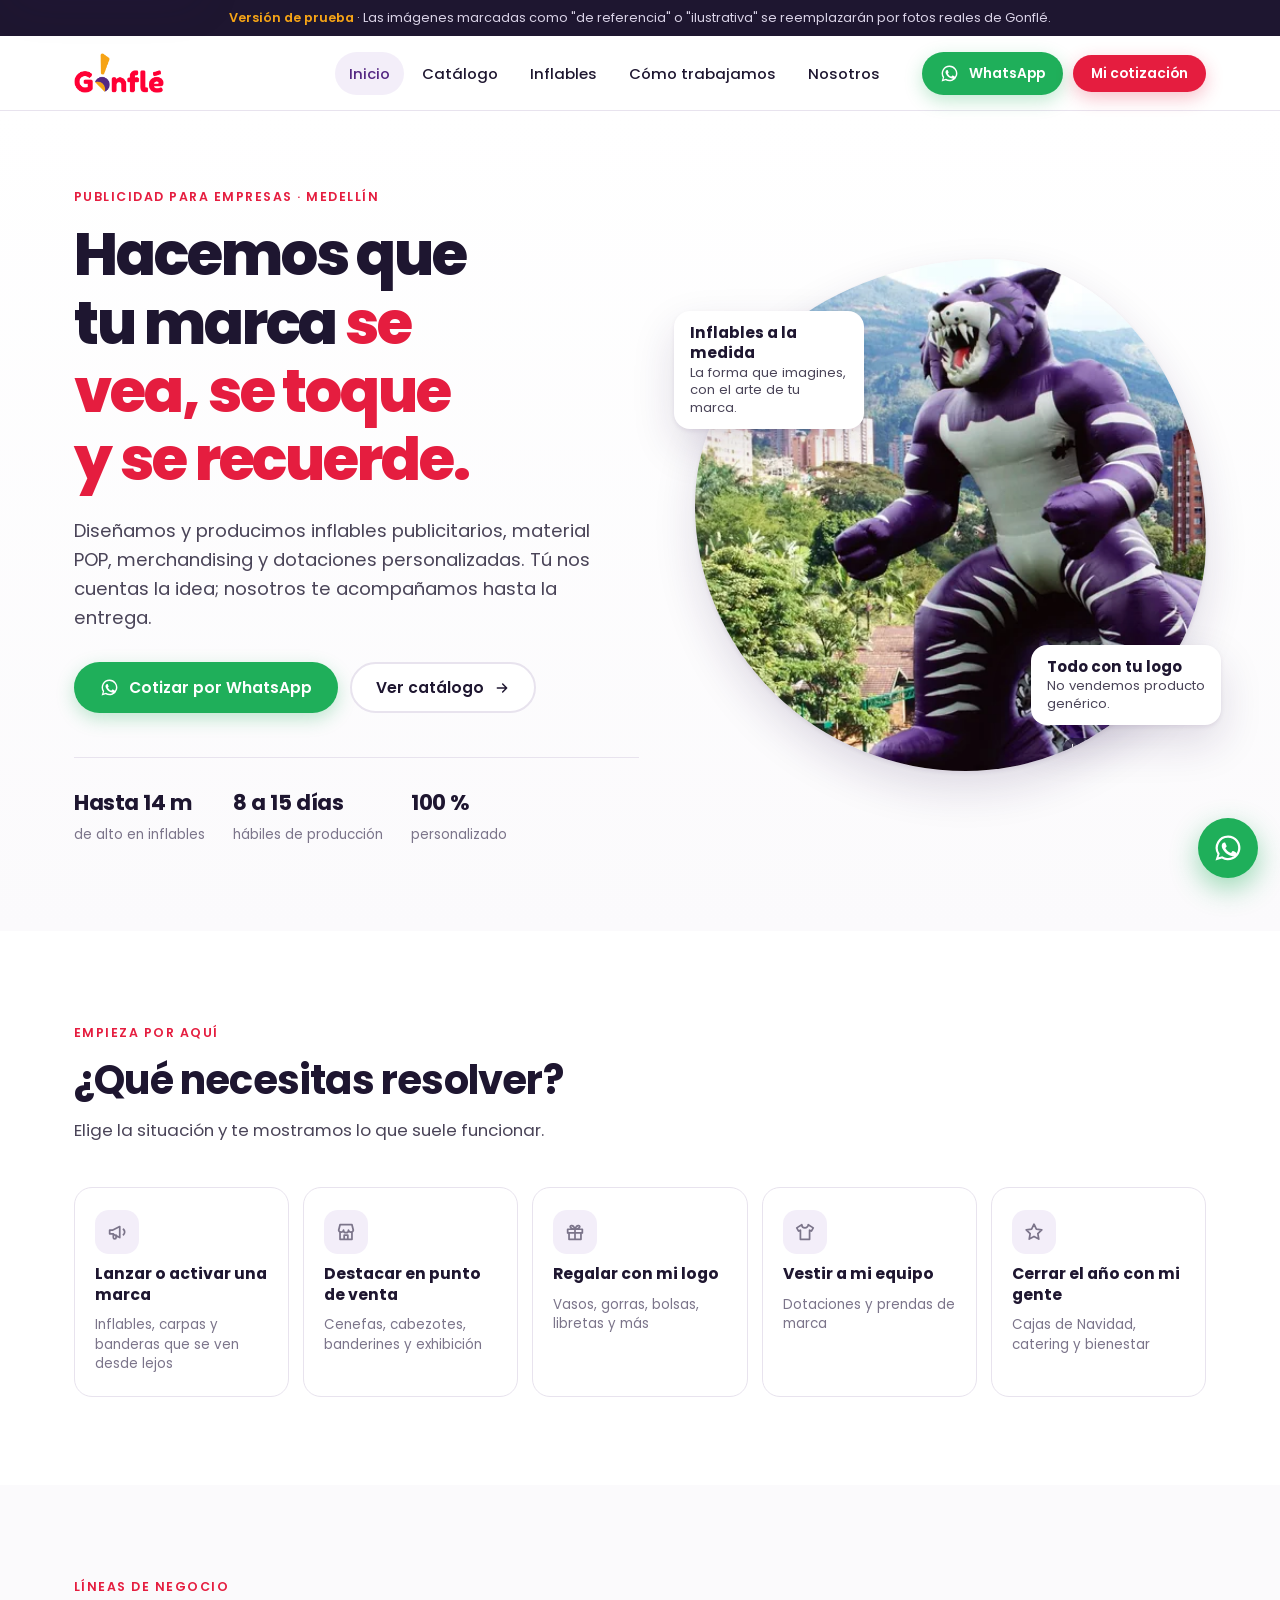
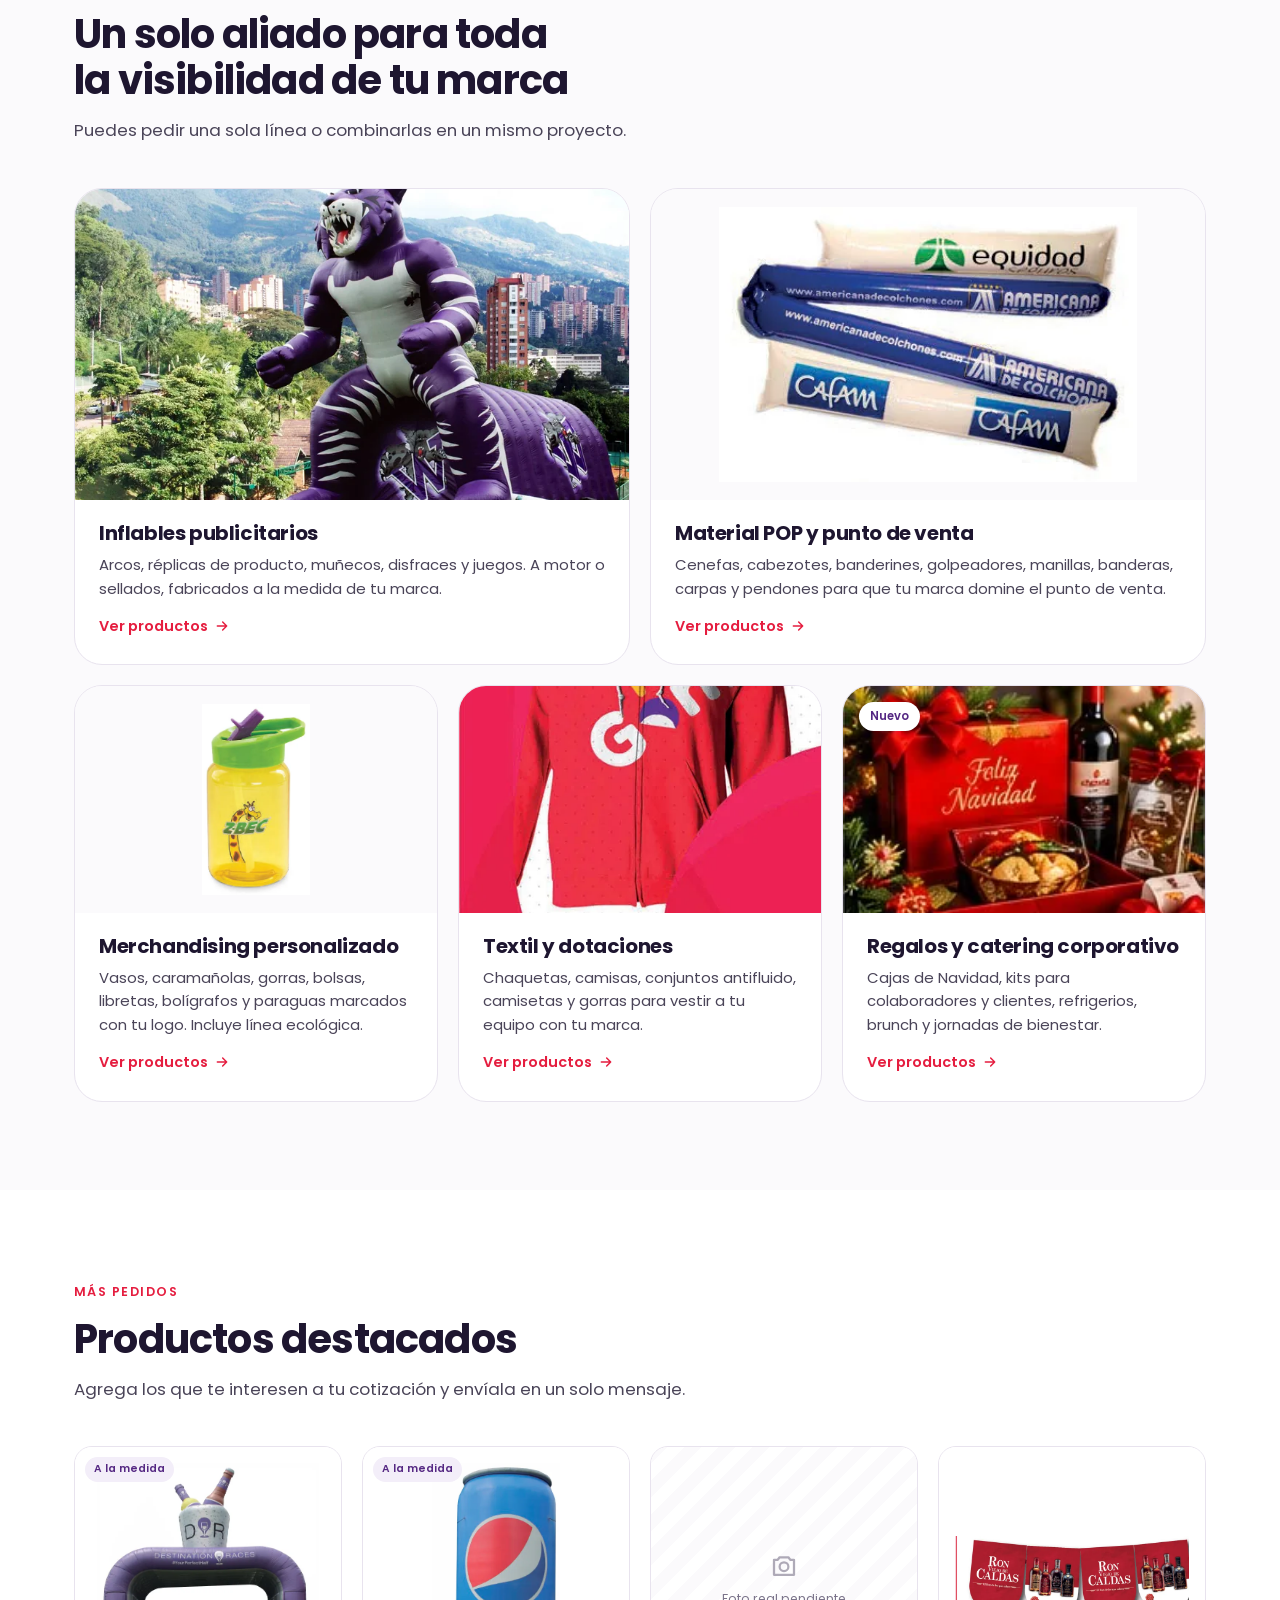
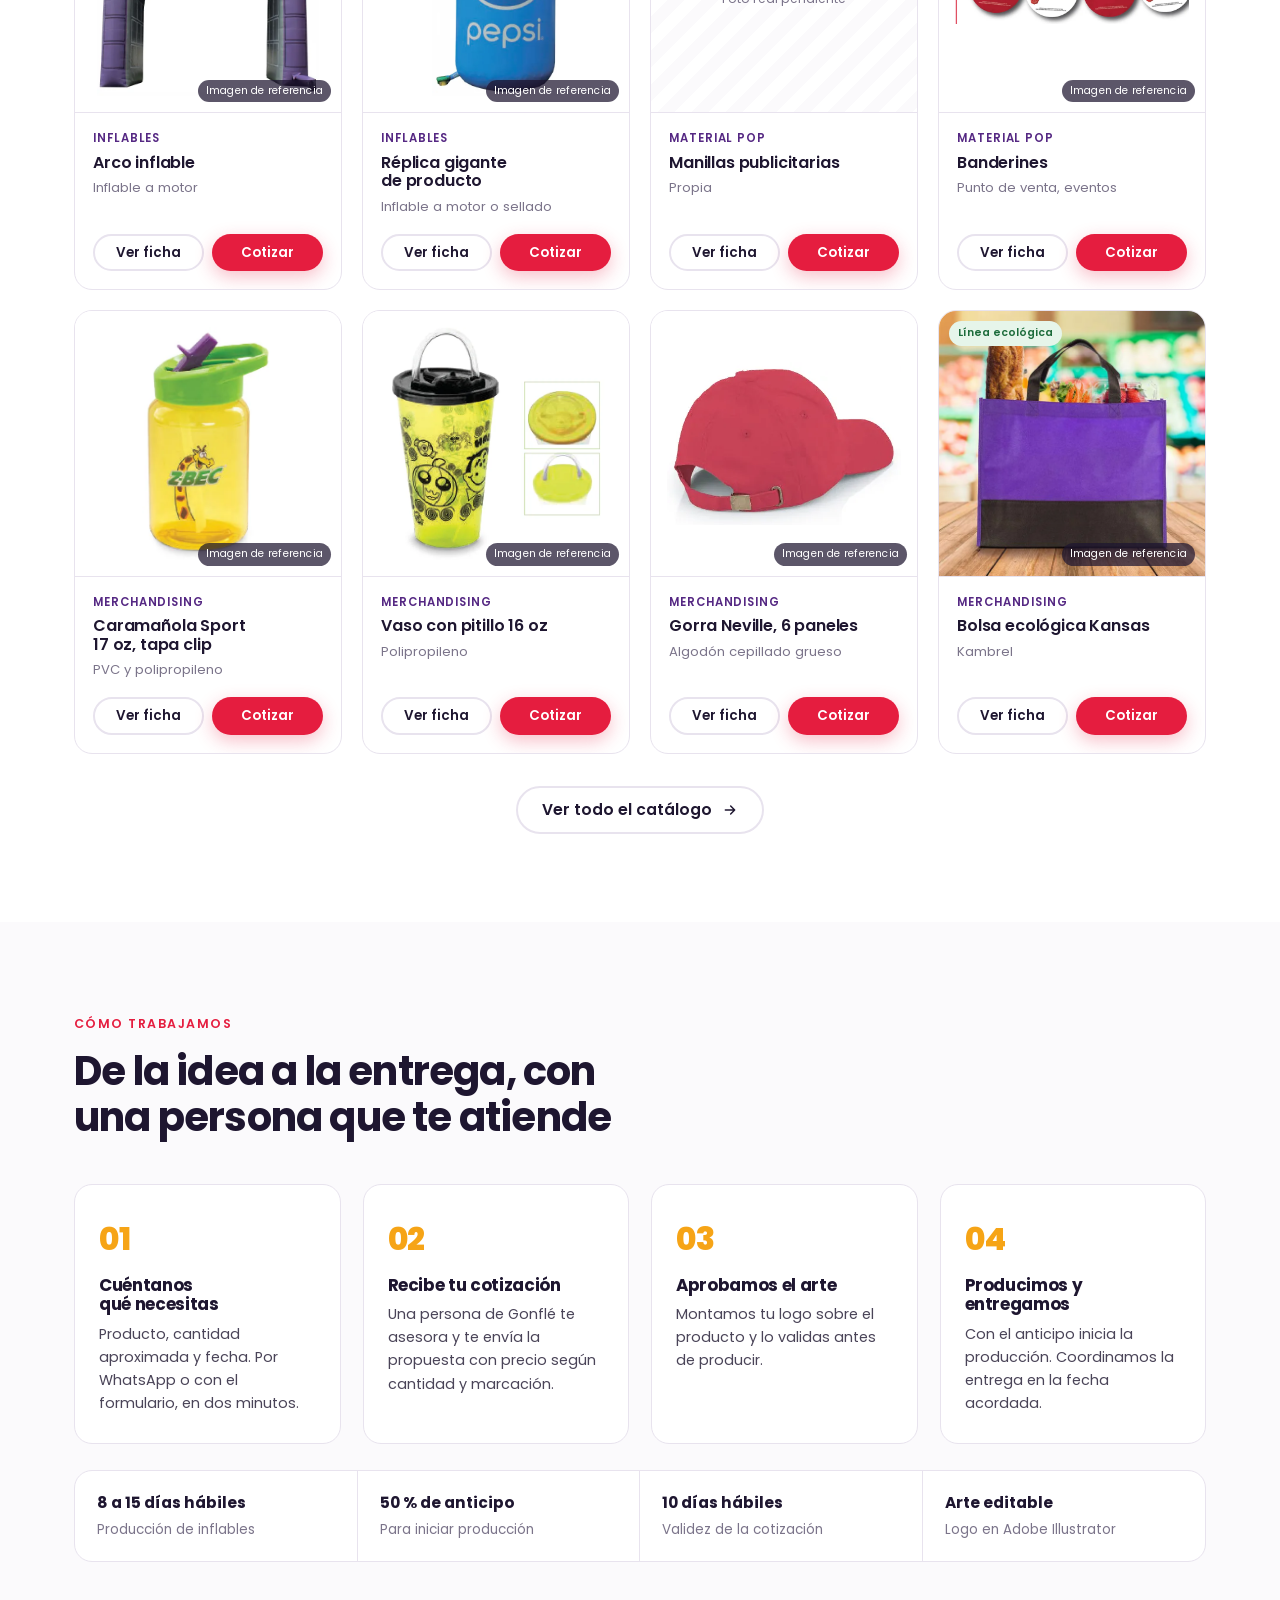
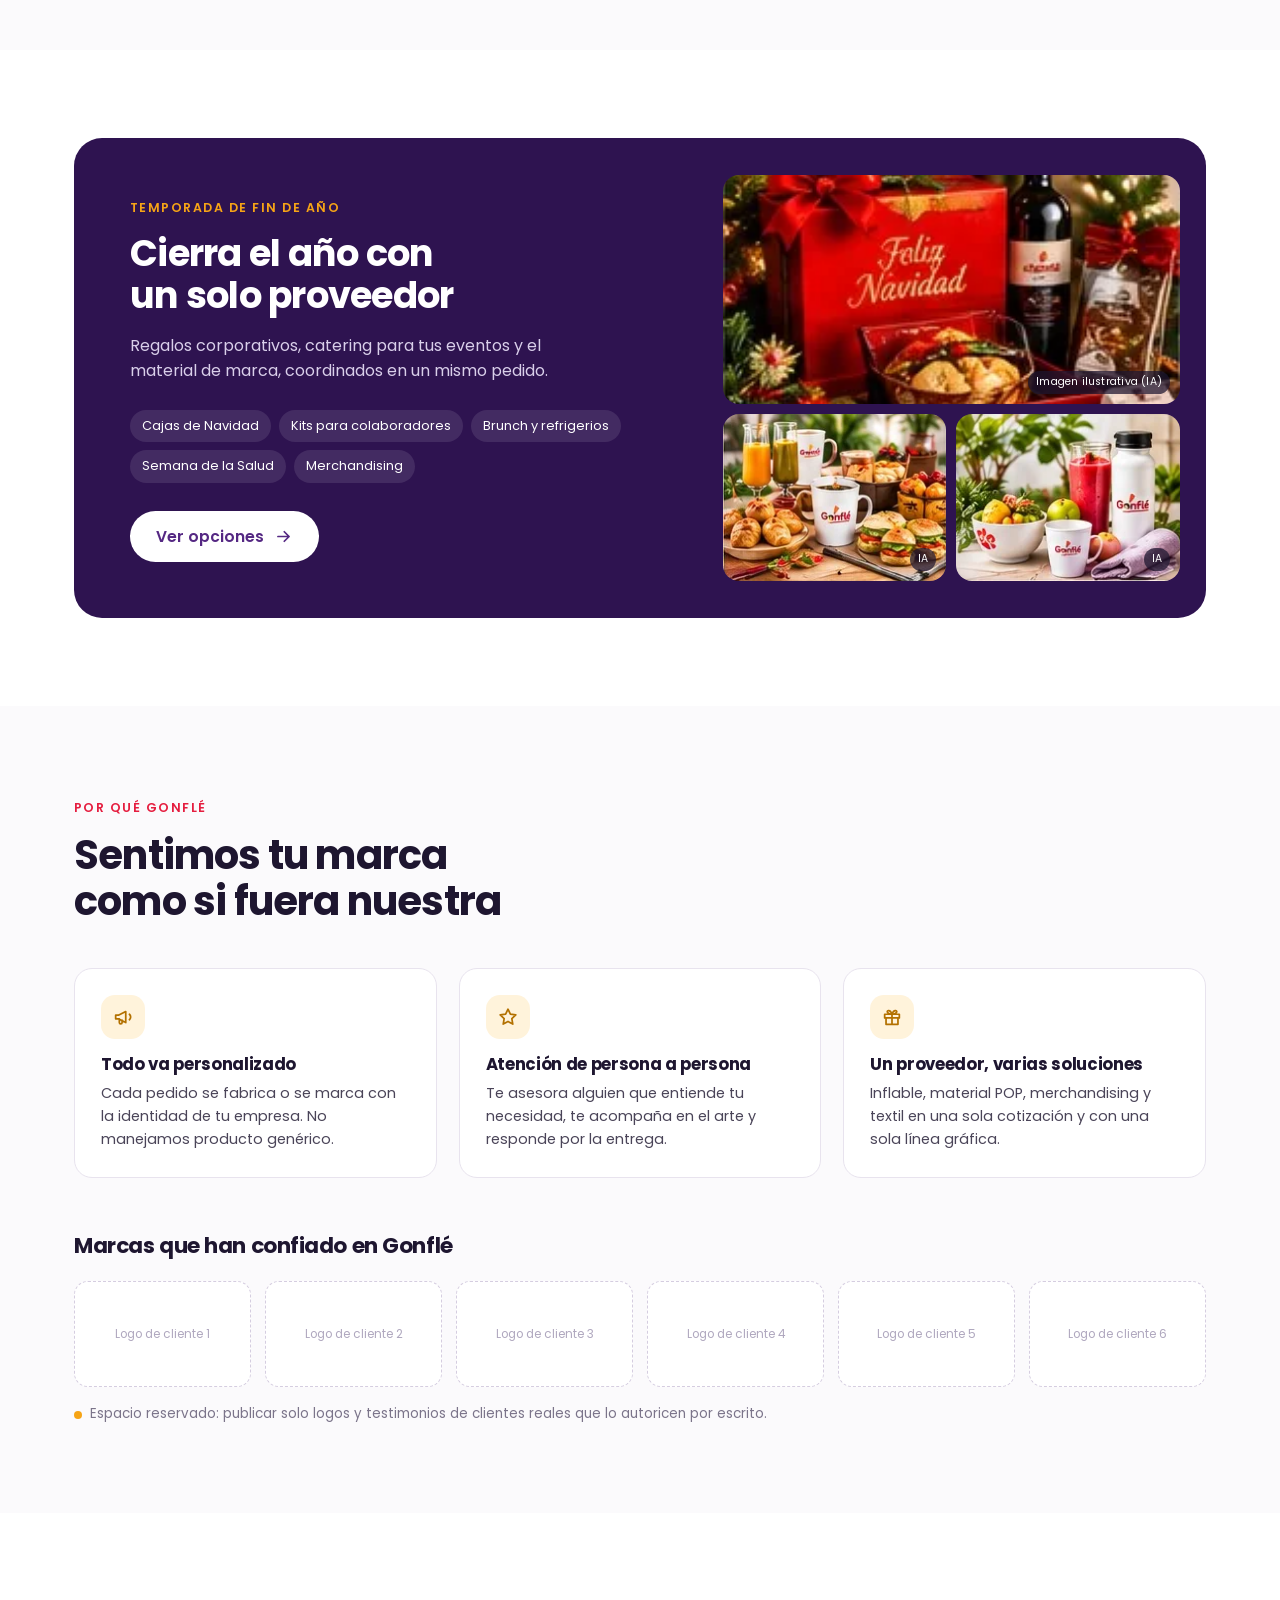
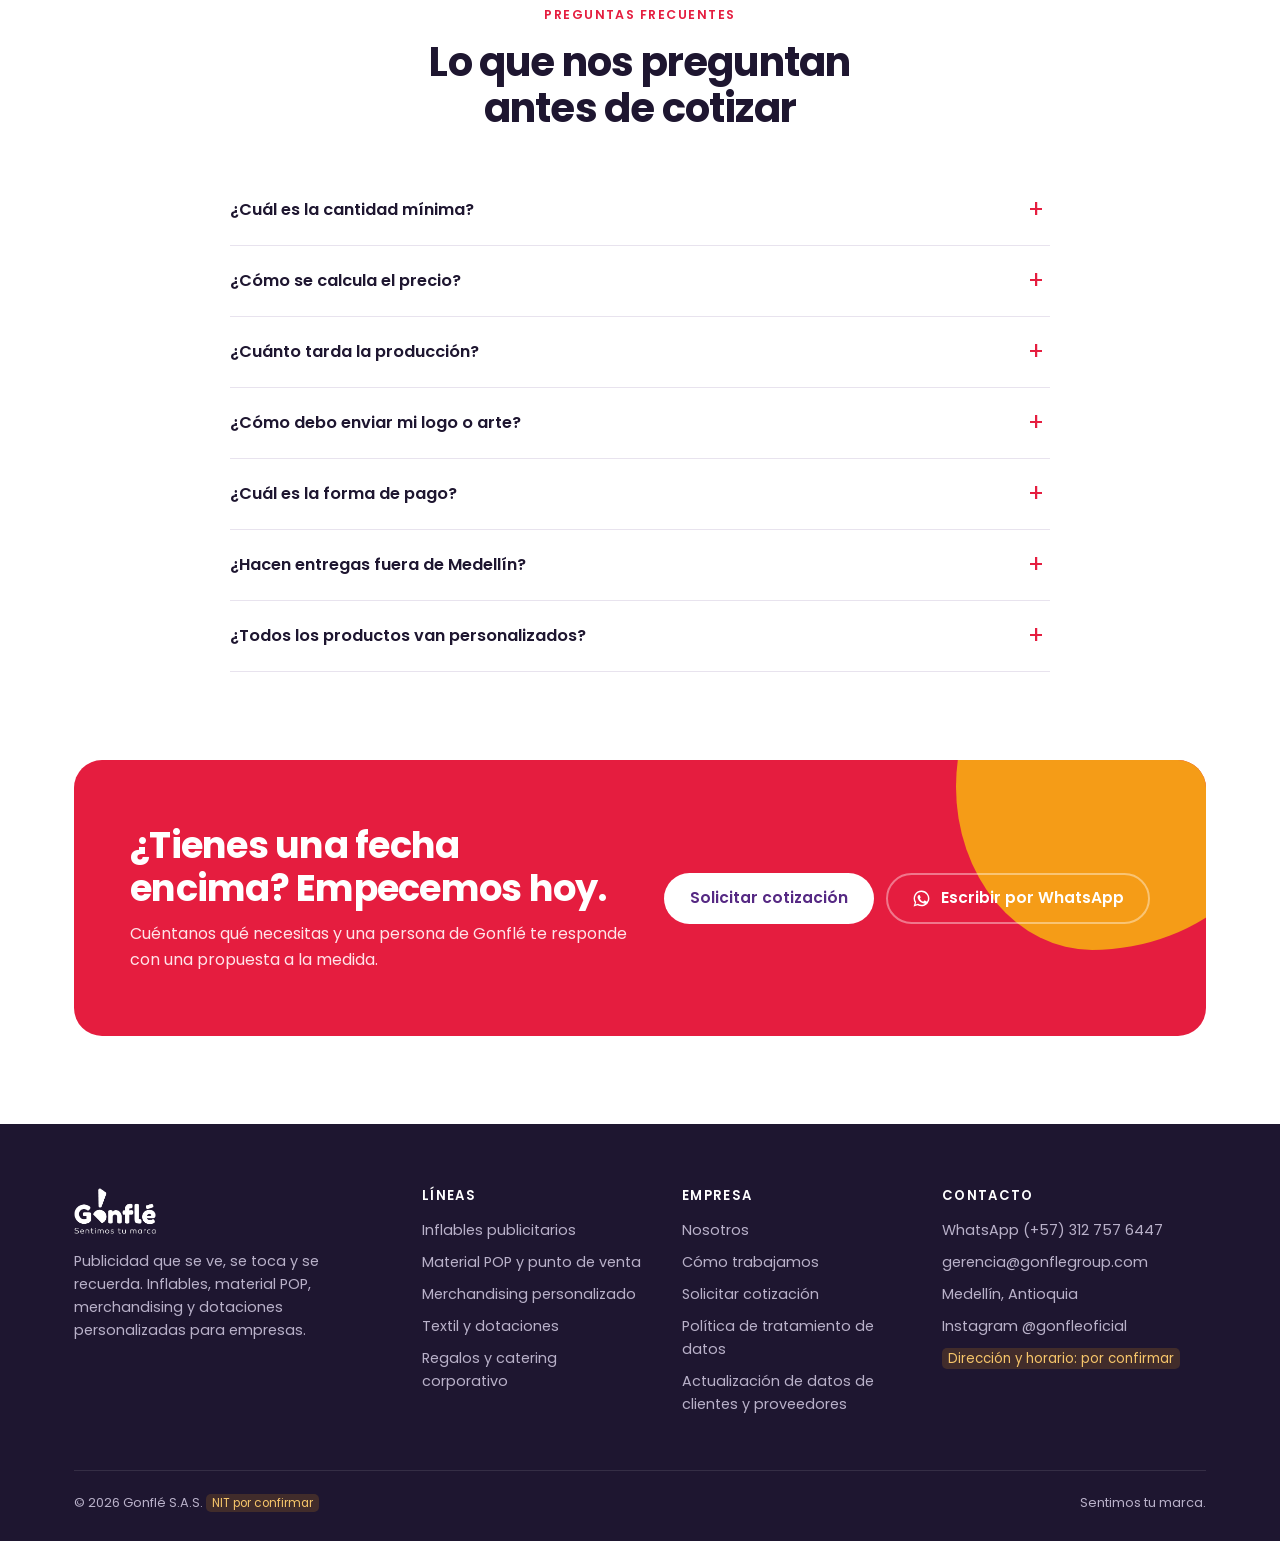
==== index.html @ 313b4466 "Versionar recursos para evitar caché antigua Co-Authored-By: Claude Opus 5.5 <noreply@anthropic.com>" ====
<!doctype html>
<html lang="es">
<head>
<meta charset="utf-8">
<meta name="viewport" content="width=device-width, initial-scale=1, viewport-fit=cover">
<title>Gonflé | Inflables publicitarios, material POP y merchandising en Medellín</title>
<meta name="description" content="Gonflé diseña y produce inflables publicitarios, material POP, merchandising y dotaciones personalizadas para empresas. Cotiza por WhatsApp desde Medellín.">
<meta name="robots" content="noindex">
<meta name="theme-color" content="#552883">
<meta property="og:type" content="website">
<meta property="og:locale" content="es_CO">
<meta property="og:site_name" content="Gonflé">
<meta property="og:title" content="Gonflé | Hacemos que tu marca se vea, se toque y se recuerde">
<meta property="og:description" content="Inflables publicitarios, material POP, merchandising y dotaciones personalizadas para empresas. Cotiza por WhatsApp.">
<meta property="og:image" content="https://davidmonacorrales1202-svg.github.io/gonfle/assets/img/hero-pantera.webp">
<meta name="twitter:card" content="summary_large_image">
<script type="application/ld+json">{"@context":"https://schema.org","@type":"Organization","name":"Gonflé","slogan":"Sentimos tu marca","telephone":"+573127576447","email":"gerencia@gonflegroup.com","address":{"@type":"PostalAddress","addressLocality":"Medellín","addressRegion":"Antioquia","addressCountry":"CO"},"sameAs":["https://www.instagram.com/gonfleoficial/"]}</script>
<link rel="icon" href="assets/img/logo-gonfle-sin-slogan.png">
<link rel="preconnect" href="https://fonts.googleapis.com">
<link rel="preconnect" href="https://fonts.gstatic.com" crossorigin>
<link href="https://fonts.googleapis.com/css2?family=Poppins:wght@400;500;600;700;800&display=swap" rel="stylesheet">
<link rel="preload" as="image" href="assets/img/hero-pantera.webp">
<link rel="stylesheet" href="styles.css?v=4">
</head>
<body>

<a class="saltar" href="#app">Saltar al contenido</a>
<div class="aviso"><b>Versión de prueba</b><span class="aviso-largo"> · Las imágenes marcadas como "de referencia" o "ilustrativa" se reemplazarán por fotos reales de Gonflé.</span><span class="aviso-corto"> · Imágenes de referencia</span></div>

<header class="header">
  <div class="wrap">
    <a class="logo" href="#/" aria-label="Gonflé, inicio"><img src="assets/img/logo-gonfle-sin-slogan.png" alt="Gonflé"></a>
    <nav class="nav" id="nav" aria-label="Principal">
      <a href="#/" data-nav="inicio">Inicio</a>
      <a href="#/catalogo" data-nav="catalogo">Catálogo</a>
      <a href="#/catalogo/inflables" data-nav="inflables">Inflables</a>
      <a href="#/como-trabajamos" data-nav="como">Cómo trabajamos</a>
      <a href="#/nosotros" data-nav="nosotros">Nosotros</a>
    </nav>
    <div class="header-acc">
      <a class="btn btn-wa btn-s" data-wa="general" href="#" target="_blank" rel="noopener"><svg><use href="#i-wa"/></svg>WhatsApp</a>
      <a class="btn btn-rojo btn-s cot-btn" href="#/cotizar">Mi cotización <span class="cot-n" id="cotN" data-n="0">0</span></a>
    </div>
    <button class="burger" id="burger" aria-label="Abrir menú" aria-expanded="false" aria-controls="nav"><span></span></button>
  </div>
</header>

<div class="velo" id="velo" aria-hidden="true"></div>
<main id="app" tabindex="-1"></main>

<footer class="footer">
  <div class="wrap">
    <div class="footer-grid">
      <div>
        <img src="assets/img/logo-gonfle-blanco.png" alt="Gonflé. Sentimos tu marca">
        <p>Publicidad que se ve, se toca y se recuerda. Inflables, material POP, merchandising y dotaciones personalizadas para empresas.</p>
      </div>
      <div>
        <h4>Líneas</h4>
        <ul id="footLineas"></ul>
      </div>
      <div>
        <h4>Empresa</h4>
        <ul>
          <li><a href="#/nosotros">Nosotros</a></li>
          <li><a href="#/como-trabajamos">Cómo trabajamos</a></li>
          <li><a href="#/cotizar">Solicitar cotización</a></li>
          <li><a href="#/legal">Política de tratamiento de datos</a></li>
          <li><a href="#/legal">Actualización de datos de clientes y proveedores</a></li>
        </ul>
      </div>
      <div>
        <h4>Contacto</h4>
        <ul>
          <li><a data-wa="general" href="#" target="_blank" rel="noopener">WhatsApp (+57) 312 757 6447</a></li>
          <li><a id="footMail" href="#"></a></li>
          <li>Medellín, Antioquia</li>
          <li><a href="https://www.instagram.com/gonfleoficial/" target="_blank" rel="noopener">Instagram @gonfleoficial</a></li>
          <li><span class="ph">Dirección y horario: por confirmar</span></li>
        </ul>
      </div>
    </div>
    <div class="footer-base">
      <span>© 2026 Gonflé S.A.S. <span class="ph">NIT por confirmar</span></span>
      <span>Sentimos tu marca.</span>
    </div>
  </div>
</footer>

<a class="wa-flot" data-wa="general" href="#" target="_blank" rel="noopener" aria-label="Escribir por WhatsApp"><svg><use href="#i-wa"/></svg></a>
<div class="barra-movil">
  <a class="btn btn-wa" data-wa="general" href="#" target="_blank" rel="noopener"><svg><use href="#i-wa"/></svg>WhatsApp</a>
  <a class="btn btn-rojo" href="#/cotizar">Mi cotización <span class="cot-n" id="cotN2" data-n="0">0</span></a>
</div>
<div class="toast" id="toast" role="status" aria-live="polite"></div>

<svg width="0" height="0" style="position:absolute" aria-hidden="true">
  <symbol id="i-wa" viewBox="0 0 24 24"><path fill="currentColor" d="M12.04 2a9.9 9.9 0 0 0-8.46 15.06L2 22l5.08-1.53A9.9 9.9 0 1 0 12.04 2Zm0 1.8a8.1 8.1 0 1 1-4.3 14.98l-.3-.19-3 .9.92-2.92-.2-.31A8.1 8.1 0 0 1 12.04 3.8Zm-3.3 3.9c-.2 0-.5.07-.76.36-.26.28-1 1-1 2.4s1.03 2.78 1.17 2.97c.14.19 2 3.18 4.93 4.33 2.43.96 2.93.77 3.46.72.53-.05 1.7-.7 1.94-1.37.24-.67.24-1.25.17-1.37-.07-.12-.26-.19-.55-.33-.29-.15-1.7-.84-1.96-.94-.27-.1-.46-.14-.65.15-.2.28-.75.93-.92 1.12-.17.2-.34.22-.63.08-.29-.15-1.22-.45-2.32-1.44a8.7 8.7 0 0 1-1.6-2c-.17-.3-.02-.45.13-.6.13-.13.29-.34.43-.5.15-.18.2-.3.29-.5.1-.19.05-.36-.02-.5-.07-.15-.64-1.58-.9-2.16-.22-.52-.46-.52-.65-.53h-.56Z"/></symbol>
  <symbol id="i-check" viewBox="0 0 24 24"><path fill="none" stroke="currentColor" stroke-width="2.4" stroke-linecap="round" stroke-linejoin="round" d="m5 12.5 4.5 4.5L19 7.5"/></symbol>
  <symbol id="i-flecha" viewBox="0 0 24 24"><path fill="none" stroke="currentColor" stroke-width="2.2" stroke-linecap="round" stroke-linejoin="round" d="M5 12h14m-6-6 6 6-6 6"/></symbol>
  <symbol id="i-lupa" viewBox="0 0 24 24"><circle cx="11" cy="11" r="7" fill="none" stroke="currentColor" stroke-width="2.2"/><path d="m20 20-3.6-3.6" stroke="currentColor" stroke-width="2.2" stroke-linecap="round"/></symbol>
  <symbol id="i-foto" viewBox="0 0 24 24"><path fill="none" stroke="currentColor" stroke-width="1.8" stroke-linecap="round" stroke-linejoin="round" d="M4 7h3l1.5-2h7L17 7h3v12H4zm8 9a3.5 3.5 0 1 0 0-7 3.5 3.5 0 0 0 0 7Z"/></symbol>
  <symbol id="i-megafono" viewBox="0 0 24 24"><path fill="none" stroke="currentColor" stroke-width="1.9" stroke-linecap="round" stroke-linejoin="round" d="M4 10v4h3l8 4V6l-8 4zm15-1a4 4 0 0 1 0 6M8 14v4a1.5 1.5 0 0 0 3 0v-2.5"/></symbol>
  <symbol id="i-tienda" viewBox="0 0 24 24"><path fill="none" stroke="currentColor" stroke-width="1.9" stroke-linecap="round" stroke-linejoin="round" d="M4 10 5.5 4h13L20 10M4 10a2.7 2.7 0 0 0 5.3 0 2.7 2.7 0 0 0 5.4 0A2.7 2.7 0 0 0 20 10M5.5 12.5V20h13v-7.5M10 20v-4.5h4V20"/></symbol>
  <symbol id="i-regalo" viewBox="0 0 24 24"><path fill="none" stroke="currentColor" stroke-width="1.9" stroke-linecap="round" stroke-linejoin="round" d="M4 9h16v4H4zm1.5 4V20h13v-7M12 9v11M12 9S10.5 4.5 8 5s-1 4 4 4Zm0 0s1.500-4.500 4-4 1 4-4 4Z"/></symbol>
  <symbol id="i-camisa" viewBox="0 0 24 24"><path fill="none" stroke="currentColor" stroke-width="1.9" stroke-linecap="round" stroke-linejoin="round" d="M8.500 4 3 7.500l2 3.500 2-1v10h10V10l2 1 2-3.500L15.500 4a3.500 3.500 0 0 1-7 0Z"/></symbol>
  <symbol id="i-estrella" viewBox="0 0 24 24"><path fill="none" stroke="currentColor" stroke-width="1.9" stroke-linecap="round" stroke-linejoin="round" d="m12 3.500 2.600 5.400 5.900.800-4.300 4.100 1 5.900L12 16.900l-5.200 2.800 1-5.900-4.300-4.100 5.900-.800z"/></symbol>
</svg>

<script src="data.js?v=4"></script>
<script src="app.js?v=4"></script>
</body>
</html>
---- styles.css ----
/* Gonflé — prototipo web. Colores y tipografía según Manual de marca (E51D3F / F6A416 / 552883, Poppins). */
:root{
  --rojo:#E51D3F; --rojo-osc:#C0142F;
  --amarillo:#F6A416; --amarillo-claro:#FFF3DB;
  --morado:#552883; --morado-osc:#2E1350; --morado-claro:#F3EEF9;
  --tinta:#1E1630; --texto:#4A4458; --suave:#7B748A;
  --linea:#E8E3EE; --fondo:#FBFAFC; --blanco:#fff;
  --wa:#1FAF5A; --wa-osc:#168A46;
  --r-s:10px; --r-m:18px; --r-l:28px;
  --sombra:0 1px 2px rgba(46,19,80,.06),0 8px 24px rgba(46,19,80,.07);
  --sombra-alta:0 2px 4px rgba(46,19,80,.08),0 18px 44px rgba(46,19,80,.14);
  --ancho:1180px;
}
*{box-sizing:border-box}
html{scroll-behavior:smooth;-webkit-text-size-adjust:100%}
body{margin:0;font-family:"Poppins",system-ui,-apple-system,"Segoe UI",Roboto,sans-serif;color:var(--texto);background:var(--blanco);font-size:16px;line-height:1.6;-webkit-font-smoothing:antialiased}
img{max-width:100%;display:block}
a{color:inherit;text-decoration:none}
button{font:inherit;cursor:pointer}
h1,h2,h3,h4{color:var(--tinta);line-height:1.15;margin:0;font-weight:700;letter-spacing:-.02em;text-wrap:balance}
p{margin:0}
.wrap{max-width:var(--ancho);margin:0 auto;padding:0 24px}
.sec{padding:88px 0}
.sec-gris{background:var(--fondo)}
.eyebrow{display:inline-block;font-size:.78rem;font-weight:600;letter-spacing:.12em;text-transform:uppercase;color:var(--rojo);margin-bottom:14px}
.sec-head{max-width:680px;margin-bottom:44px}
.sec-head h2{font-size:clamp(1.7rem,3.2vw,2.5rem)}
.sec-head p{margin-top:14px;font-size:1.05rem}
.sec-head.centro{margin-left:auto;margin-right:auto;text-align:center}
:focus-visible{outline:3px solid var(--amarillo);outline-offset:3px;border-radius:6px}

/* Botones */
.btn{display:inline-flex;align-items:center;justify-content:center;gap:10px;padding:14px 24px;border-radius:999px;border:2px solid transparent;font-weight:600;font-size:.97rem;line-height:1;transition:transform .15s,background .15s,box-shadow .15s,border-color .15s;white-space:nowrap}
.btn:hover{transform:translateY(-1px)}
.btn:active{transform:translateY(0)}
.btn svg{width:19px;height:19px;flex:none}
.btn-rojo{background:var(--rojo);color:#fff;box-shadow:0 6px 18px rgba(229,29,63,.28)}
.btn-rojo:hover{background:var(--rojo-osc)}
.btn-wa{background:var(--wa);color:#fff;box-shadow:0 6px 18px rgba(31,175,90,.28)}
.btn-wa:hover{background:var(--wa-osc)}
.btn-linea{border-color:var(--linea);color:var(--tinta);background:#fff}
.btn-linea:hover{border-color:var(--morado);color:var(--morado)}
.btn-claro{background:#fff;color:var(--morado)}
.btn-fantasma{border-color:rgba(255,255,255,.4);color:#fff}
.btn-fantasma:hover{background:rgba(255,255,255,.1)}
.btn-s{padding:10px 16px;font-size:.86rem}
.btn-bloque{width:100%}

/* Aviso de prototipo */
.aviso{background:var(--tinta);color:#D9D2E6;font-size:.8rem;text-align:center;padding:8px 16px}
.aviso b{color:var(--amarillo);font-weight:600}
.aviso a{text-decoration:underline}

/* Header */
.header{position:sticky;top:0;z-index:50;background:rgba(255,255,255,.94);backdrop-filter:saturate(1.4) blur(10px);border-bottom:1px solid var(--linea)}
.header .wrap{display:flex;align-items:center;gap:28px;height:74px}
.logo img{height:40px;width:auto}
.nav{display:flex;gap:4px;margin-left:auto}
.nav a{padding:10px 14px;border-radius:999px;font-weight:500;font-size:.93rem;color:var(--tinta)}
.nav a:hover,.nav a.activo{background:var(--morado-claro);color:var(--morado)}
.header-acc{display:flex;align-items:center;gap:10px}
.cot-btn{position:relative}
.cot-n{display:inline-grid;place-items:center;min-width:22px;height:22px;padding:0 6px;border-radius:999px;background:#fff;color:var(--rojo);font-size:.76rem;font-weight:700}
.cot-n[data-n="0"]{display:none}
.burger{display:none;width:44px;height:44px;border:1px solid var(--linea);border-radius:12px;background:#fff;align-items:center;justify-content:center}
.burger span,.burger span::before,.burger span::after{display:block;width:18px;height:2px;background:var(--tinta);border-radius:2px;position:relative;content:""}
.burger span::before{position:absolute;top:-6px}.burger span::after{position:absolute;top:6px}

/* Hero */
.hero{position:relative;overflow:hidden;background:linear-gradient(180deg,#fff 0%,var(--fondo) 100%)}
.hero .wrap{display:grid;grid-template-columns:1.05fr .95fr;gap:56px;align-items:center;padding-top:72px;padding-bottom:84px}
.hero h1{font-size:clamp(2.2rem,4.8vw,3.7rem);font-weight:800;letter-spacing:-.035em}
.hero h1 em{font-style:normal;color:var(--rojo)}
.hero .lead{font-size:1.14rem;margin:22px 0 30px;max-width:540px}
.hero-ctas{display:flex;flex-wrap:wrap;gap:12px}
.hero-datos{display:grid;grid-template-columns:repeat(3,auto);gap:28px;margin-top:44px;padding-top:28px;border-top:1px solid var(--linea);justify-content:start}
.hero-datos b{display:block;color:var(--tinta);font-size:1.35rem;font-weight:700;letter-spacing:-.02em}
.hero-datos span{font-size:.84rem;color:var(--suave)}
.hero-arte{position:relative;aspect-ratio:1/1;max-width:540px;justify-self:end;width:100%}
.hero-blob{position:absolute;inset:0;border-radius:58% 42% 47% 53%/48% 55% 45% 52%;overflow:hidden;box-shadow:var(--sombra-alta)}
.hero-blob img{width:100%;height:100%;object-fit:cover;object-position:42% 50%}
.hero-arte::before{content:"";position:absolute;width:44%;aspect-ratio:1;right:-9%;top:-6%;background:var(--amarillo);border-radius:46% 54% 60% 40%/52% 44% 56% 48%;z-index:-1}
.hero-arte::after{content:"";position:absolute;width:30%;aspect-ratio:1;left:-8%;bottom:2%;background:var(--morado);border-radius:54% 46% 40% 60%/46% 58% 42% 54%;z-index:-1}
.hero-tag{position:absolute;left:-4%;top:10%;background:#fff;border-radius:16px;padding:12px 16px;box-shadow:var(--sombra-alta);font-size:.82rem;line-height:1.35;max-width:190px}
.hero-tag b{display:block;color:var(--tinta);font-size:.95rem}
.hero-tag2{left:auto;right:-3%;top:auto;bottom:9%}
.ref{position:absolute;right:10px;bottom:10px;background:rgba(30,22,48,.72);color:#fff;font-size:.66rem;padding:3px 8px;border-radius:999px;letter-spacing:.02em;pointer-events:none}

/* Entradas por necesidad */
.necesidades{display:grid;grid-template-columns:repeat(5,1fr);gap:14px}
.nec{display:flex;flex-direction:column;gap:10px;padding:22px 20px;border:1px solid var(--linea);border-radius:var(--r-m);background:#fff;text-align:left;transition:border-color .15s,box-shadow .15s,transform .15s}
.nec:hover{border-color:var(--morado);box-shadow:var(--sombra);transform:translateY(-2px)}
.nec-ico{width:44px;height:44px;border-radius:14px;display:grid;place-items:center;background:var(--morado-claro);color:var(--morado)}
.nec-ico svg{width:22px;height:22px}
.nec b{color:var(--tinta);font-size:.98rem;line-height:1.3}
.nec span{font-size:.84rem;color:var(--suave);line-height:1.45}

/* Líneas */
.lineas{display:grid;grid-template-columns:repeat(6,1fr);gap:20px}
.linea{grid-column:span 2;position:relative;display:flex;flex-direction:column;border-radius:var(--r-l);overflow:hidden;background:#fff;border:1px solid var(--linea);transition:box-shadow .2s,transform .2s}
.linea:hover{box-shadow:var(--sombra-alta);transform:translateY(-3px)}
.linea.grande{grid-column:span 3}
.linea-img{position:relative;aspect-ratio:16/10;background:var(--fondo);display:grid;place-items:center;overflow:hidden}
.linea.grande .linea-img{aspect-ratio:16/9}
.linea-img img{width:100%;height:100%;object-fit:contain;padding:18px;transition:transform .4s}
.linea-img img.cubre{object-fit:cover;padding:0}
.linea:hover .linea-img img{transform:scale(1.04)}
.linea-txt{padding:22px 24px 26px}
.linea-txt h3{font-size:1.25rem}
.linea-txt p{font-size:.93rem;margin-top:8px}
.linea-txt .mas{display:inline-flex;gap:6px;align-items:center;margin-top:14px;color:var(--rojo);font-weight:600;font-size:.9rem}
.chip-l{position:absolute;left:16px;top:16px;background:#fff;color:var(--morado);font-size:.72rem;font-weight:600;padding:5px 11px;border-radius:999px;box-shadow:var(--sombra)}

/* Tarjetas de producto */
.grid-prod{display:grid;grid-template-columns:repeat(4,1fr);gap:20px}
.prod{display:flex;flex-direction:column;border:1px solid var(--linea);border-radius:var(--r-m);background:#fff;overflow:hidden;transition:box-shadow .2s,transform .2s,border-color .2s}
.prod:hover{box-shadow:var(--sombra-alta);transform:translateY(-3px);border-color:transparent}
.prod-img{position:relative;aspect-ratio:1/1;background:#fff;display:grid;place-items:center;border-bottom:1px solid var(--linea);overflow:hidden}
.prod-img img{width:100%;height:100%;object-fit:contain;padding:16px}
.prod-img img.cubre{object-fit:cover;padding:0}
.prod-pend{display:flex;flex-direction:column;align-items:center;justify-content:center;gap:8px;width:100%;height:100%;background:repeating-linear-gradient(135deg,var(--fondo) 0 12px,#fff 12px 24px);color:var(--suave);font-size:.78rem;text-align:center;padding:16px}
.prod-pend svg{width:30px;height:30px;opacity:.6}
.prod-cuerpo{padding:16px 18px 18px;display:flex;flex-direction:column;gap:6px;flex:1}
.prod-linea{font-size:.72rem;font-weight:600;letter-spacing:.08em;text-transform:uppercase;color:var(--morado)}
.prod h3{font-size:1rem;font-weight:600;letter-spacing:-.01em}
.prod-meta{font-size:.82rem;color:var(--suave);line-height:1.45}
.prod-acc{display:flex;gap:8px;margin-top:auto;padding-top:12px}
.prod-acc .btn{flex:1;padding:10px 12px;font-size:.84rem}
.badge{position:absolute;left:10px;top:10px;font-size:.66rem;font-weight:600;padding:4px 9px;border-radius:999px;background:var(--amarillo-claro);color:#8A5A00}
.badge.eco{background:#E6F5EA;color:#1B6B3A}
.badge.pro{background:var(--morado-claro);color:var(--morado)}

/* Cómo trabajamos */
.pasos{display:grid;grid-template-columns:repeat(4,1fr);gap:22px;counter-reset:p}
.paso{position:relative;padding:28px 24px;border-radius:var(--r-m);background:#fff;border:1px solid var(--linea)}
.paso::before{counter-increment:p;content:"0" counter(p);display:block;font-size:2rem;font-weight:800;color:var(--amarillo);letter-spacing:-.04em;margin-bottom:12px}
.paso h3{font-size:1.06rem}
.paso p{font-size:.9rem;margin-top:8px}
.condiciones{margin-top:26px;display:grid;grid-template-columns:repeat(4,1fr);gap:0;border:1px solid var(--linea);border-radius:var(--r-m);background:#fff;overflow:hidden}
.cond{padding:20px 22px;border-right:1px solid var(--linea)}
.cond:last-child{border-right:0}
.cond b{display:block;color:var(--tinta);font-size:.96rem}
.cond span{font-size:.84rem;color:var(--suave)}

/* Banda temporada */
.temporada{background:var(--morado-osc);color:#D9CFEA;border-radius:var(--r-l);overflow:hidden;display:grid;grid-template-columns:1.1fr .9fr;position:relative}
.temporada-txt{padding:56px}
.temporada h2{color:#fff;font-size:clamp(1.6rem,3vw,2.3rem)}
.temporada .eyebrow{color:var(--amarillo)}
.temporada p{margin:16px 0 26px;max-width:460px}
.temporada-lista{display:flex;flex-wrap:wrap;gap:8px;margin-bottom:28px}
.temporada-lista span{font-size:.8rem;padding:6px 12px;border-radius:999px;background:rgba(255,255,255,.1);color:#fff}
.temporada-img{display:grid;grid-template-columns:1fr 1fr;gap:10px;padding:26px;align-content:center;position:relative}
.temporada-img figure{margin:0;position:relative;border-radius:16px;overflow:hidden;aspect-ratio:4/3}
.temporada-img figure:first-child{grid-column:span 2;aspect-ratio:16/8}
.temporada-img img{width:100%;height:100%;object-fit:cover}

/* Confianza */
.logos{display:grid;grid-template-columns:repeat(6,1fr);gap:14px}
.logo-ph{aspect-ratio:5/3;border:1.5px dashed #D5CDE0;border-radius:14px;display:grid;place-items:center;color:#B0A8BF;font-size:.74rem;text-align:center;padding:8px;background:#fff}
.nota-ph{margin-top:16px;font-size:.84rem;color:var(--suave);display:flex;gap:8px;align-items:flex-start}
.nota-ph::before{content:"";flex:none;width:8px;height:8px;border-radius:50%;background:var(--amarillo);margin-top:8px}
.razones{display:grid;grid-template-columns:repeat(3,1fr);gap:22px;margin-top:8px}
.razon{padding:26px;border-radius:var(--r-m);background:#fff;border:1px solid var(--linea)}
.razon h3{font-size:1.04rem;margin-bottom:8px}
.razon p{font-size:.9rem}
.razon .nec-ico{margin-bottom:16px;background:var(--amarillo-claro);color:#B37100}

/* FAQ */
.faq{max-width:820px;margin:0 auto}
.faq details{border-bottom:1px solid var(--linea)}
.faq summary{list-style:none;cursor:pointer;padding:22px 44px 22px 0;font-weight:600;color:var(--tinta);position:relative;font-size:1.02rem}
.faq summary::-webkit-details-marker{display:none}
.faq summary::after{content:"+";position:absolute;right:6px;top:50%;transform:translateY(-50%);font-size:1.5rem;font-weight:400;color:var(--rojo);transition:transform .2s}
.faq details[open] summary::after{transform:translateY(-50%) rotate(45deg)}
.faq details p{padding:0 44px 22px 0;font-size:.95rem}

/* CTA final */
.cta-final{background:var(--rojo);color:#FFE4E9;border-radius:var(--r-l);padding:64px 56px;display:grid;grid-template-columns:1.2fr auto;gap:32px;align-items:center;position:relative;overflow:hidden}
.cta-final::before{content:"";position:absolute;width:340px;aspect-ratio:1;right:-90px;top:-150px;background:var(--amarillo);border-radius:46% 54% 60% 40%/52% 44% 56% 48%;opacity:.95}
.cta-final h2{color:#fff;font-size:clamp(1.6rem,3vw,2.3rem);position:relative}
.cta-final p{margin-top:12px;position:relative;max-width:520px}
.cta-final .hero-ctas{position:relative}

/* Footer */
.footer{background:var(--tinta);color:#B9B1C9;padding:64px 0 28px;font-size:.9rem;margin-top:88px}
.footer-grid{display:grid;grid-template-columns:1.4fr 1fr 1fr 1.2fr;gap:40px}
.footer img{height:46px;margin-bottom:16px}
.footer h4{color:#fff;font-size:.82rem;letter-spacing:.1em;text-transform:uppercase;margin-bottom:16px;font-weight:600}
.footer li{list-style:none;margin-bottom:9px}
.footer ul{margin:0;padding:0}
.footer a:hover{color:#fff}
.footer-base{margin-top:44px;padding-top:22px;border-top:1px solid rgba(255,255,255,.1);display:flex;justify-content:space-between;gap:16px;flex-wrap:wrap;font-size:.8rem}
.ph{background:rgba(246,164,22,.16);color:#F6C56A;border-radius:5px;padding:1px 6px;font-size:.92em}
.ph-claro{background:var(--amarillo-claro);color:#8A5A00;border-radius:5px;padding:1px 6px;font-size:.92em}

/* Flotantes */
.wa-flot{position:fixed;right:22px;bottom:22px;z-index:60;width:60px;height:60px;border-radius:50%;background:var(--wa);color:#fff;display:grid;place-items:center;box-shadow:0 10px 28px rgba(31,175,90,.45);transition:transform .15s}
.wa-flot:hover{transform:scale(1.06)}
.wa-flot svg{width:30px;height:30px}
.barra-movil{display:none}
.toast{position:fixed;left:50%;bottom:96px;transform:translate(-50%,20px);background:var(--tinta);color:#fff;padding:12px 20px;border-radius:999px;font-size:.88rem;opacity:0;pointer-events:none;transition:.25s;z-index:70;box-shadow:var(--sombra-alta);white-space:nowrap}
.toast.ver{opacity:1;transform:translate(-50%,0)}

/* Catálogo */
.pag-head{background:var(--fondo);border-bottom:1px solid var(--linea);padding:48px 0 36px}
.pag-head h1{font-size:clamp(1.8rem,3.6vw,2.6rem)}
.pag-head p{margin-top:10px;max-width:640px}
.migas{font-size:.82rem;color:var(--suave);margin-bottom:14px}
.migas a:hover{color:var(--rojo)}
.filtros{display:flex;gap:10px;flex-wrap:wrap;align-items:center;padding:22px 0;position:sticky;top:74px;background:rgba(255,255,255,.96);backdrop-filter:blur(8px);z-index:20;border-bottom:1px solid var(--linea);margin-bottom:28px}
.filtro{padding:9px 16px;border-radius:999px;border:1px solid var(--linea);background:#fff;font-size:.87rem;font-weight:500;color:var(--tinta);transition:.15s}
.filtro:hover{border-color:var(--morado)}
.filtro.activo{background:var(--morado);border-color:var(--morado);color:#fff}
.buscar{margin-left:auto;position:relative}
.buscar input{padding:10px 16px 10px 40px;border-radius:999px;border:1px solid var(--linea);font:inherit;font-size:.9rem;width:240px;background:#fff}
.buscar svg{position:absolute;left:14px;top:50%;transform:translateY(-50%);width:16px;height:16px;color:var(--suave)}
.vacio{grid-column:1/-1;text-align:center;padding:60px 20px;color:var(--suave)}
.linea-intro{grid-column:1/-1;display:flex;gap:18px;align-items:center;justify-content:space-between;flex-wrap:wrap;padding:20px 24px;border-radius:var(--r-m);background:var(--morado-claro);color:var(--morado-osc);font-size:.92rem}
.linea-intro b{color:var(--morado-osc)}

/* Ficha de producto */
.ficha{display:grid;grid-template-columns:1fr 1fr;gap:56px;padding:44px 0 20px;align-items:start}
.ficha-img{position:sticky;top:100px;border:1px solid var(--linea);border-radius:var(--r-l);aspect-ratio:1/1;display:grid;place-items:center;background:#fff;overflow:hidden}
.ficha-img img{width:100%;height:100%;object-fit:contain;padding:28px}
.ficha-img img.cubre{object-fit:cover;padding:0}
.ficha h1{font-size:clamp(1.6rem,3vw,2.2rem);margin:8px 0 12px}
.ficha .desc{font-size:1.02rem}
.specs{margin:26px 0;border:1px solid var(--linea);border-radius:var(--r-m);overflow:hidden}
.specs div{display:grid;grid-template-columns:170px 1fr;gap:16px;padding:13px 18px;border-bottom:1px solid var(--linea);font-size:.92rem}
.specs div:last-child{border-bottom:0}
.specs dt{color:var(--suave)}
.specs dd{margin:0;color:var(--tinta);font-weight:500}
.cant{display:flex;gap:12px;align-items:end;flex-wrap:wrap;margin-bottom:14px}
.campo{display:flex;flex-direction:column;gap:6px;font-size:.84rem;font-weight:500;color:var(--tinta)}
.campo input,.campo select,.campo textarea{font:inherit;font-size:.95rem;padding:12px 14px;border:1px solid #D9D2E3;border-radius:var(--r-s);background:#fff;color:var(--tinta);width:100%}
.campo input:focus,.campo select:focus,.campo textarea:focus{outline:none;border-color:var(--morado);box-shadow:0 0 0 3px rgba(85,40,131,.14)}
.campo small{font-weight:400;color:var(--suave)}
.ficha-acc{display:flex;gap:10px;flex-wrap:wrap}
.garantias{margin-top:24px;display:grid;gap:10px;font-size:.88rem}
.garantias li{list-style:none;display:flex;gap:10px;align-items:flex-start}
.garantias ul{margin:0;padding:0;display:grid;gap:10px}
.garantias svg{width:18px;height:18px;color:var(--wa);flex:none;margin-top:3px}
.aviso-ref{margin-top:18px;padding:12px 16px;border-radius:var(--r-s);background:var(--amarillo-claro);color:#7A4F00;font-size:.84rem}

/* Cotización */
.cot{display:grid;grid-template-columns:1.1fr .9fr;gap:40px;padding:44px 0;align-items:start}
.cot-lista{border:1px solid var(--linea);border-radius:var(--r-m);overflow:hidden;background:#fff}
.cot-item{display:grid;grid-template-columns:64px 1fr auto auto;gap:14px;align-items:center;padding:14px 16px;border-bottom:1px solid var(--linea)}
.cot-item:last-child{border-bottom:0}
.cot-item img,.cot-item .mini-ph{width:64px;height:64px;object-fit:contain;border:1px solid var(--linea);border-radius:10px;background:#fff}
.cot-item .mini-ph{background:var(--fondo)}
.cot-item b{color:var(--tinta);font-size:.94rem;font-weight:600;display:block;line-height:1.3}
.cot-item small{color:var(--suave)}
.cot-item input{width:96px;padding:9px 10px;border:1px solid #D9D2E3;border-radius:8px;font:inherit;font-size:.9rem}
.quitar{border:0;background:none;color:var(--suave);font-size:1.3rem;line-height:1;padding:6px;border-radius:8px}
.quitar:hover{color:var(--rojo);background:#FDECEF}
.cot-vacia{padding:36px 24px;text-align:center;color:var(--suave)}
.form{background:var(--fondo);border:1px solid var(--linea);border-radius:var(--r-l);padding:30px;display:grid;gap:16px}
.form h2{font-size:1.3rem}
.form-2{display:grid;grid-template-columns:1fr 1fr;gap:14px}
.check{display:flex;gap:10px;font-size:.83rem;align-items:flex-start;color:var(--texto)}
.check input{margin-top:4px;accent-color:var(--morado);width:16px;height:16px;flex:none}
.check a{text-decoration:underline}
.ayuda{font-size:.8rem;color:var(--suave);text-align:center}

/* Nosotros */
.nos{display:grid;grid-template-columns:1fr 1fr;gap:56px;align-items:center;padding:56px 0}
.nos h2{font-size:clamp(1.5rem,3vw,2.1rem);margin-bottom:16px}
.nos p+p{margin-top:14px}
.nos-img{border-radius:var(--r-l);overflow:hidden;position:relative;box-shadow:var(--sombra-alta)}
.cifras{display:grid;grid-template-columns:repeat(3,1fr);gap:20px}
.cifra{padding:28px;border-radius:var(--r-m);border:1px solid var(--linea);background:#fff}
.cifra b{display:block;font-size:2rem;color:var(--morado);font-weight:800;letter-spacing:-.03em;line-height:1.1}
.cifra span{font-size:.9rem}

/* Animación de entrada */
.rev{opacity:0;transform:translateY(18px);transition:opacity .6s ease,transform .6s ease}
.rev.in{opacity:1;transform:none}
@media (prefers-reduced-motion:reduce){.rev{opacity:1;transform:none;transition:none}html{scroll-behavior:auto}.btn,.prod,.linea,.nec{transition:none}}

/* Responsive */
@media (max-width:1080px){
  .grid-prod{grid-template-columns:repeat(3,1fr)}
  .necesidades{grid-template-columns:repeat(3,1fr)}
  .logos{grid-template-columns:repeat(3,1fr)}
  .footer-grid{grid-template-columns:1fr 1fr}
}
@media (max-width:900px){
  .nav{position:fixed;inset:74px 0 auto 0;background:#fff;flex-direction:column;padding:14px 20px 22px;border-bottom:1px solid var(--linea);box-shadow:var(--sombra-alta);display:none;margin:0}
  .nav.abierto{display:flex}
  .nav a{padding:14px 12px;font-size:1rem}
  .burger{display:flex;margin-left:auto}
  .header-acc .btn-wa{display:none}
  .header .wrap{gap:12px}
  .hero .wrap{grid-template-columns:1fr;gap:40px;padding-top:44px;padding-bottom:56px}
  .hero-arte{justify-self:center;max-width:420px;order:-1}
  .hero-tag{left:0}.hero-tag2{right:0}
  .lineas{grid-template-columns:1fr 1fr}
  .linea,.linea.grande{grid-column:span 1}
  .pasos,.condiciones{grid-template-columns:1fr 1fr}
  .cond:nth-child(2){border-right:0}.cond:nth-child(-n+2){border-bottom:1px solid var(--linea)}
  .temporada{grid-template-columns:1fr}
  .temporada-txt{padding:40px 28px 8px}
  .razones,.cifras{grid-template-columns:1fr}
  .cta-final{grid-template-columns:1fr;padding:44px 28px}
  .ficha,.cot,.nos{grid-template-columns:1fr;gap:28px}
  .ficha-img{position:static}
  .sec{padding:64px 0}
  .filtros{top:74px;overflow-x:auto;flex-wrap:nowrap;margin:0 -24px 22px;padding:14px 24px;scrollbar-width:none}
  .filtros::-webkit-scrollbar{display:none}
  .filtro{flex:none}
  .buscar{margin-left:0;flex:none}
}
@media (max-width:640px){
  .wrap{padding:0 18px}
  .grid-prod{grid-template-columns:1fr 1fr;gap:12px}
  .prod-cuerpo{padding:12px 12px 14px}
  .prod h3{font-size:.9rem}
  .prod-acc{flex-direction:column}
  .prod-meta{display:none}
  .necesidades{grid-template-columns:1fr 1fr;gap:10px}
  .nec:last-child{grid-column:span 2}
  .lineas{grid-template-columns:1fr}
  .pasos,.condiciones{grid-template-columns:1fr}
  .cond{border-right:0;border-bottom:1px solid var(--linea)}.cond:last-child{border-bottom:0}
  .hero-datos{grid-template-columns:1fr 1fr 1fr;gap:14px}
  .hero-datos b{font-size:1.1rem}
  .hero-tag{display:none}
  .logos{grid-template-columns:1fr 1fr}
  .footer-grid{grid-template-columns:1fr;gap:28px}
  .form-2{grid-template-columns:1fr}
  .specs div{grid-template-columns:1fr;gap:2px}
  .cot-item{grid-template-columns:52px 1fr auto;row-gap:8px}
  .cot-item img,.cot-item .mini-ph{width:52px;height:52px}
  .cot-item input{grid-column:2;width:120px}
  .cot-item .quitar{grid-row:1;grid-column:3}
  .wa-flot{display:none}
  .barra-movil{display:grid;grid-template-columns:1fr 1fr;gap:10px;position:fixed;left:0;right:0;bottom:0;z-index:60;background:#fff;padding:10px 14px calc(10px + env(safe-area-inset-bottom));border-top:1px solid var(--linea);box-shadow:0 -6px 20px rgba(46,19,80,.08)}
  .barra-movil .btn{padding:13px 10px;font-size:.88rem}
  body{padding-bottom:72px}
  .toast{bottom:86px}
  .buscar input{width:190px}
}

/* Ajustes */
.mas svg,.btn-linea svg{width:16px;height:16px;flex:none}
.nec-ico svg{width:22px;height:22px}
.garantias svg,.buscar svg{flex:none}
@media (max-width:640px){.filtros{margin:0 -18px 22px;padding:14px 18px}}
.ficha-img{position:sticky}
@media (max-width:900px){.ficha-img{position:relative}}
@media (max-width:640px){.header-acc .cot-btn{display:none}}
.ficha-img img{position:absolute;inset:0}
.prod-img img,.linea-img img{position:absolute;inset:0}
.saltar{position:absolute;left:12px;top:-60px;z-index:100;background:#fff;color:var(--morado);padding:10px 16px;border-radius:10px;font-weight:600;box-shadow:var(--sombra-alta);transition:top .15s}
.saltar:focus{top:12px}
#app:focus{outline:none}

/* Navegación móvil */
.aviso-corto{display:none}
.velo{display:none}
.burger span{transition:background .2s}
.burger span::before,.burger span::after{transition:transform .2s,top .2s}
.burger[aria-expanded="true"] span{background:transparent}
.burger[aria-expanded="true"] span::before{top:0;transform:rotate(45deg)}
.burger[aria-expanded="true"] span::after{top:0;transform:rotate(-45deg)}
@media (max-width:900px){
  .header{z-index:80}
  .velo{display:block;position:fixed;inset:0;z-index:70;background:rgba(30,22,48,.45);opacity:0;pointer-events:none;transition:opacity .2s}
  .velo.ver{opacity:1;pointer-events:auto}
  body.menu-abierto{overflow:hidden}
  .nav{top:100%;bottom:auto;inset-inline:0;position:absolute;max-height:calc(100vh - 80px);overflow-y:auto;gap:2px}
  .nav a{border-radius:12px;min-height:48px;display:flex;align-items:center}
  .nav a.activo{background:var(--morado-claro)}
  .footer li{margin-bottom:2px}
  .footer li a,.footer li span{display:inline-block;padding:9px 0}
  .migas a{display:inline-block;padding:8px 2px}
}
@media (max-width:640px){
  .aviso{padding:7px 14px}
  .aviso-largo{display:none}
  .aviso-corto{display:inline}
  .wa-flot{display:none}
  .header .wrap{height:64px}
  .logo img{height:34px}
  .filtros{top:64px}
}
@media (max-width:900px){
  .campo input,.campo select,.campo textarea,.cot-item input,.buscar input{font-size:16px}
  .filtros{-webkit-mask-image:linear-gradient(90deg,#000 85%,transparent);mask-image:linear-gradient(90deg,#000 85%,transparent)}
}
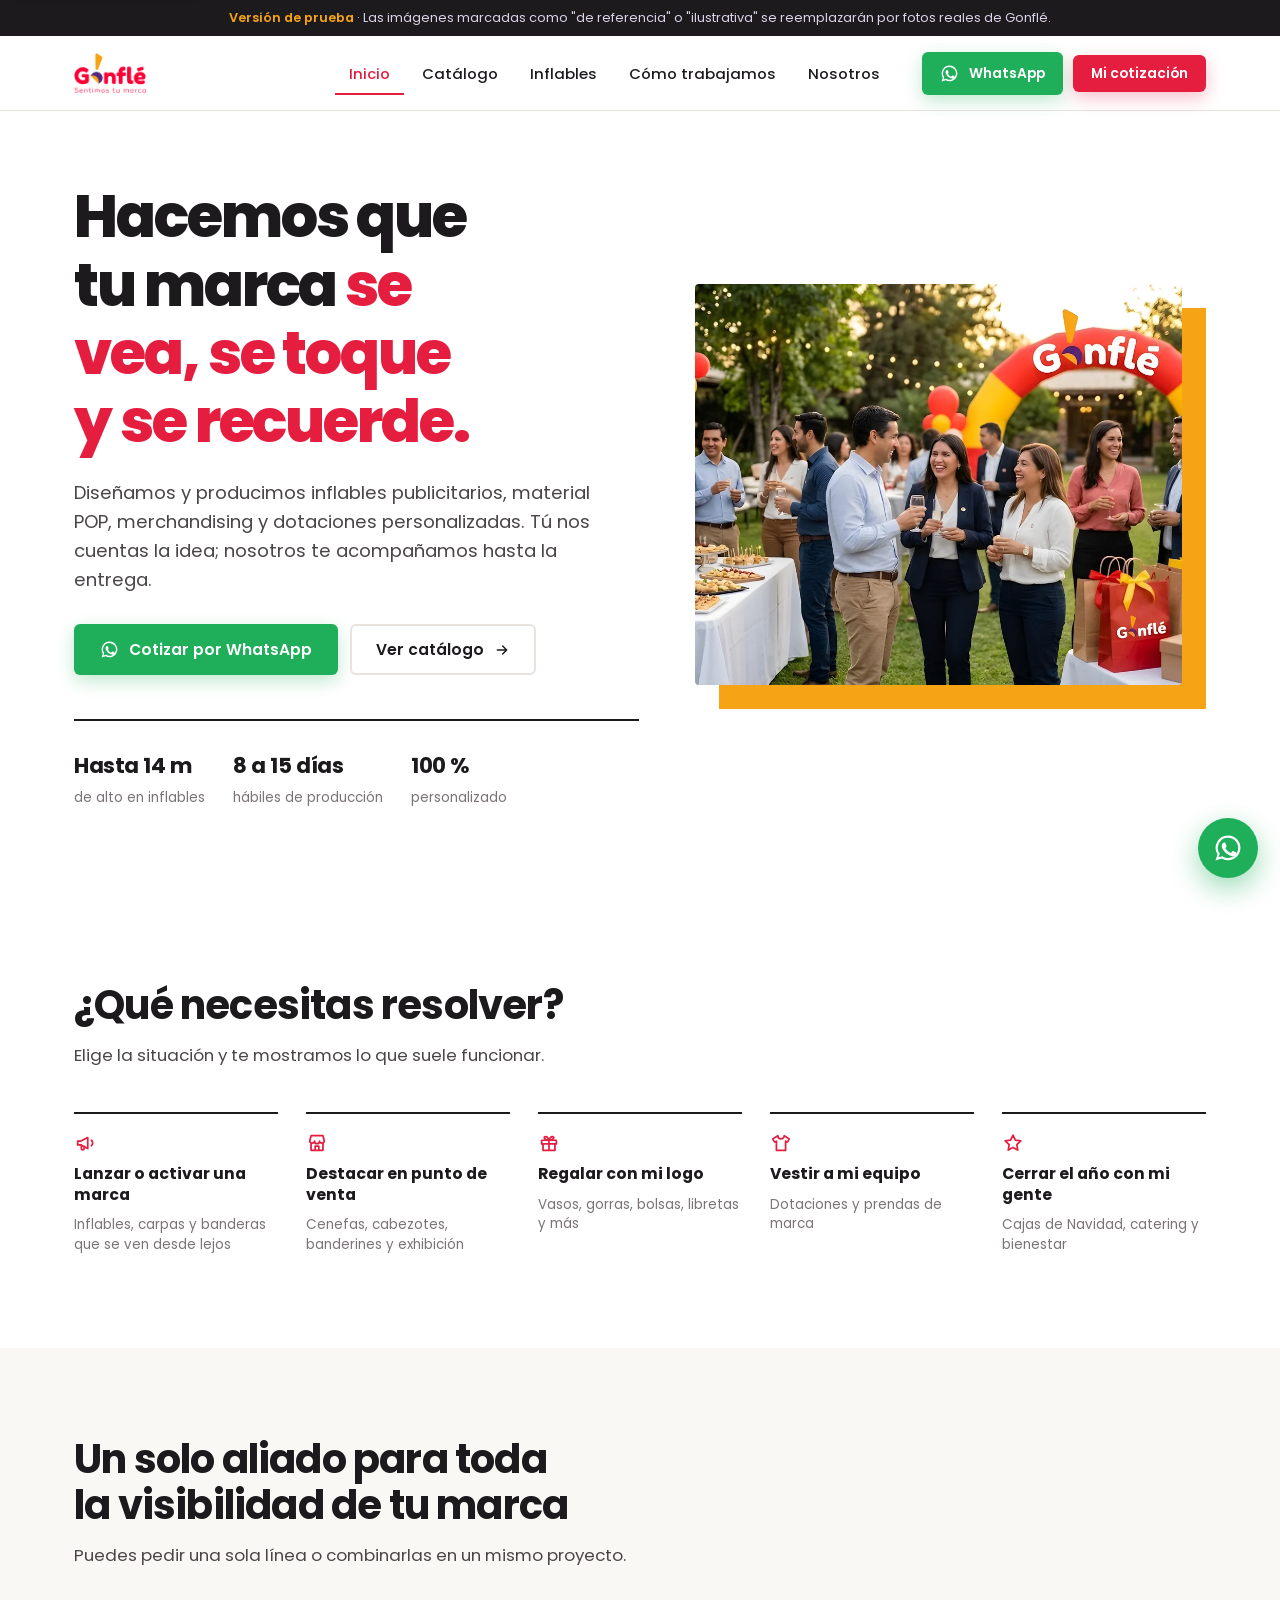
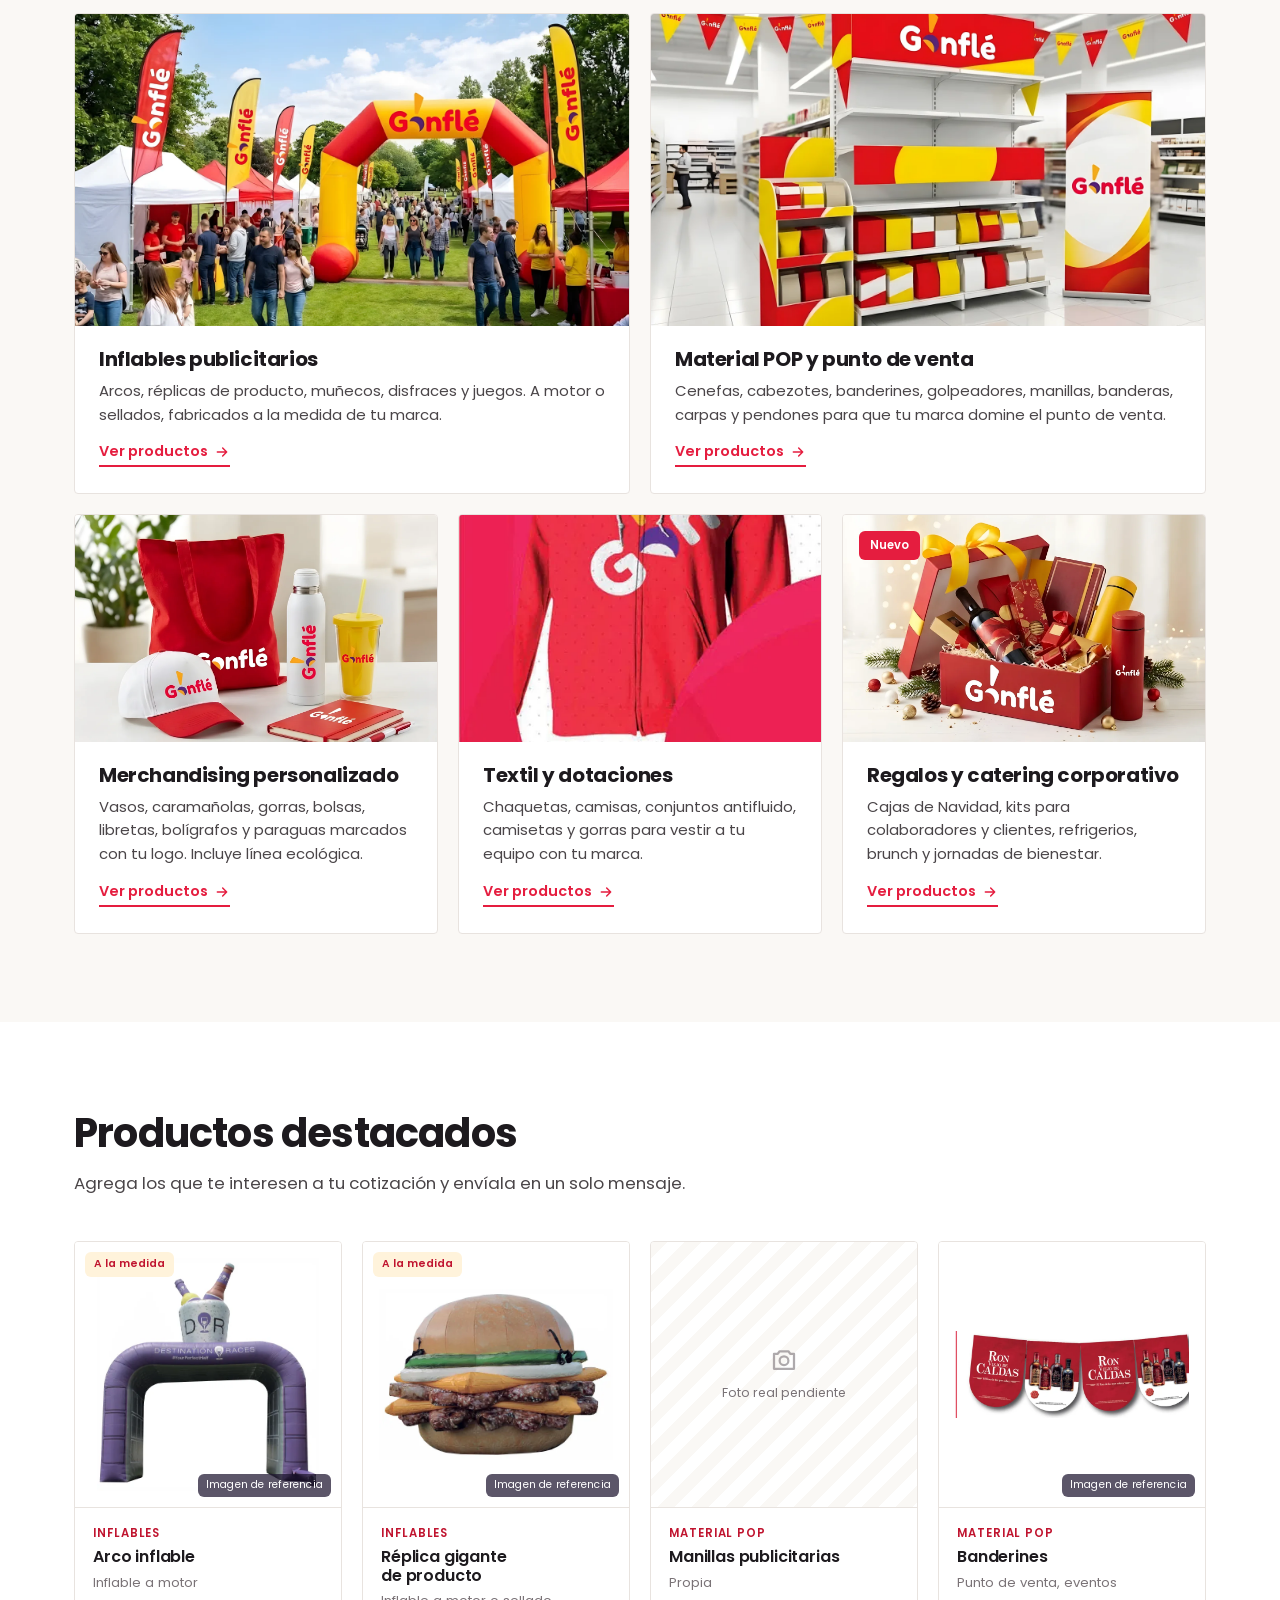
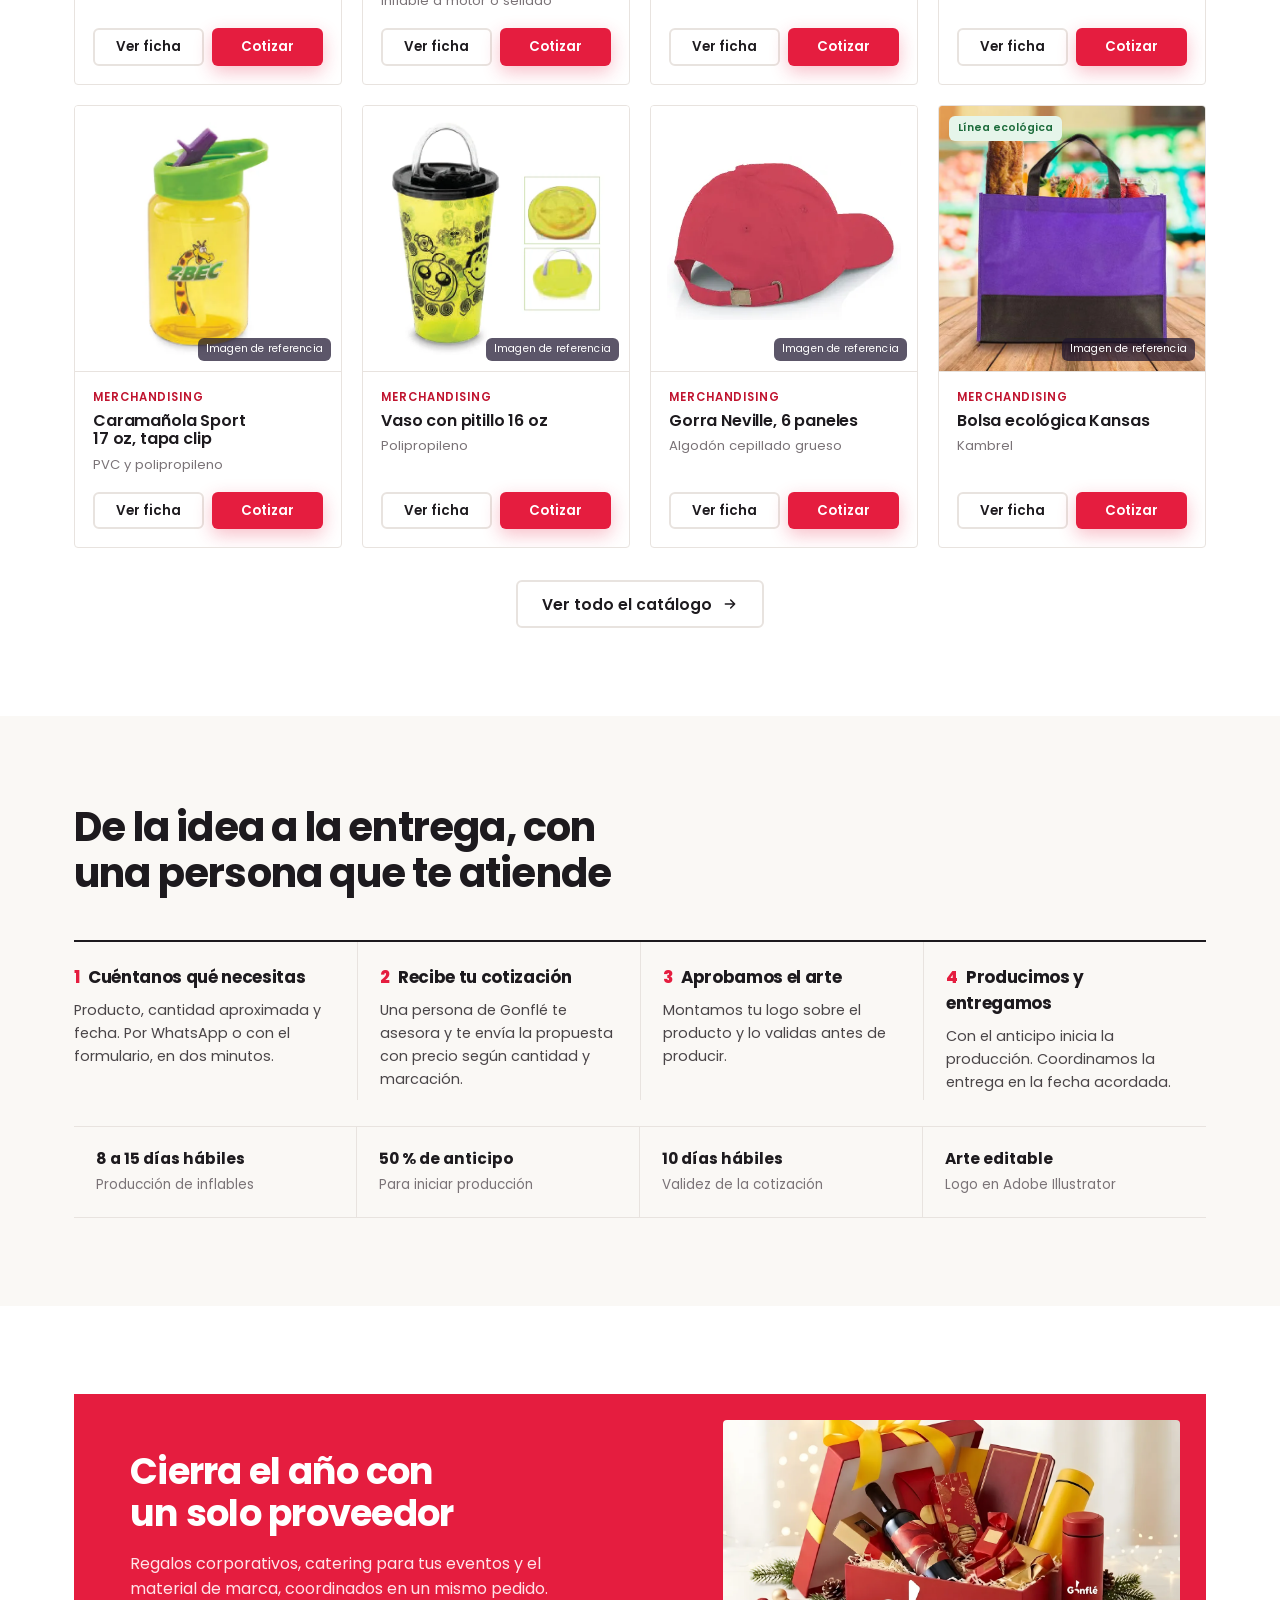
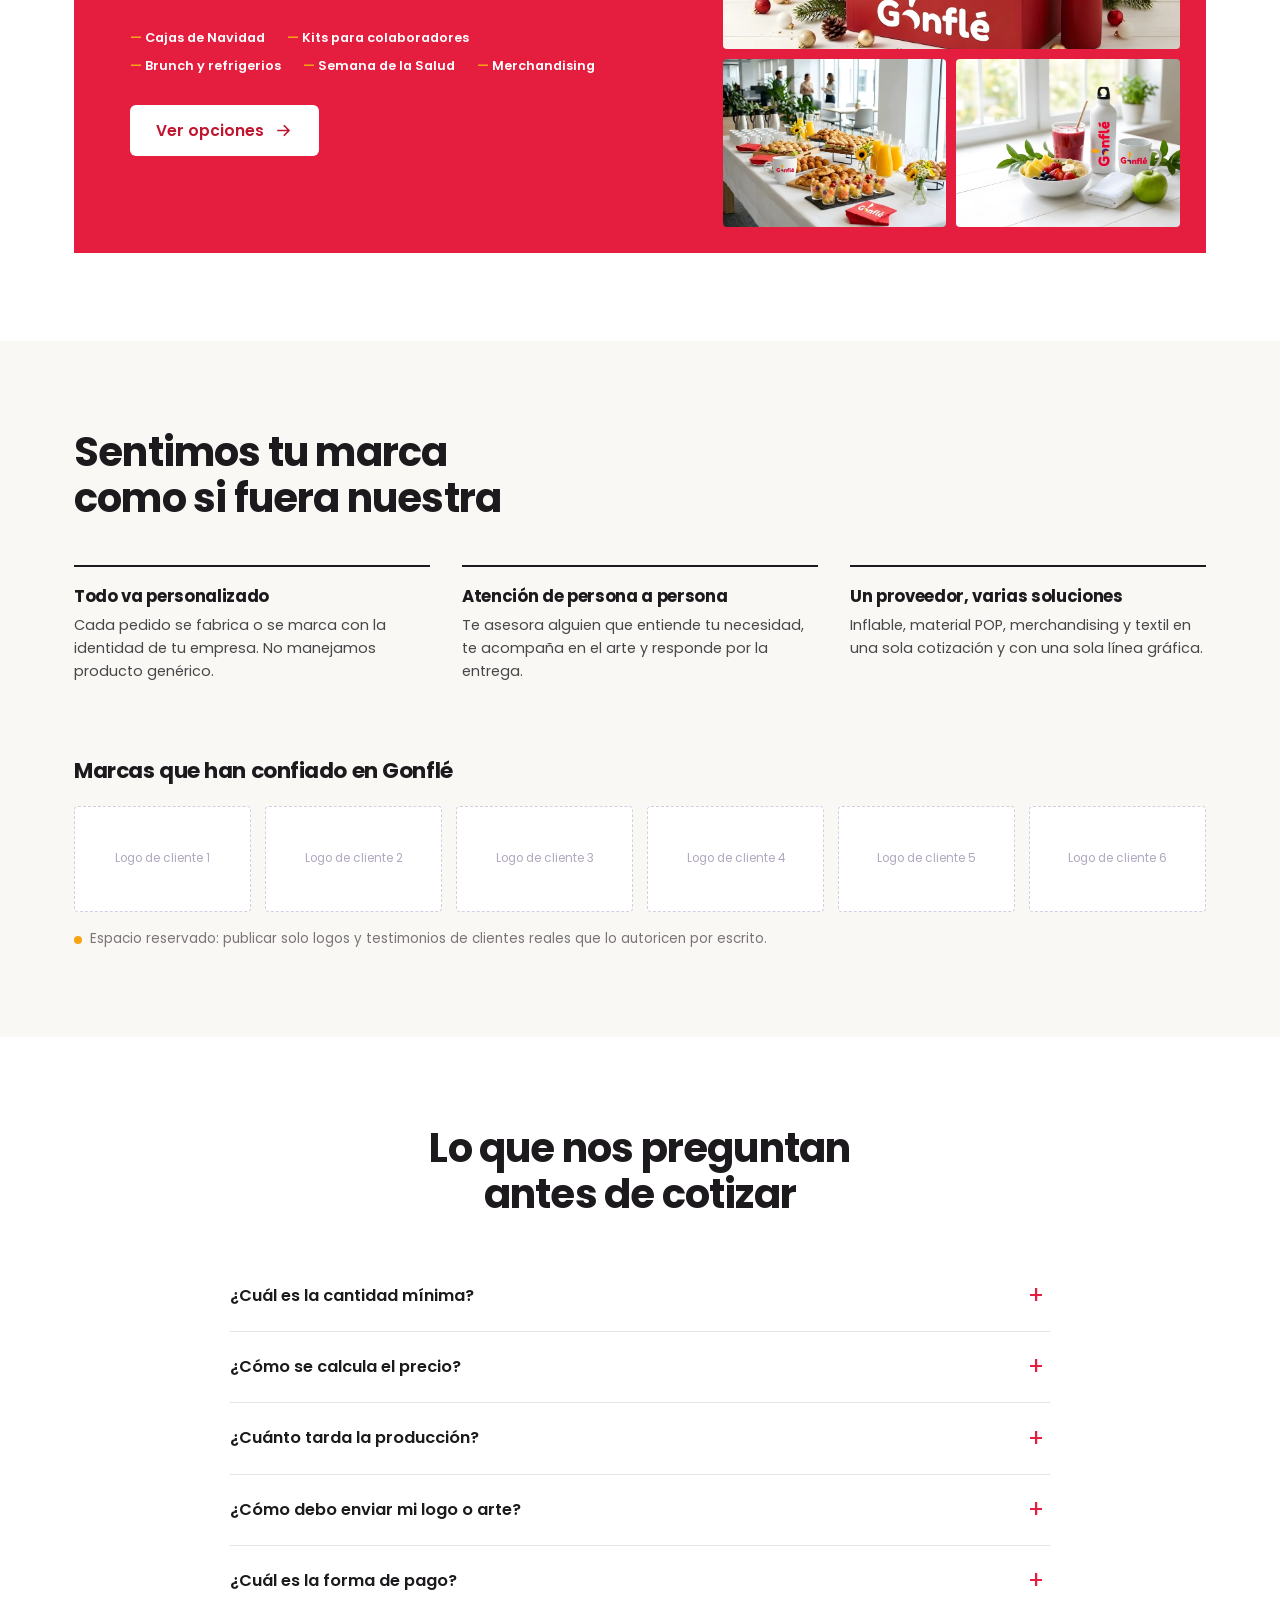
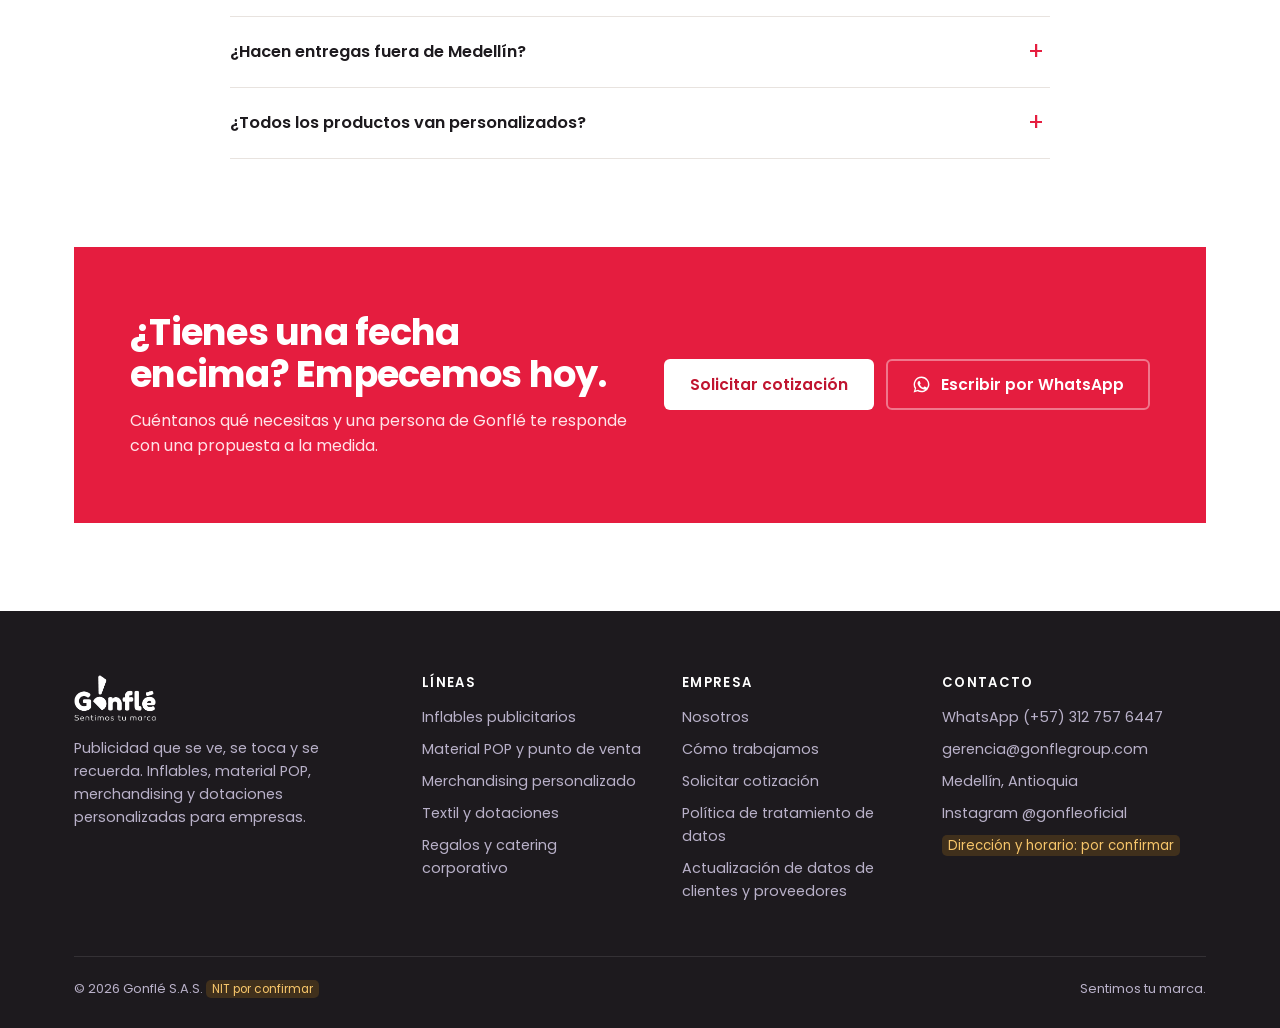
==== commit 1bf13a11: "Web: colores de marca, imágenes con logo y diseño sin patrones genéricos Co-Authored-By: Claude Opus" ====
--- a/index.html
+++ b/index.html
@@ -6,21 +6,21 @@
 <title>Gonflé | Inflables publicitarios, material POP y merchandising en Medellín</title>
 <meta name="description" content="Gonflé diseña y produce inflables publicitarios, material POP, merchandising y dotaciones personalizadas para empresas. Cotiza por WhatsApp desde Medellín.">
 <meta name="robots" content="noindex">
-<meta name="theme-color" content="#552883">
+<meta name="theme-color" content="#E51D3F">
 <meta property="og:type" content="website">
 <meta property="og:locale" content="es_CO">
 <meta property="og:site_name" content="Gonflé">
 <meta property="og:title" content="Gonflé | Hacemos que tu marca se vea, se toque y se recuerde">
 <meta property="og:description" content="Inflables publicitarios, material POP, merchandising y dotaciones personalizadas para empresas. Cotiza por WhatsApp.">
-<meta property="og:image" content="https://davidmonacorrales1202-svg.github.io/gonfle/assets/img/hero-pantera.webp">
+<meta property="og:image" content="https://davidmonacorrales1202-svg.github.io/gonfle/assets/img/foto-evento.webp">
 <meta name="twitter:card" content="summary_large_image">
 <script type="application/ld+json">{"@context":"https://schema.org","@type":"Organization","name":"Gonflé","slogan":"Sentimos tu marca","telephone":"+573127576447","email":"gerencia@gonflegroup.com","address":{"@type":"PostalAddress","addressLocality":"Medellín","addressRegion":"Antioquia","addressCountry":"CO"},"sameAs":["https://www.instagram.com/gonfleoficial/"]}</script>
 <link rel="icon" href="assets/img/logo-gonfle-sin-slogan.png">
 <link rel="preconnect" href="https://fonts.googleapis.com">
 <link rel="preconnect" href="https://fonts.gstatic.com" crossorigin>
 <link href="https://fonts.googleapis.com/css2?family=Poppins:wght@400;500;600;700;800&display=swap" rel="stylesheet">
-<link rel="preload" as="image" href="assets/img/hero-pantera.webp">
-<link rel="stylesheet" href="styles.css?v=4">
+<link rel="preload" as="image" href="assets/img/foto-evento.webp">
+<link rel="stylesheet" href="styles.css?v=6">
 </head>
 <body>
 
@@ -29,7 +29,7 @@
 
 <header class="header">
   <div class="wrap">
-    <a class="logo" href="#/" aria-label="Gonflé, inicio"><img src="assets/img/logo-gonfle-sin-slogan.png" alt="Gonflé"></a>
+    <a class="logo" href="#/" aria-label="Gonflé, inicio"><img src="assets/img/logo-gonfle.png" alt="Gonflé. Sentimos tu marca"></a>
     <nav class="nav" id="nav" aria-label="Principal">
       <a href="#/" data-nav="inicio">Inicio</a>
       <a href="#/catalogo" data-nav="catalogo">Catálogo</a>
@@ -107,7 +107,7 @@
   <symbol id="i-estrella" viewBox="0 0 24 24"><path fill="none" stroke="currentColor" stroke-width="1.9" stroke-linecap="round" stroke-linejoin="round" d="m12 3.500 2.600 5.400 5.900.800-4.300 4.100 1 5.900L12 16.900l-5.200 2.800 1-5.900-4.300-4.100 5.900-.800z"/></symbol>
 </svg>
 
-<script src="data.js?v=4"></script>
-<script src="app.js?v=4"></script>
+<script src="data.js?v=6"></script>
+<script src="app.js?v=6"></script>
 </body>
 </html>
--- a/styles.css
+++ b/styles.css
@@ -390,3 +390,69 @@
   .campo input,.campo select,.campo textarea,.cot-item input,.buscar input{font-size:16px}
   .filtros{-webkit-mask-image:linear-gradient(90deg,#000 85%,transparent);mask-image:linear-gradient(90deg,#000 85%,transparent)}
 }
+
+/* ───────── Ajuste de marca (oct 2026): blanco, rojo y amarillo; diseño editorial sin tarjetas genéricas ───────── */
+:root{
+  --morado:#C0142F; --morado-osc:#E51D3F; --morado-claro:#FFF3DB;
+  --tinta:#1D1A1E; --texto:#4A4548; --suave:#7A7377;
+  --linea:#E8E3DF; --fondo:#FAF8F5;
+  --r-s:6px; --r-m:6px; --r-l:6px;
+  --sombra:none; --sombra-alta:0 6px 18px rgba(0,0,0,.08);
+}
+.btn,.nav a,.filtro,.buscar input,.badge,.chip-l,.temporada-lista span,.ref,.toast{border-radius:6px}
+.btn:hover{transform:none}
+.nav a.activo,.nav a:hover{background:transparent;color:var(--rojo);box-shadow:inset 0 -2px 0 var(--rojo);border-radius:0}
+
+/* Hero */
+.hero{background:#fff}
+.hero h1 em{color:var(--rojo)}
+.hero-foto{position:relative;margin:0 24px 24px 0}
+.hero-foto::before{content:"";position:absolute;inset:24px -24px -24px 24px;background:var(--amarillo)}
+.hero-foto img{position:relative;width:100%;aspect-ratio:4/3.3;object-fit:cover;border-radius:4px}
+.hero-datos{border-top:2px solid var(--tinta)}
+
+/* Necesidades: lista sobria en vez de tarjetas con ícono */
+.necesidades{gap:0 28px}
+.nec{border:0;border-top:2px solid var(--tinta);border-radius:0;background:none;padding:18px 0 6px}
+.nec:hover{transform:none;box-shadow:none;border-color:var(--rojo)}
+.nec:hover b{color:var(--rojo)}
+.nec-ico{background:none!important;width:auto;height:auto;justify-content:start;color:var(--rojo)!important}
+
+/* Líneas y productos */
+.linea,.prod{border-radius:4px}
+.linea:hover,.prod:hover{transform:none;box-shadow:none;border-color:var(--tinta)}
+.linea:hover .linea-img img{transform:none}
+.chip-l{background:var(--rojo);color:#fff}
+.linea-txt .mas{border-bottom:2px solid currentColor;padding-bottom:2px}
+
+/* Cómo trabajamos: pasos en fila con líneas finas, sin tarjetas ni números grandes */
+.pasos{gap:0;border-top:2px solid var(--tinta)}
+.paso{border:0;border-radius:0;background:none;padding:22px 22px 6px 0}
+.paso+.paso{padding-left:22px;border-left:1px solid var(--linea)}
+.paso::before{content:counter(p);display:inline;font-size:1.05rem;font-weight:800;color:var(--rojo);margin:0 8px 0 0;letter-spacing:0}
+.paso h3{display:inline;font-size:1.06rem}
+.condiciones{border:0;border-top:1px solid var(--linea);border-bottom:1px solid var(--linea);border-radius:0;background:none}
+
+/* Temporada: bloque rojo sólido */
+.temporada{background:var(--rojo);color:#FFE4E9;border-radius:0}
+.temporada-lista span{background:none;padding:0;margin-right:14px;color:#fff;font-weight:600}
+.temporada-lista span::before{content:"— ";color:var(--amarillo)}
+.temporada-img figure{border-radius:4px}
+
+/* Por qué: lista con líneas finas, sin íconos */
+.razones{gap:0 32px}
+.razon{border:0;border-top:2px solid var(--tinta);border-radius:0;background:none;padding:20px 0}
+.razon .nec-ico{display:none}
+
+/* Cierre y pie */
+.cta-final{border-radius:0}
+.cta-final::before{display:none}
+.footer{background:#1D1A1E}
+.nos-img{border-radius:4px;box-shadow:none}
+.logo-ph{border-radius:4px}
+@media (max-width:900px){
+  .hero-foto{margin-right:24px}
+  .paso,.paso+.paso{padding:20px 0 6px;border-left:0}
+  .paso+.paso{border-top:1px solid var(--linea)}
+  .razones{gap:0}
+}
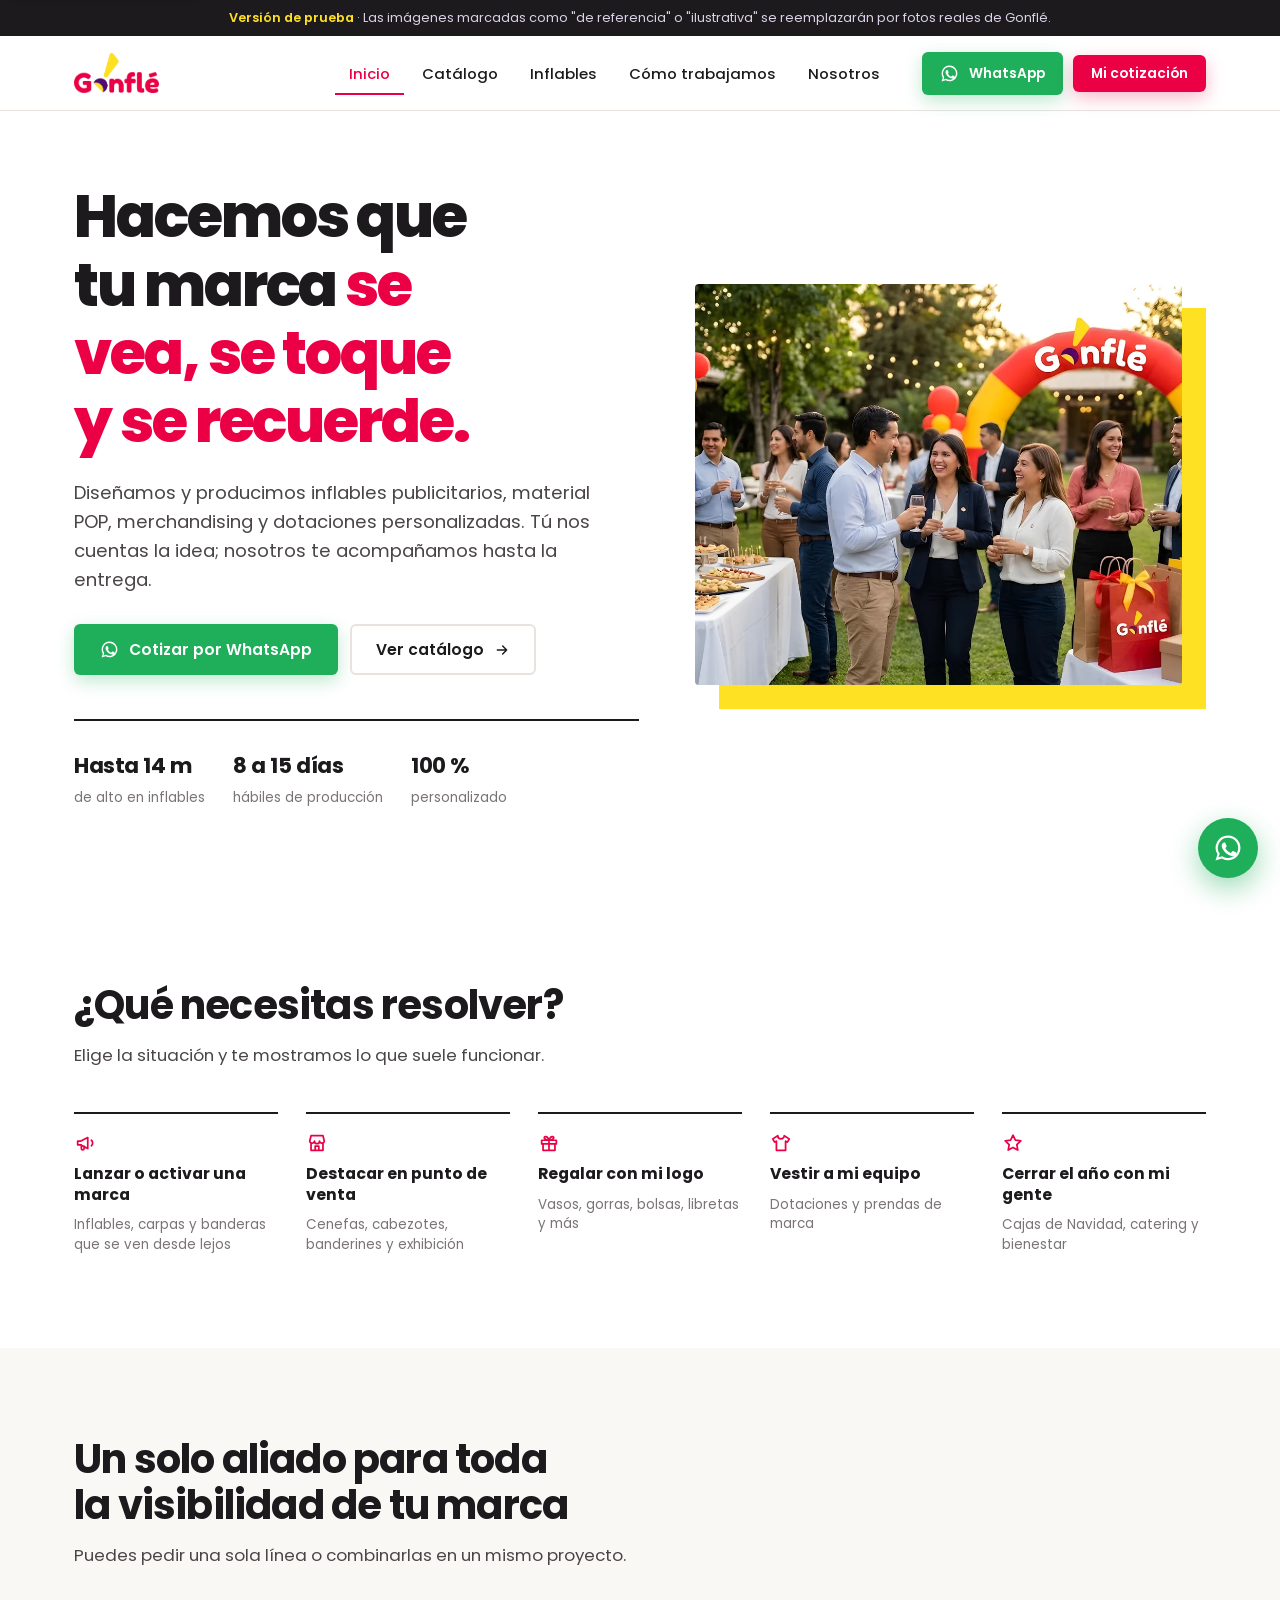
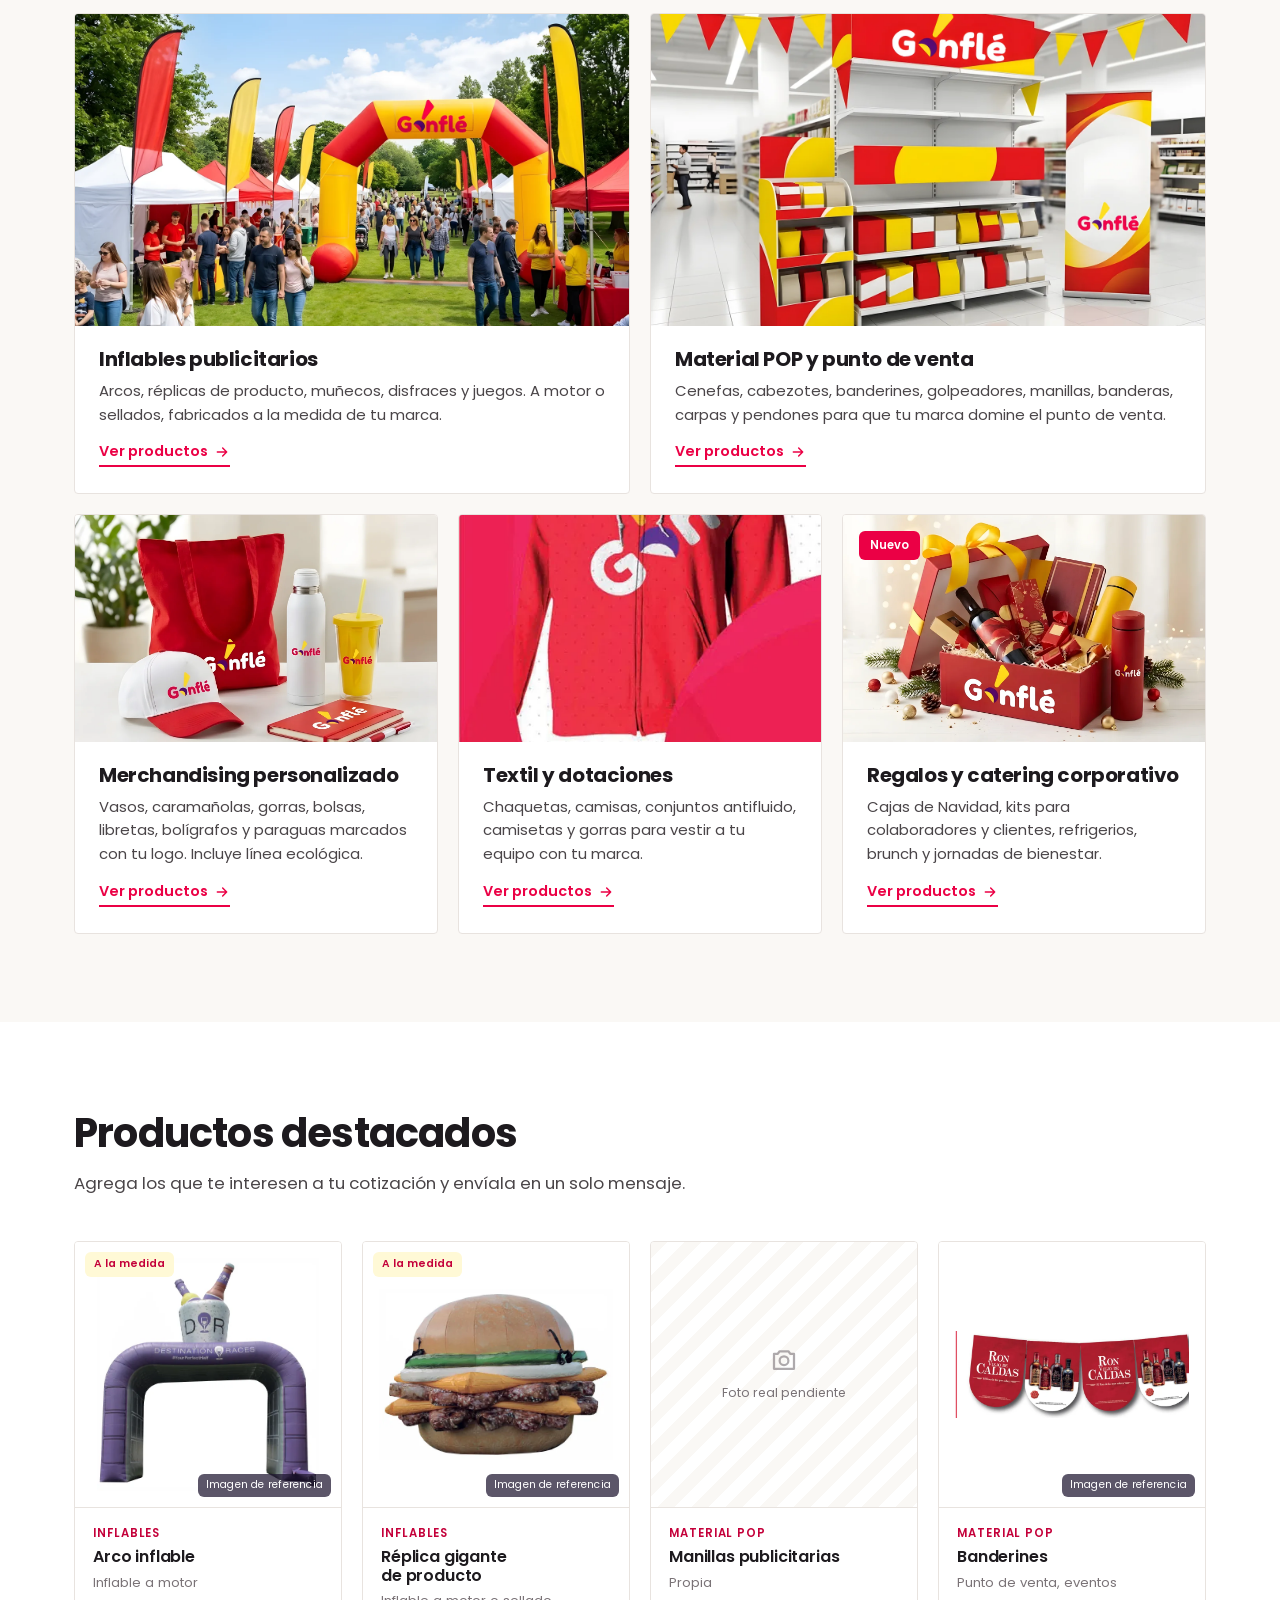
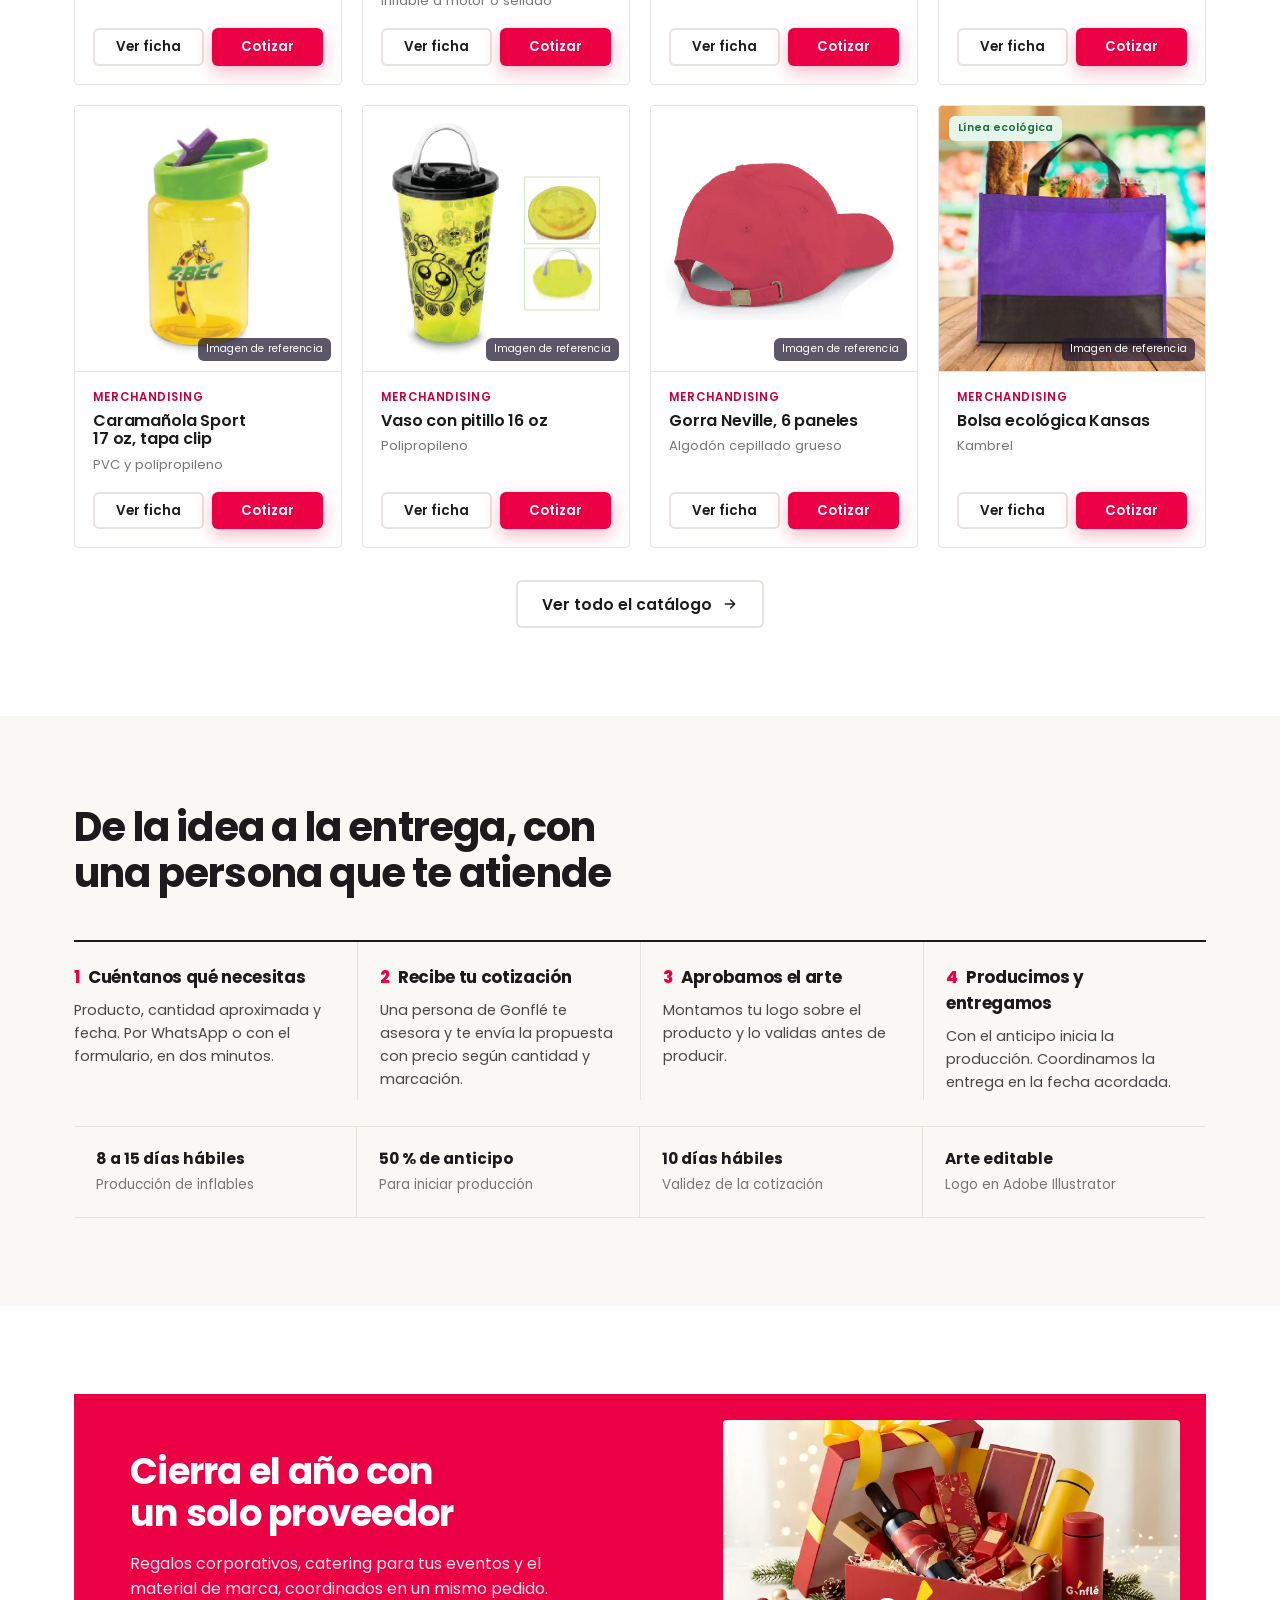
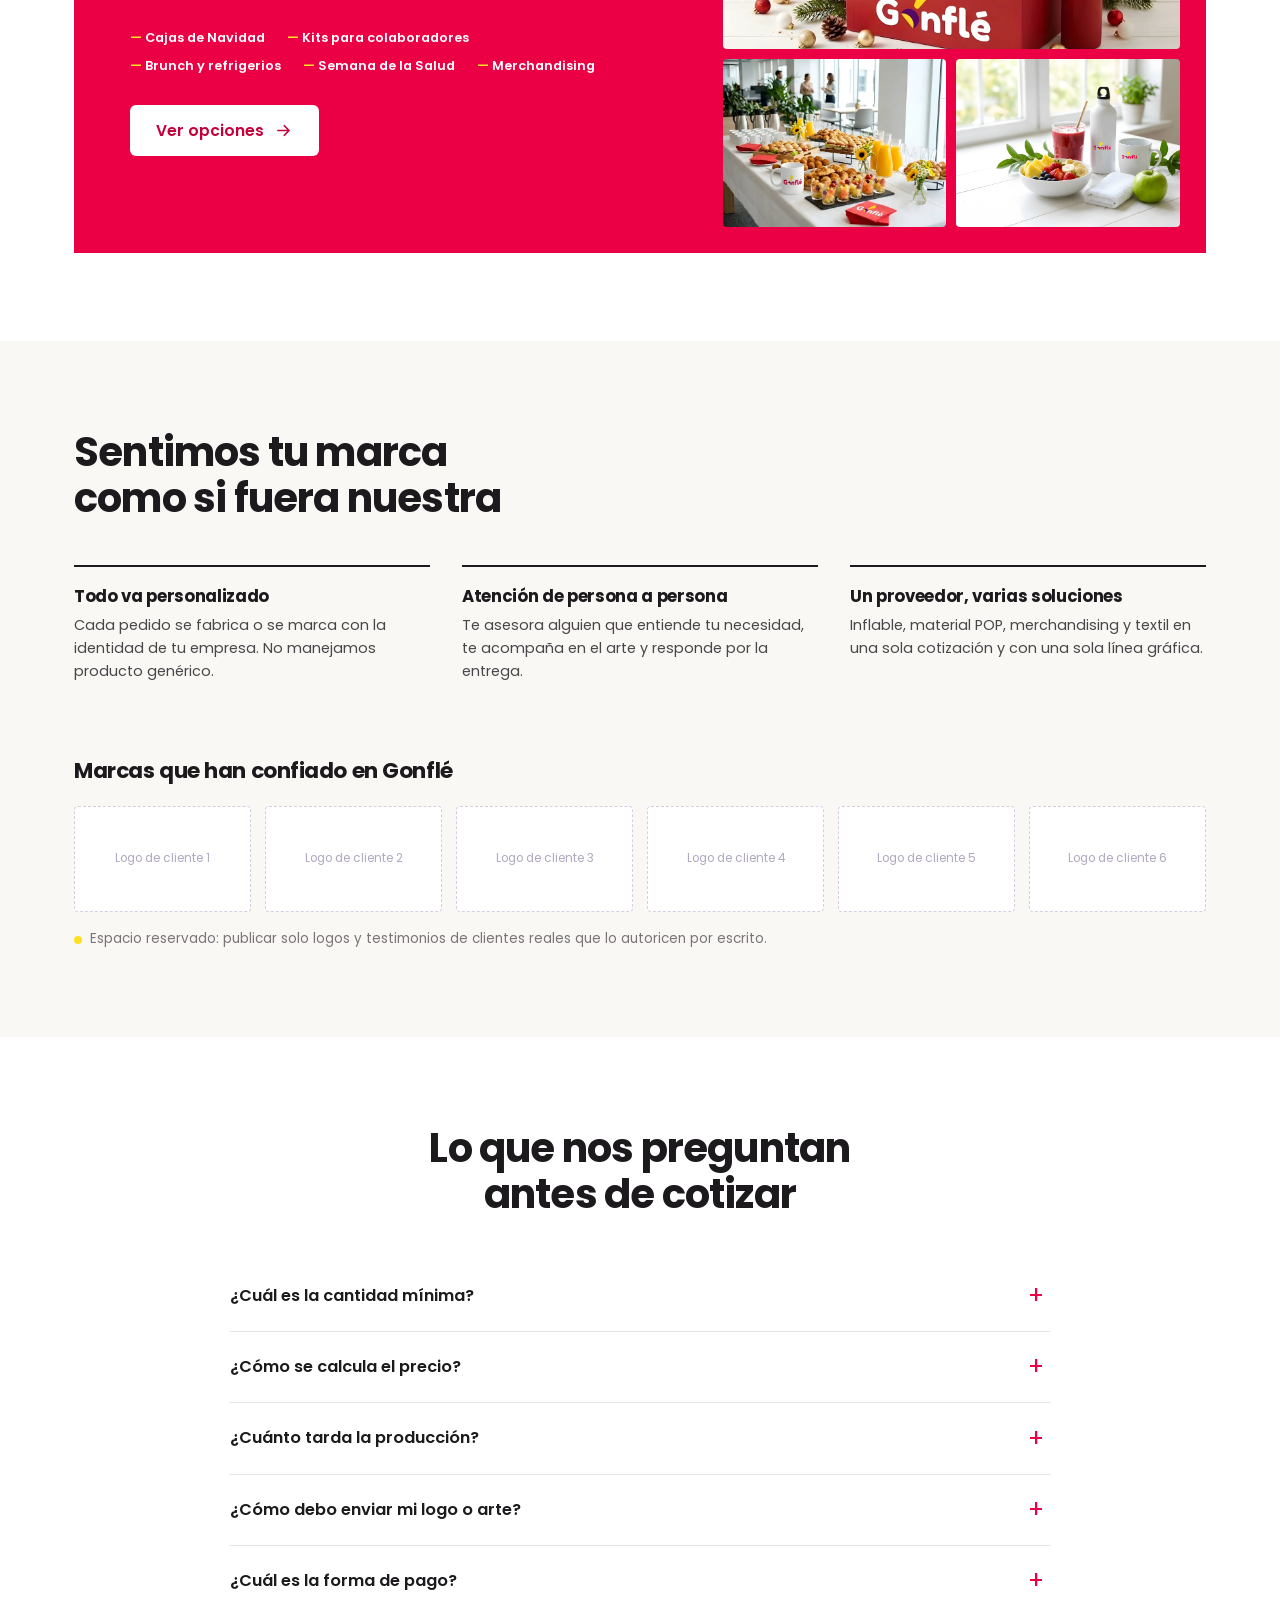
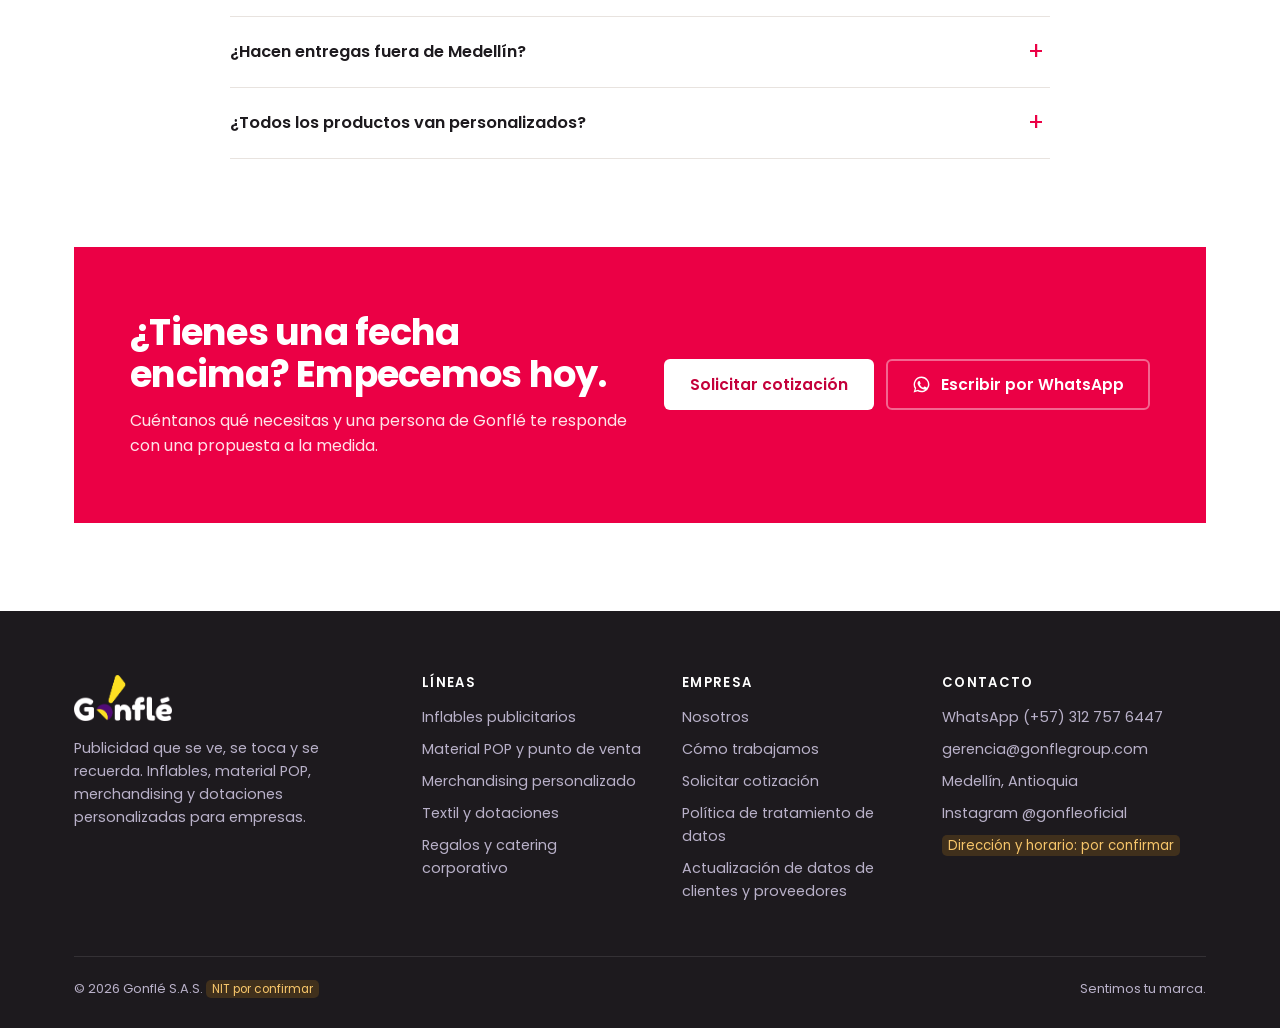
==== commit a5010269: "Logo y colores oficiales enviados por Gonflé Co-Authored-By: Claude Opus 5.5 <noreply@anthropic.com>" ====
--- a/index.html
+++ b/index.html
@@ -6,7 +6,7 @@
 <title>Gonflé | Inflables publicitarios, material POP y merchandising en Medellín</title>
 <meta name="description" content="Gonflé diseña y produce inflables publicitarios, material POP, merchandising y dotaciones personalizadas para empresas. Cotiza por WhatsApp desde Medellín.">
 <meta name="robots" content="noindex">
-<meta name="theme-color" content="#E51D3F">
+<meta name="theme-color" content="#EB0045">
 <meta property="og:type" content="website">
 <meta property="og:locale" content="es_CO">
 <meta property="og:site_name" content="Gonflé">
@@ -15,12 +15,12 @@
 <meta property="og:image" content="https://davidmonacorrales1202-svg.github.io/gonfle/assets/img/foto-evento.webp">
 <meta name="twitter:card" content="summary_large_image">
 <script type="application/ld+json">{"@context":"https://schema.org","@type":"Organization","name":"Gonflé","slogan":"Sentimos tu marca","telephone":"+573127576447","email":"gerencia@gonflegroup.com","address":{"@type":"PostalAddress","addressLocality":"Medellín","addressRegion":"Antioquia","addressCountry":"CO"},"sameAs":["https://www.instagram.com/gonfleoficial/"]}</script>
-<link rel="icon" href="assets/img/logo-gonfle-sin-slogan.png">
+<link rel="icon" href="assets/img/favicon.png">
 <link rel="preconnect" href="https://fonts.googleapis.com">
 <link rel="preconnect" href="https://fonts.gstatic.com" crossorigin>
 <link href="https://fonts.googleapis.com/css2?family=Poppins:wght@400;500;600;700;800&display=swap" rel="stylesheet">
 <link rel="preload" as="image" href="assets/img/foto-evento.webp">
-<link rel="stylesheet" href="styles.css?v=6">
+<link rel="stylesheet" href="styles.css?v=6o">
 </head>
 <body>
 
@@ -107,7 +107,7 @@
   <symbol id="i-estrella" viewBox="0 0 24 24"><path fill="none" stroke="currentColor" stroke-width="1.9" stroke-linecap="round" stroke-linejoin="round" d="m12 3.500 2.600 5.400 5.900.800-4.300 4.100 1 5.900L12 16.900l-5.200 2.800 1-5.900-4.300-4.100 5.900-.800z"/></symbol>
 </svg>
 
-<script src="data.js?v=6"></script>
-<script src="app.js?v=6"></script>
+<script src="data.js?v=6o"></script>
+<script src="app.js?v=6o"></script>
 </body>
 </html>
--- a/styles.css
+++ b/styles.css
@@ -1,7 +1,7 @@
-/* Gonflé — prototipo web. Colores y tipografía según Manual de marca (E51D3F / F6A416 / 552883, Poppins). */
+/* Gonflé — prototipo web. Colores del logo oficial (EB0045 / FEE123 / 510C76), Poppins. */
 :root{
-  --rojo:#E51D3F; --rojo-osc:#C0142F;
-  --amarillo:#F6A416; --amarillo-claro:#FFF3DB;
+  --rojo:#EB0045; --rojo-osc:#C4003A;
+  --amarillo:#FEE123; --amarillo-claro:#FFF9D6;
   --morado:#552883; --morado-osc:#2E1350; --morado-claro:#F3EEF9;
   --tinta:#1E1630; --texto:#4A4458; --suave:#7B748A;
   --linea:#E8E3EE; --fondo:#FBFAFC; --blanco:#fff;
@@ -34,7 +34,7 @@
 .btn:hover{transform:translateY(-1px)}
 .btn:active{transform:translateY(0)}
 .btn svg{width:19px;height:19px;flex:none}
-.btn-rojo{background:var(--rojo);color:#fff;box-shadow:0 6px 18px rgba(229,29,63,.28)}
+.btn-rojo{background:var(--rojo);color:#fff;box-shadow:0 6px 18px rgba(235,0,69,.28)}
 .btn-rojo:hover{background:var(--rojo-osc)}
 .btn-wa{background:var(--wa);color:#fff;box-shadow:0 6px 18px rgba(31,175,90,.28)}
 .btn-wa:hover{background:var(--wa-osc)}
@@ -393,7 +393,7 @@
 
 /* ───────── Ajuste de marca (oct 2026): blanco, rojo y amarillo; diseño editorial sin tarjetas genéricas ───────── */
 :root{
-  --morado:#C0142F; --morado-osc:#E51D3F; --morado-claro:#FFF3DB;
+  --morado:#C4003A; --morado-osc:#EB0045; --morado-claro:#FFF9D6;
   --tinta:#1D1A1E; --texto:#4A4548; --suave:#7A7377;
   --linea:#E8E3DF; --fondo:#FAF8F5;
   --r-s:6px; --r-m:6px; --r-l:6px;
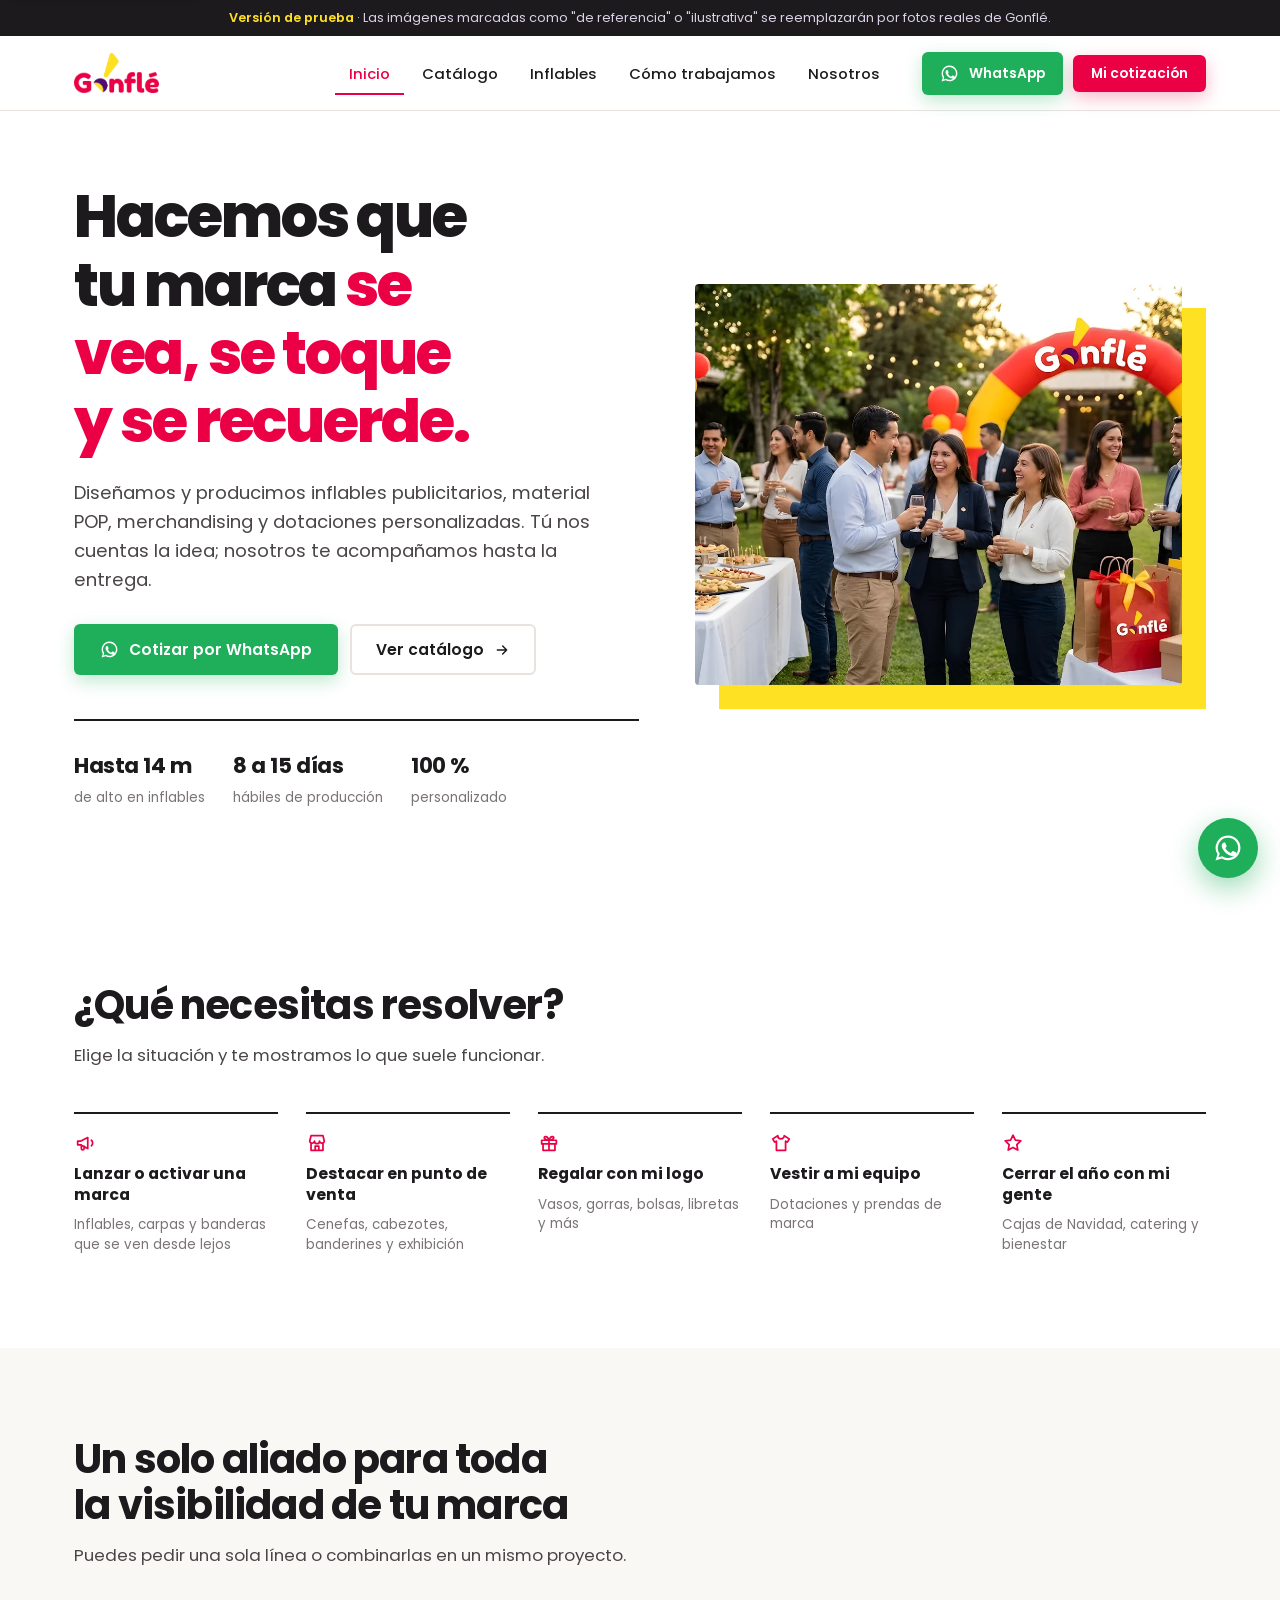
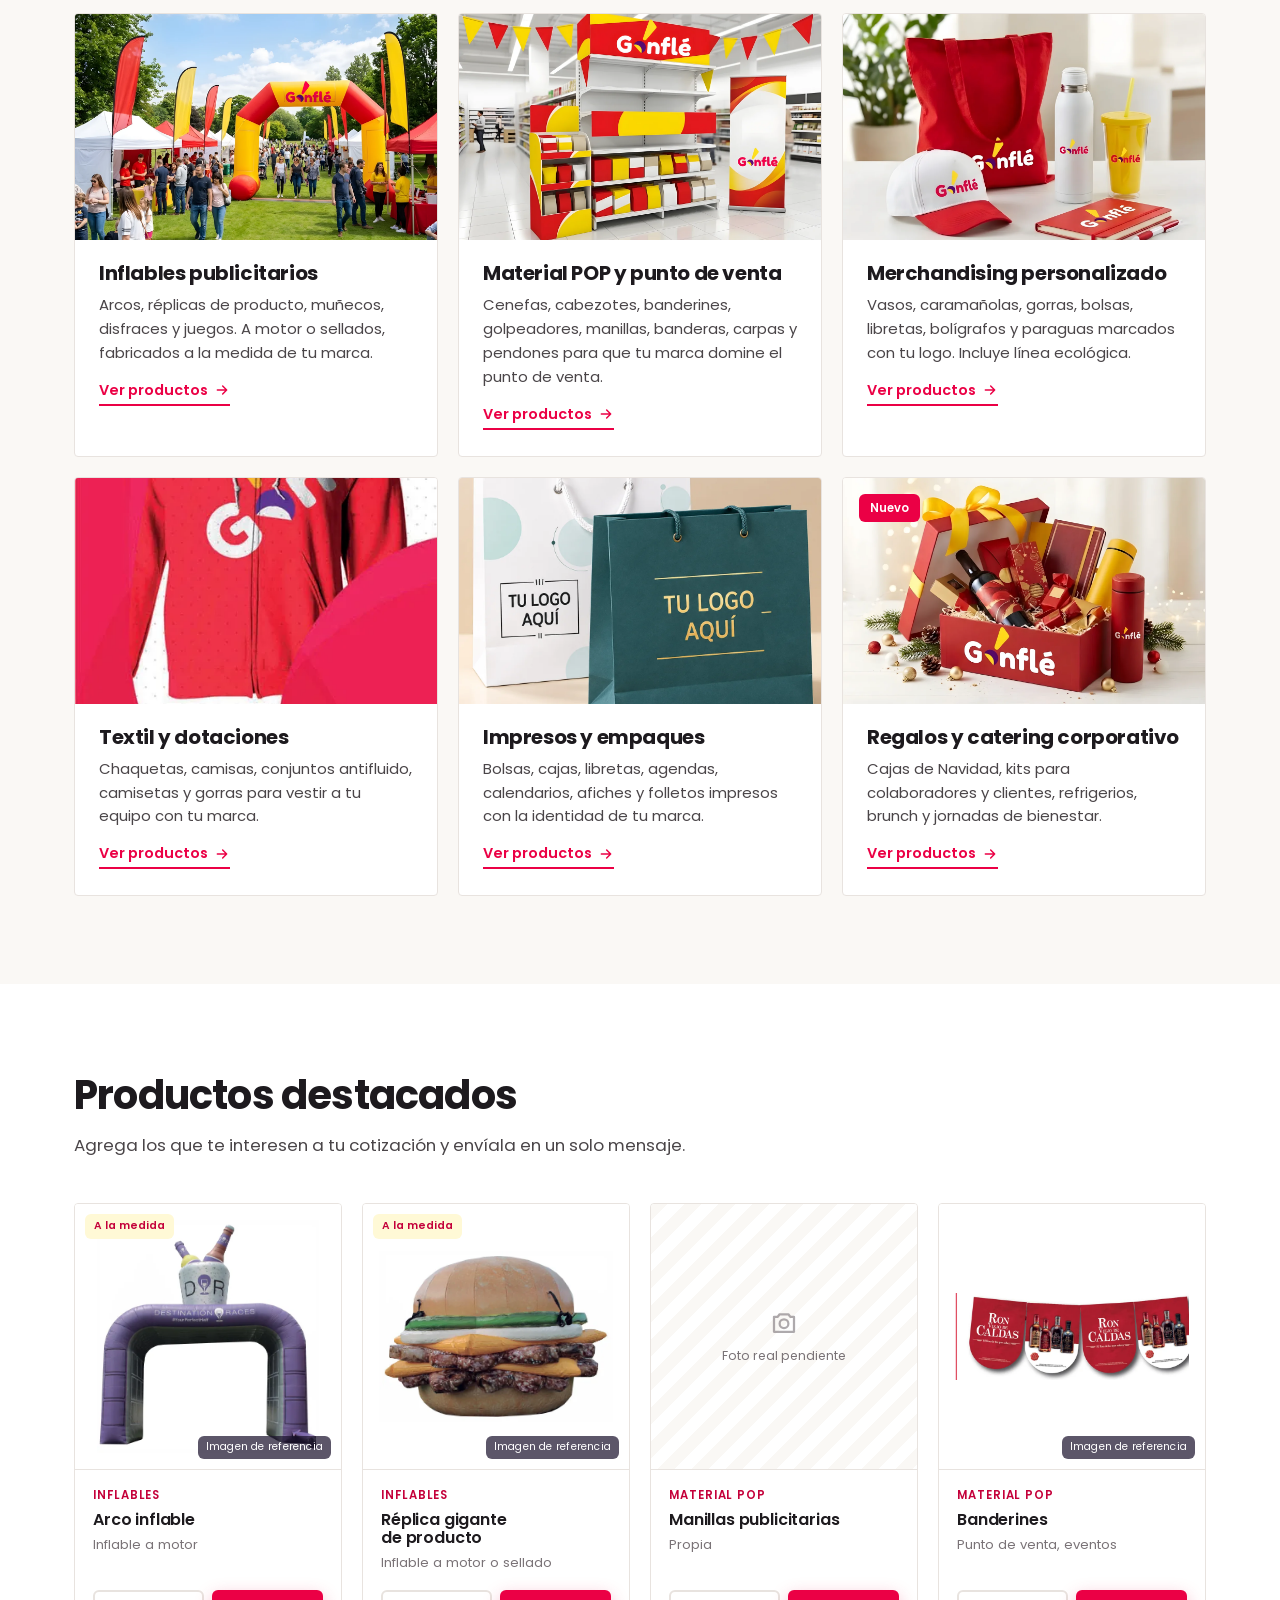
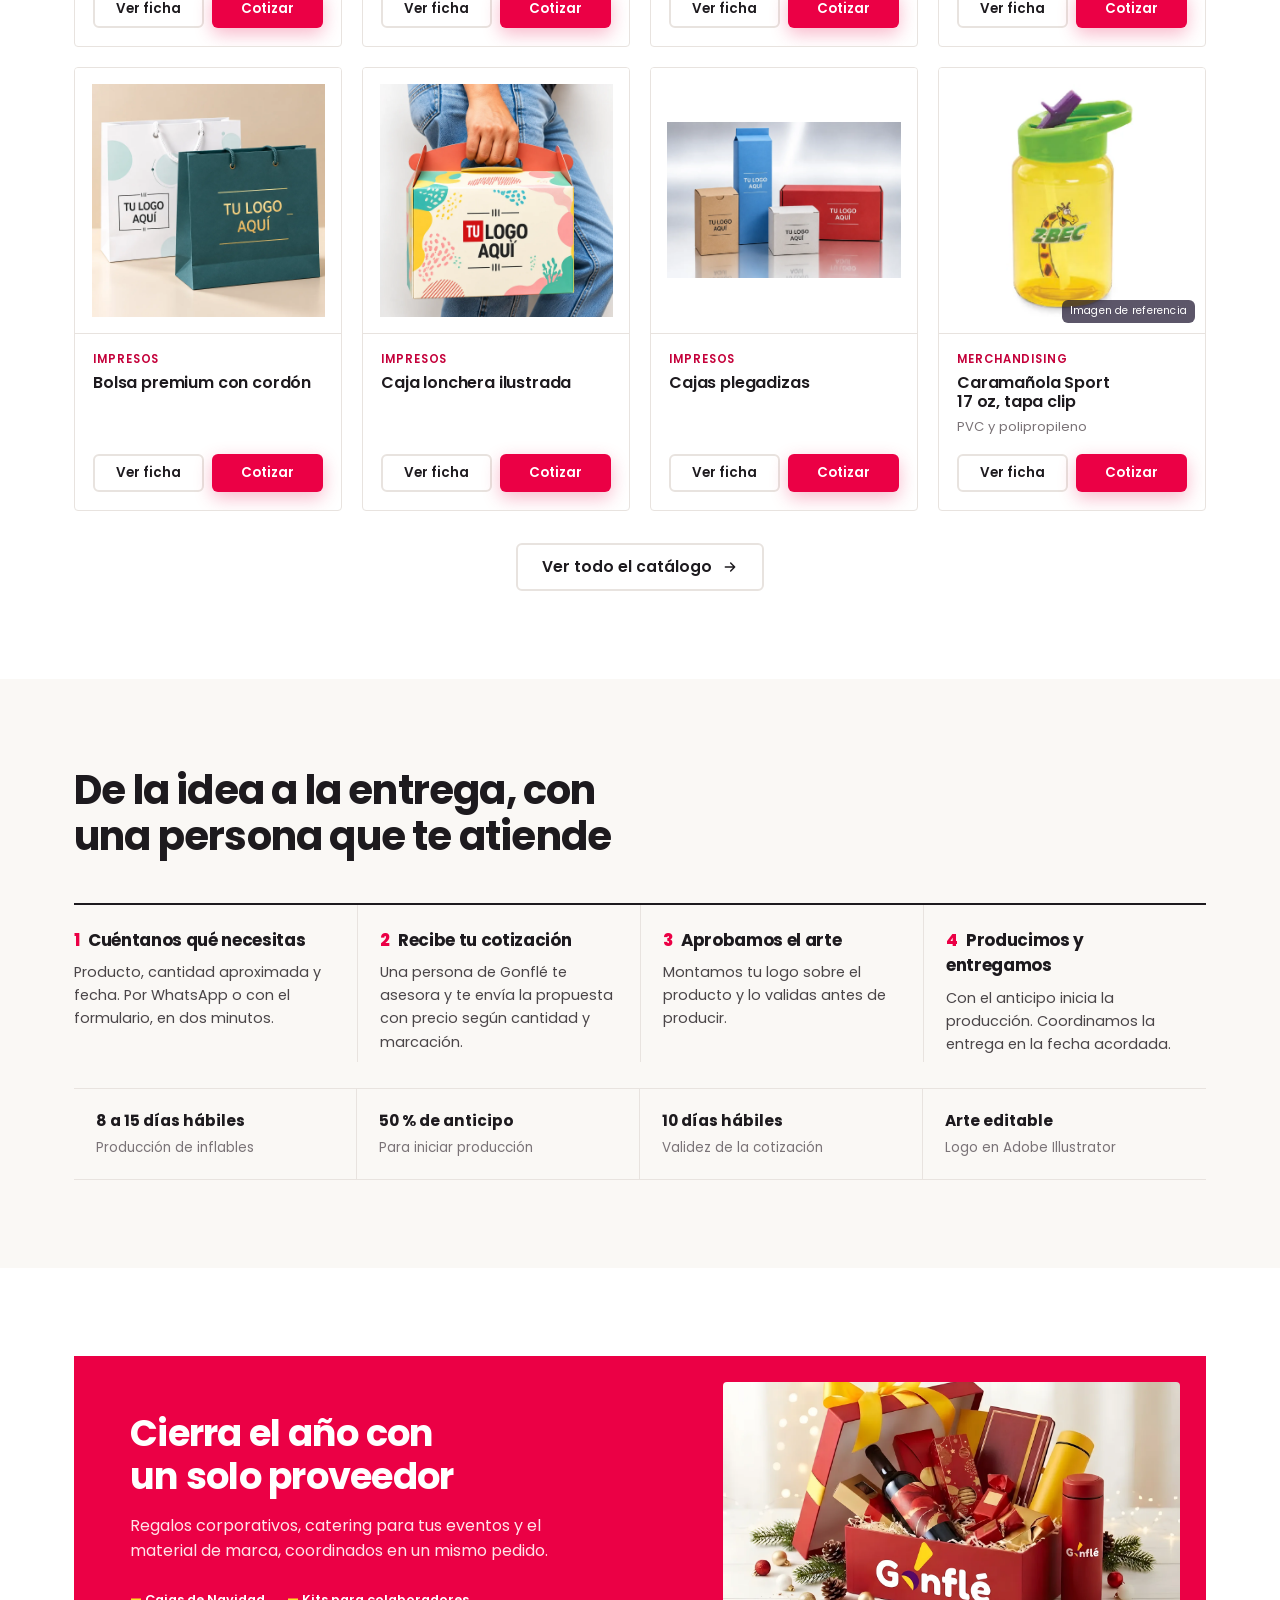
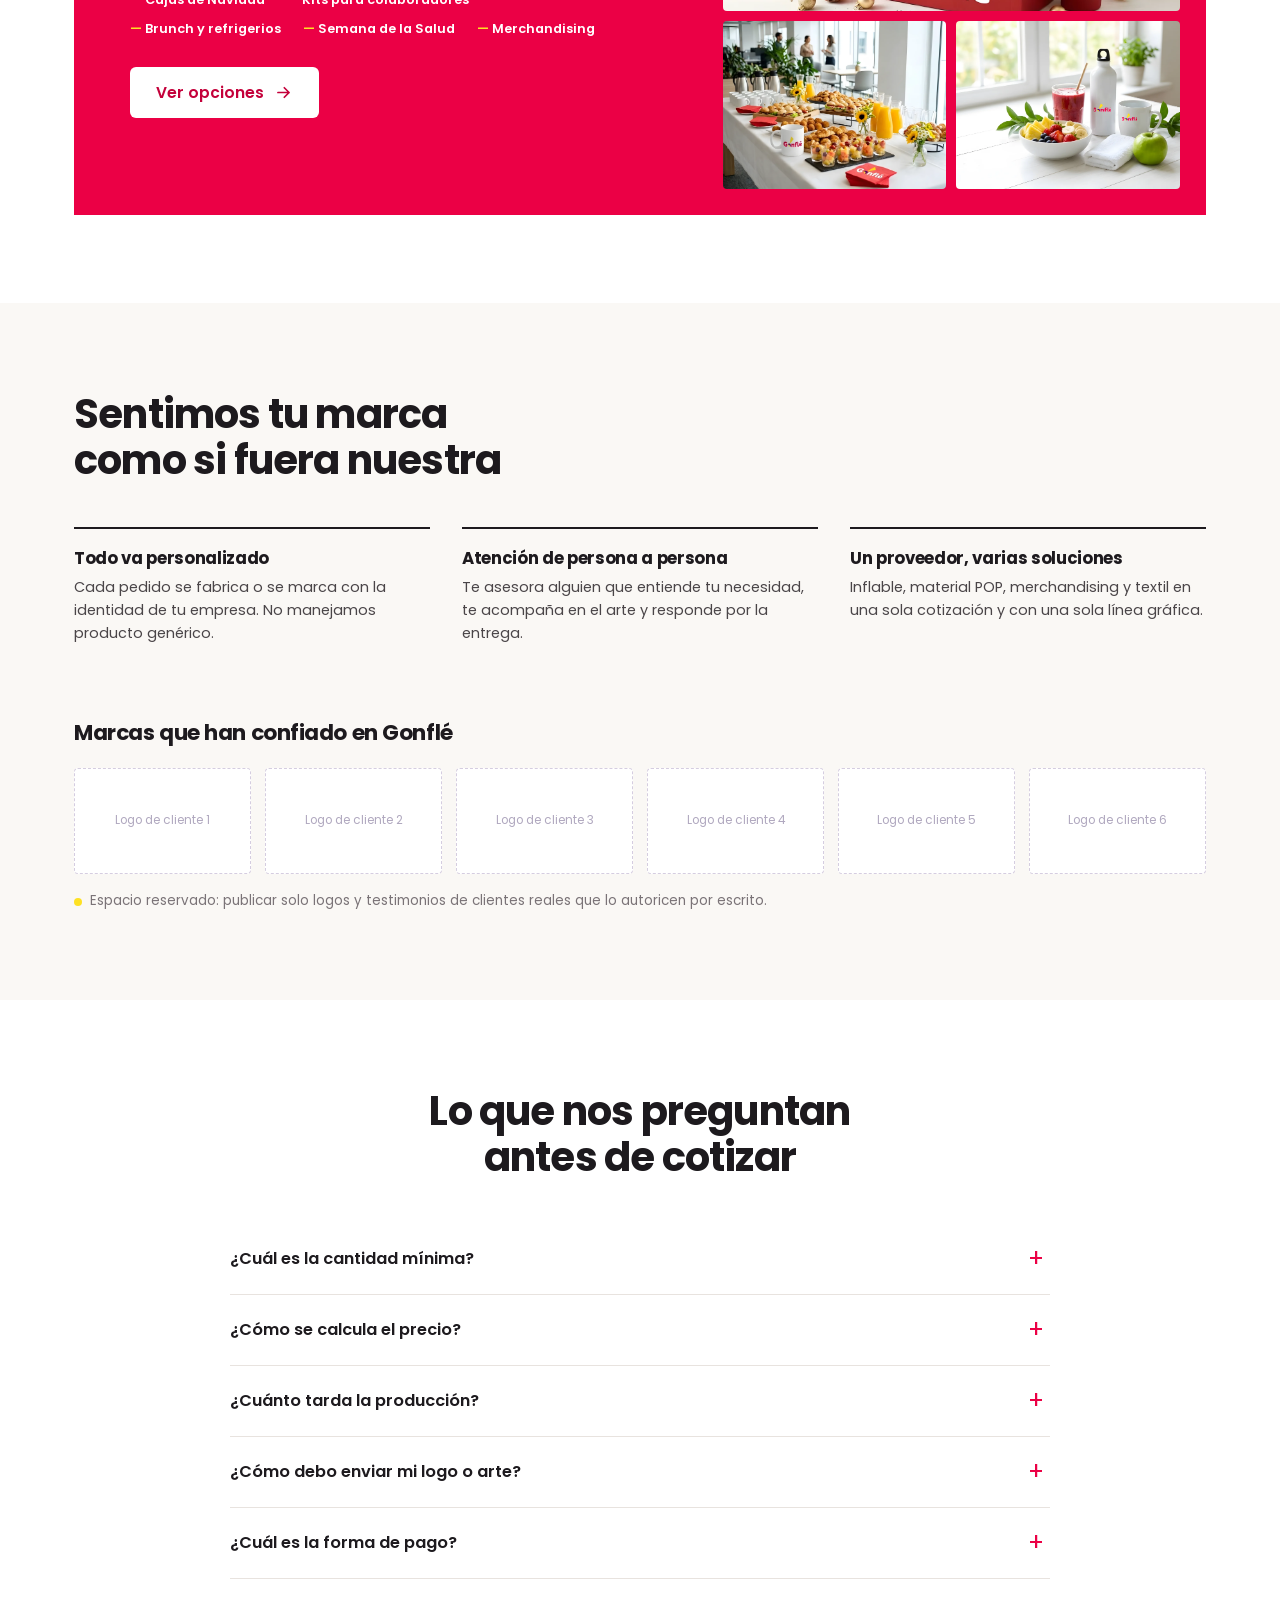
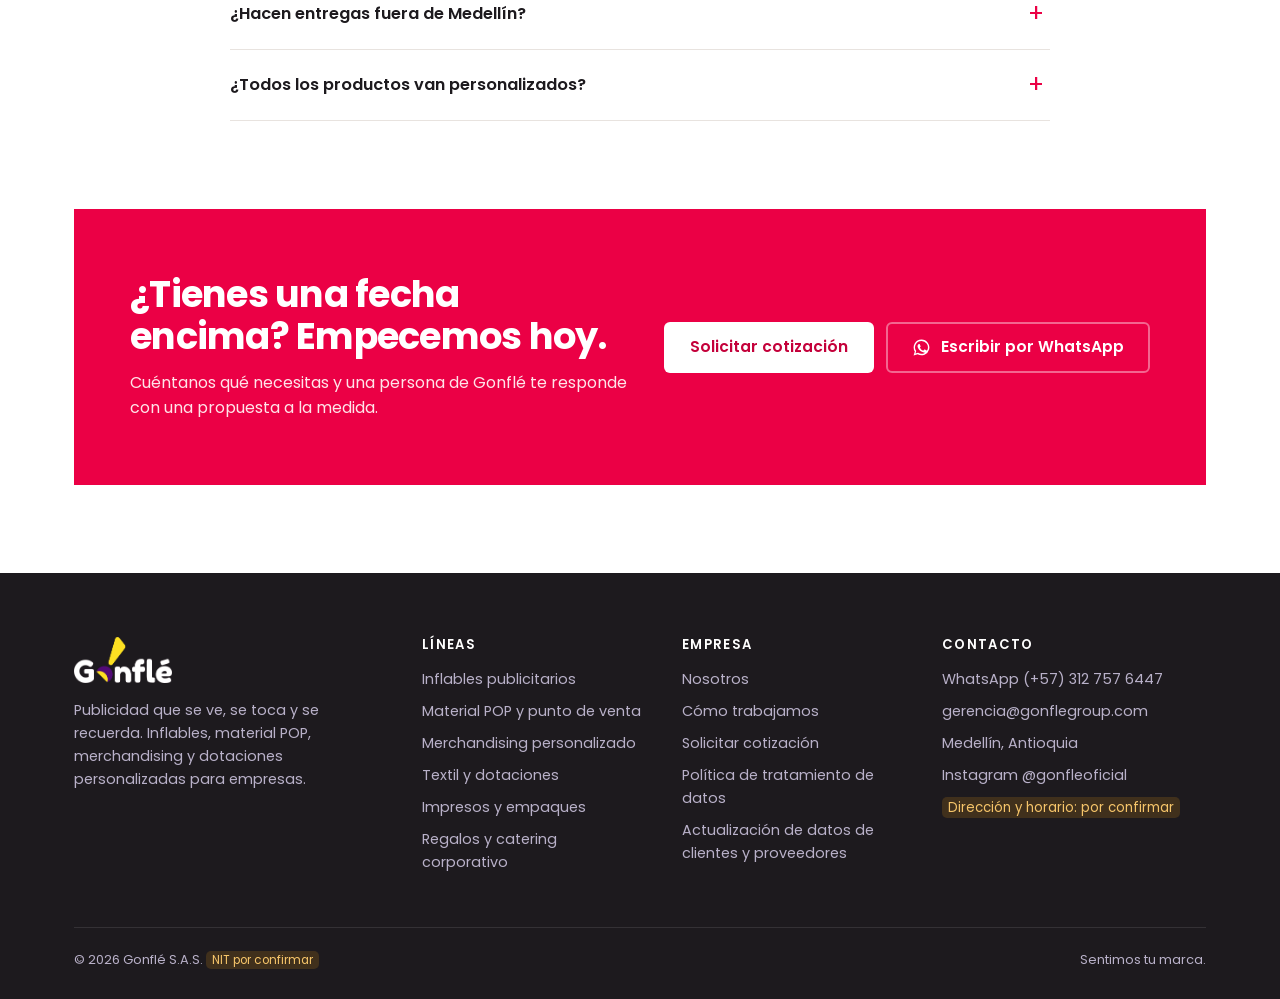
==== commit 186e2638: "Web: línea de impresos y exhibidores POP Co-Authored-By: Claude Opus 5.5 <noreply@anthropic.com>" ====
--- a/index.html
+++ b/index.html
@@ -20,7 +20,7 @@
 <link rel="preconnect" href="https://fonts.gstatic.com" crossorigin>
 <link href="https://fonts.googleapis.com/css2?family=Poppins:wght@400;500;600;700;800&display=swap" rel="stylesheet">
 <link rel="preload" as="image" href="assets/img/foto-evento.webp">
-<link rel="stylesheet" href="styles.css?v=6o">
+<link rel="stylesheet" href="styles.css?v=7">
 </head>
 <body>
 
@@ -107,7 +107,7 @@
   <symbol id="i-estrella" viewBox="0 0 24 24"><path fill="none" stroke="currentColor" stroke-width="1.9" stroke-linecap="round" stroke-linejoin="round" d="m12 3.500 2.600 5.400 5.900.800-4.300 4.100 1 5.900L12 16.900l-5.200 2.800 1-5.900-4.300-4.100 5.900-.800z"/></symbol>
 </svg>
 
-<script src="data.js?v=6o"></script>
-<script src="app.js?v=6o"></script>
+<script src="data.js?v=7"></script>
+<script src="app.js?v=7"></script>
 </body>
 </html>
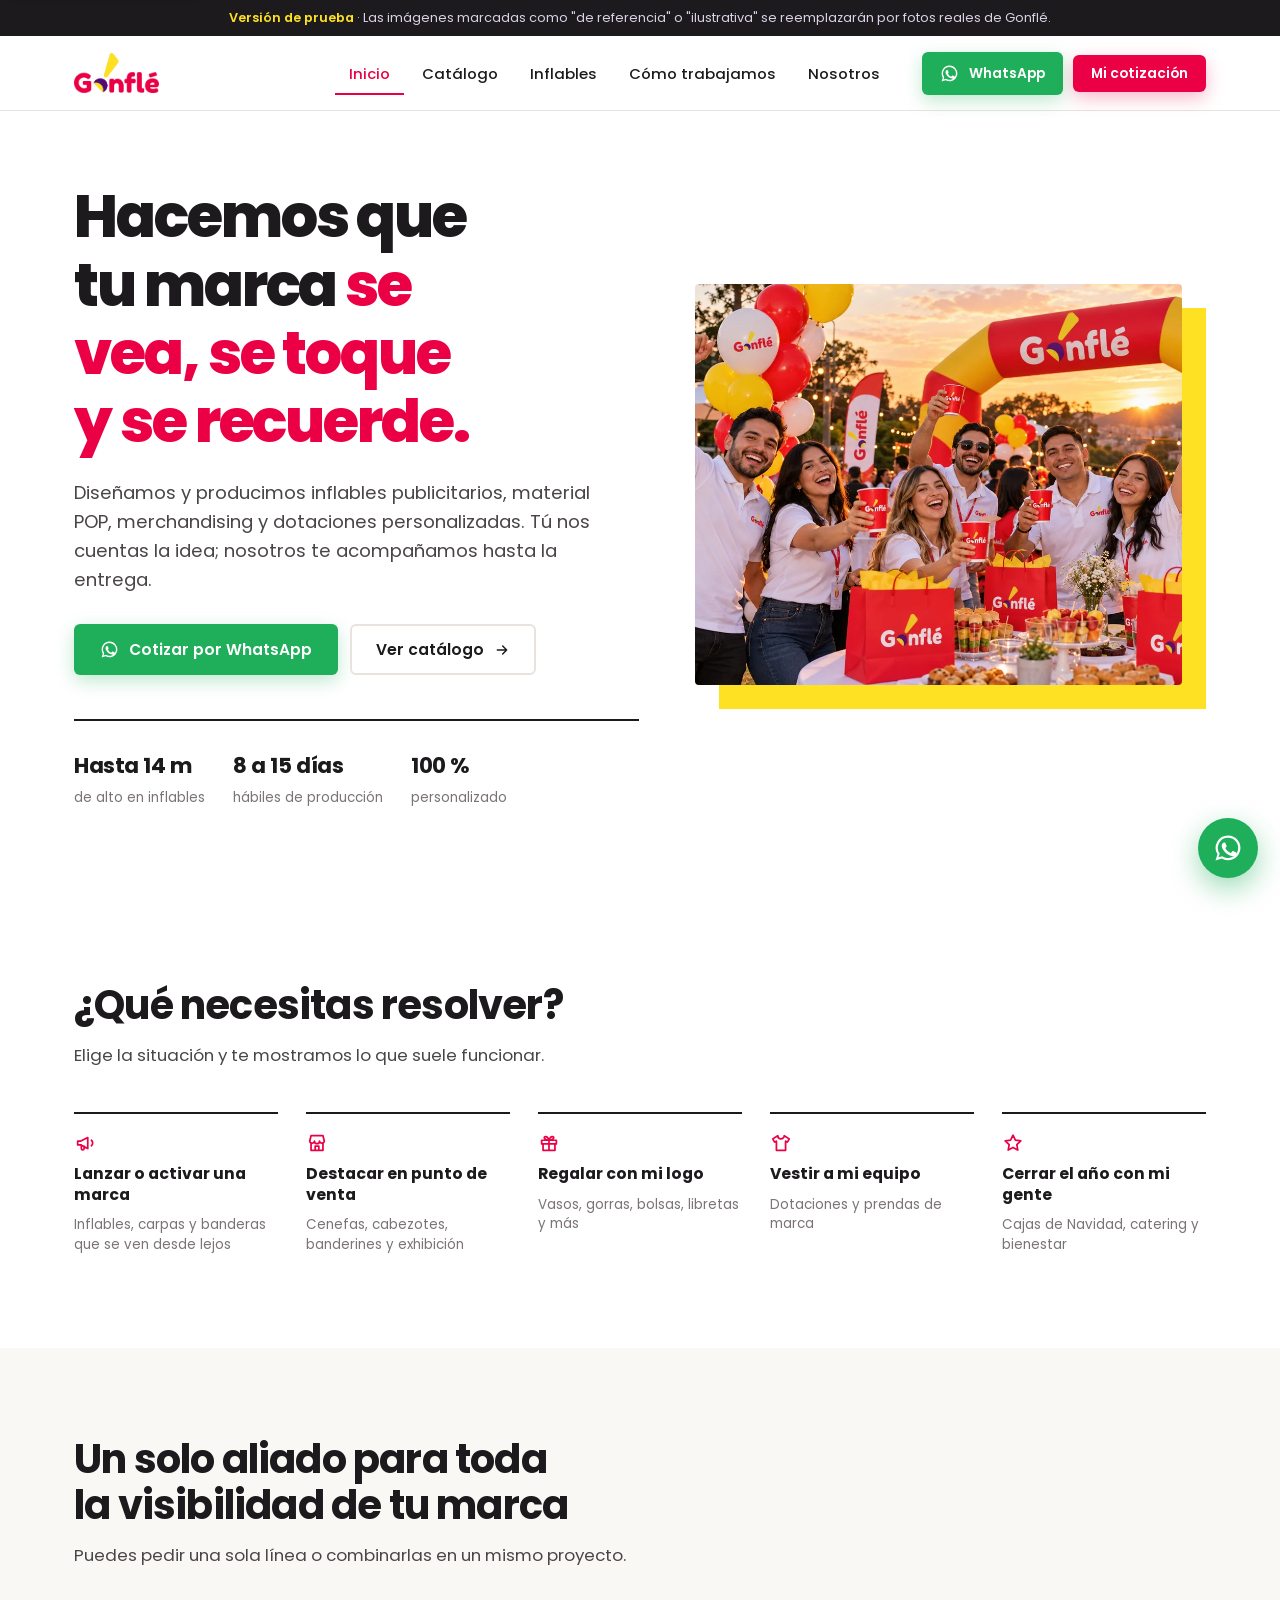
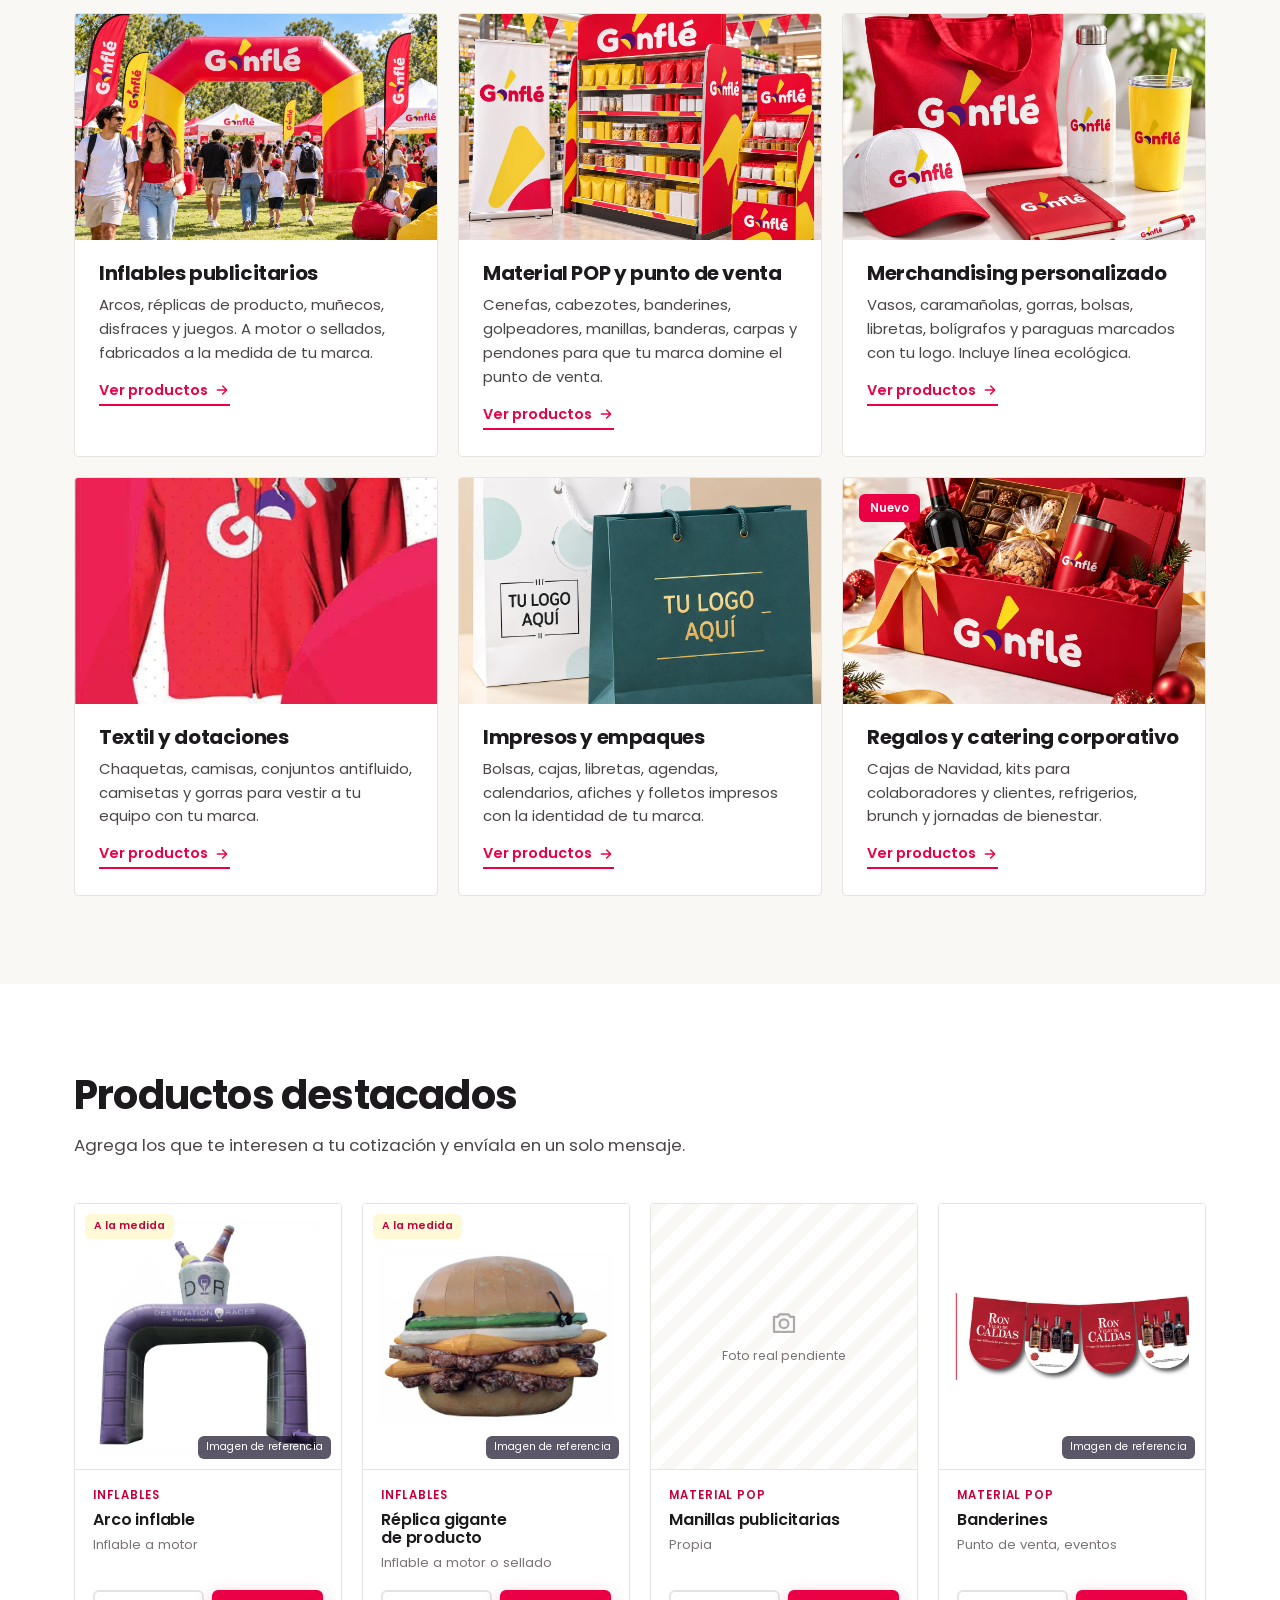
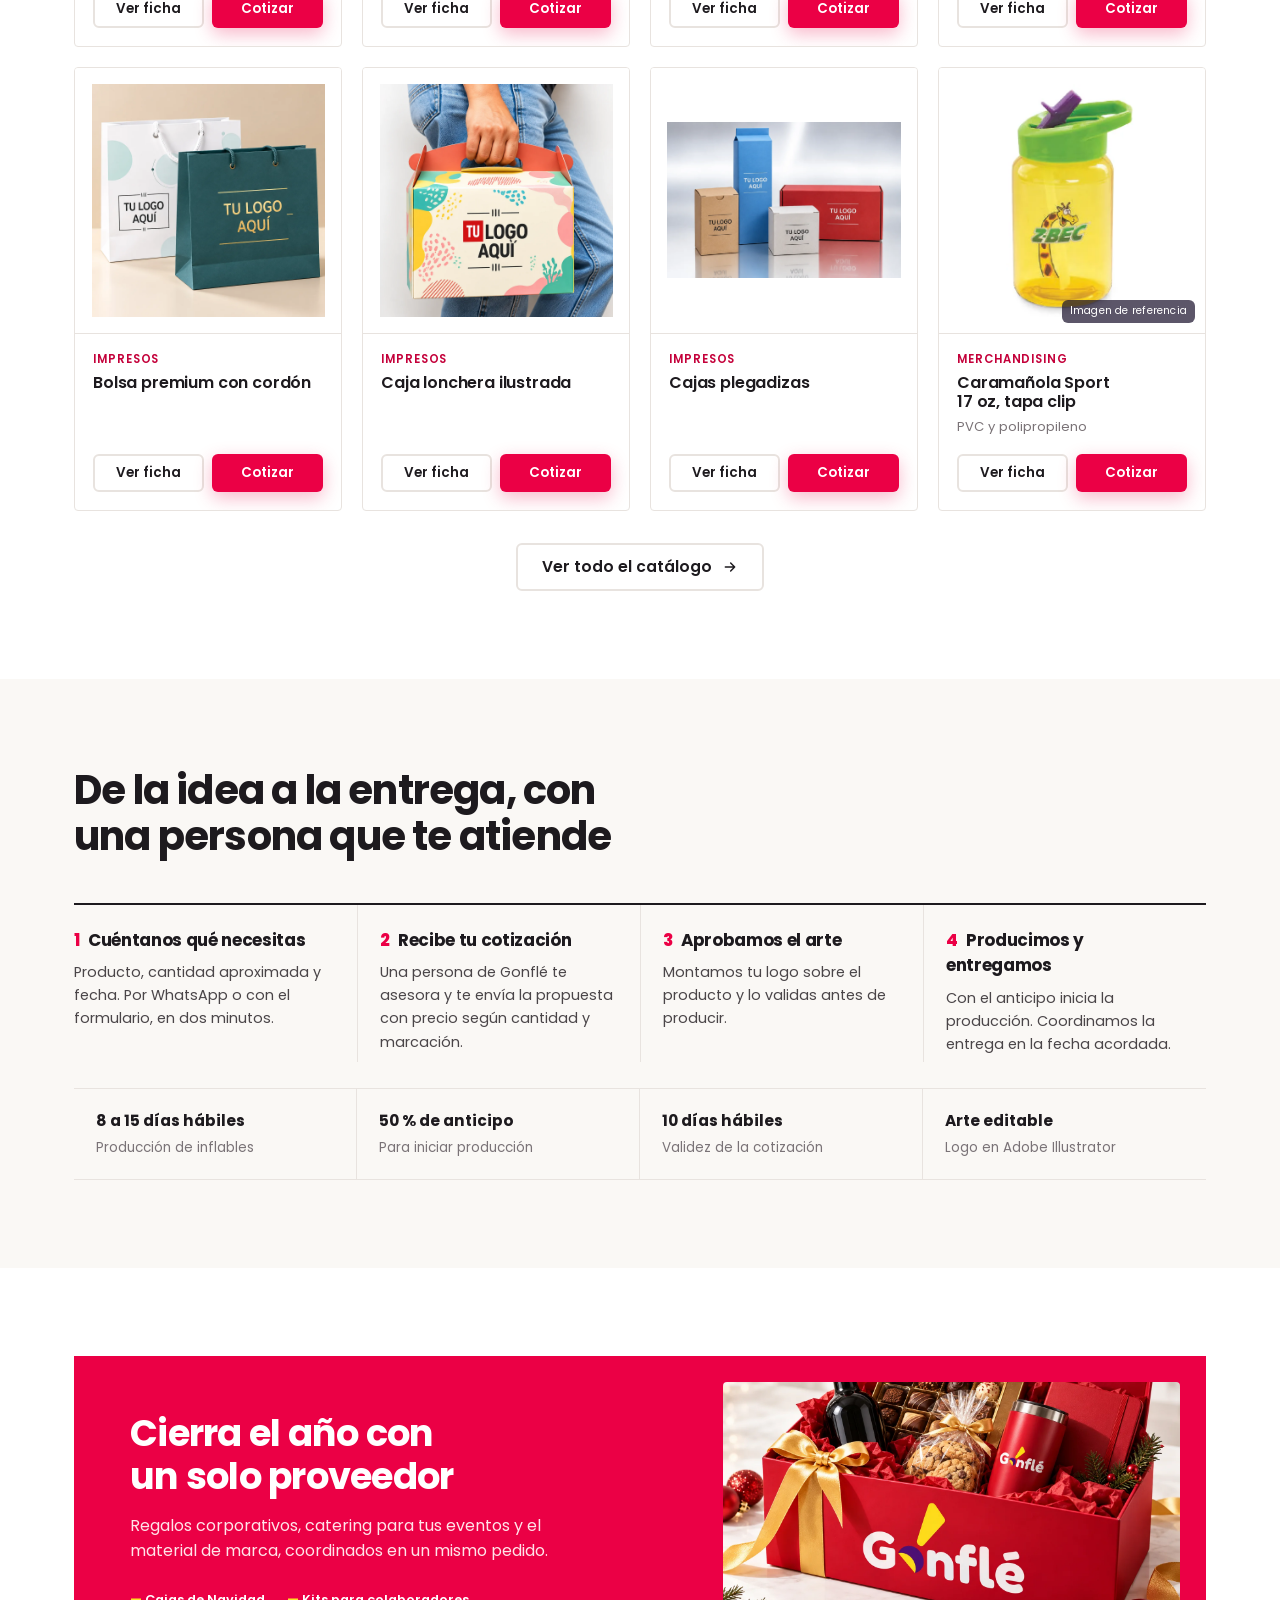
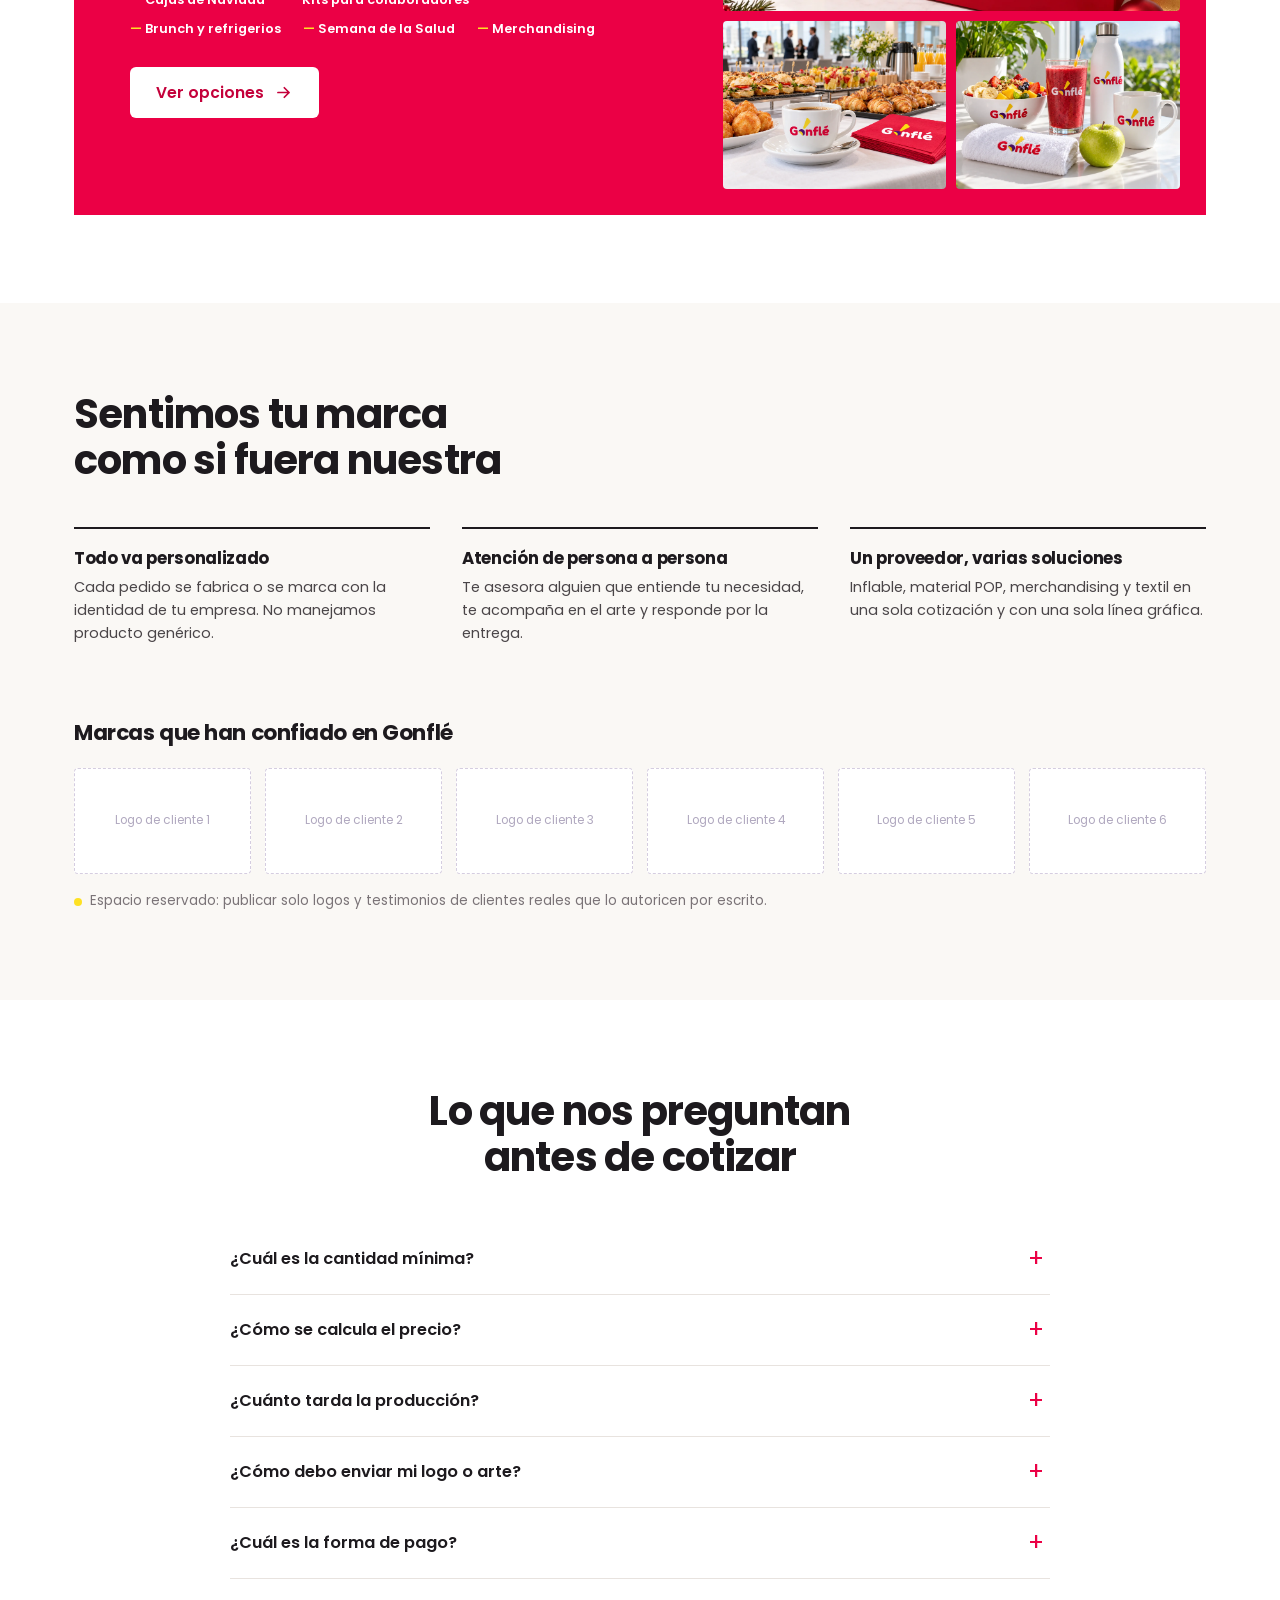
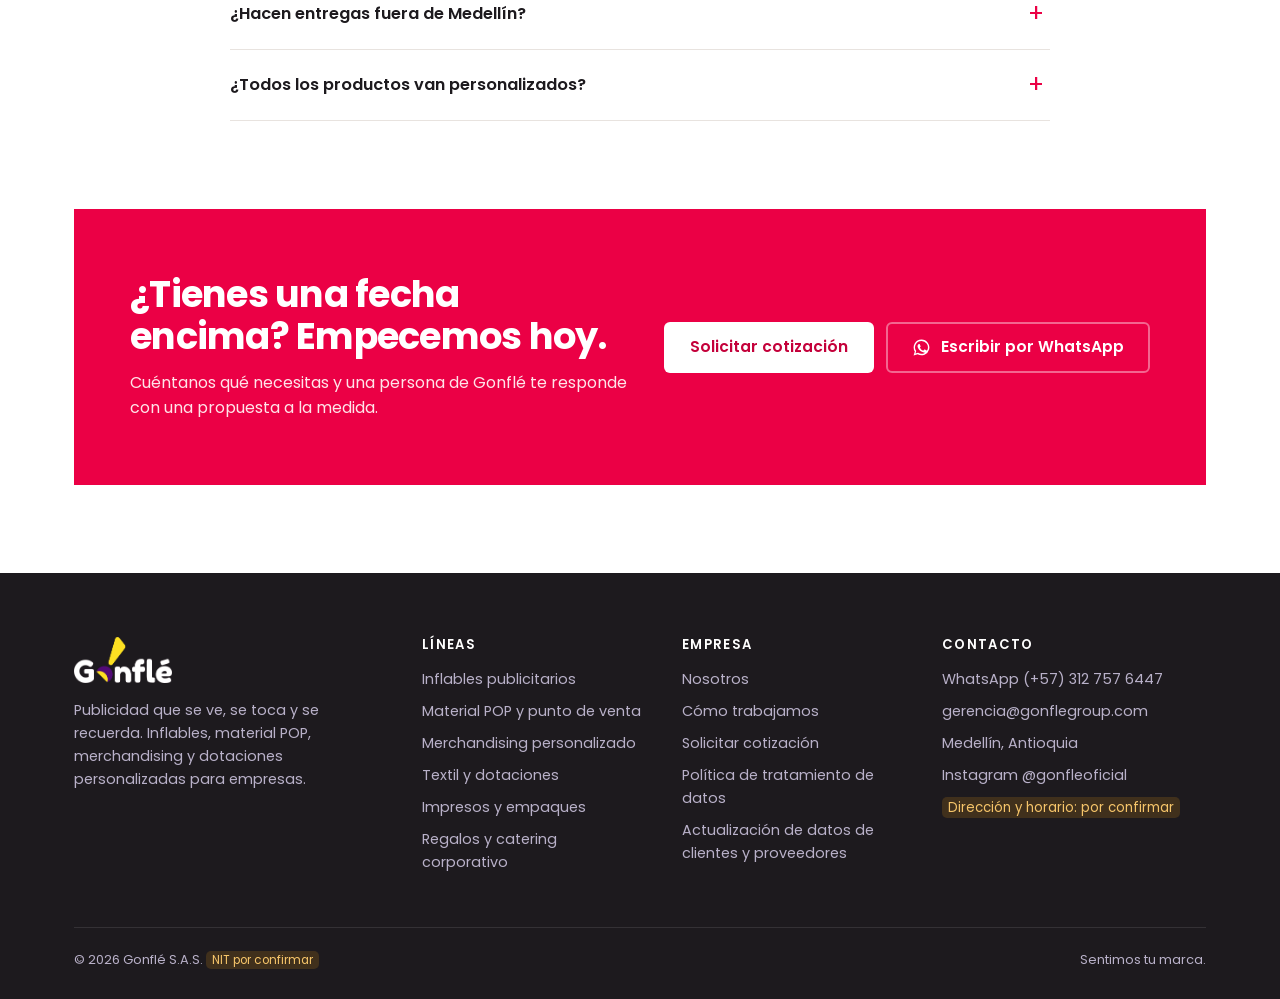
==== commit b7910ddb: "Imágenes de ChatGPT como versión principal; Gemini queda de respaldo en assets/img/gemini Co-Authore" ====
--- a/index.html
+++ b/index.html
@@ -20,7 +20,7 @@
 <link rel="preconnect" href="https://fonts.gstatic.com" crossorigin>
 <link href="https://fonts.googleapis.com/css2?family=Poppins:wght@400;500;600;700;800&display=swap" rel="stylesheet">
 <link rel="preload" as="image" href="assets/img/foto-evento.webp">
-<link rel="stylesheet" href="styles.css?v=7">
+<link rel="stylesheet" href="styles.css?v=8">
 </head>
 <body>
 
@@ -107,7 +107,7 @@
   <symbol id="i-estrella" viewBox="0 0 24 24"><path fill="none" stroke="currentColor" stroke-width="1.9" stroke-linecap="round" stroke-linejoin="round" d="m12 3.500 2.600 5.400 5.900.800-4.300 4.100 1 5.900L12 16.900l-5.200 2.800 1-5.900-4.300-4.100 5.900-.800z"/></symbol>
 </svg>
 
-<script src="data.js?v=7"></script>
-<script src="app.js?v=7"></script>
+<script src="data.js?v=8"></script>
+<script src="app.js?v=8"></script>
 </body>
 </html>
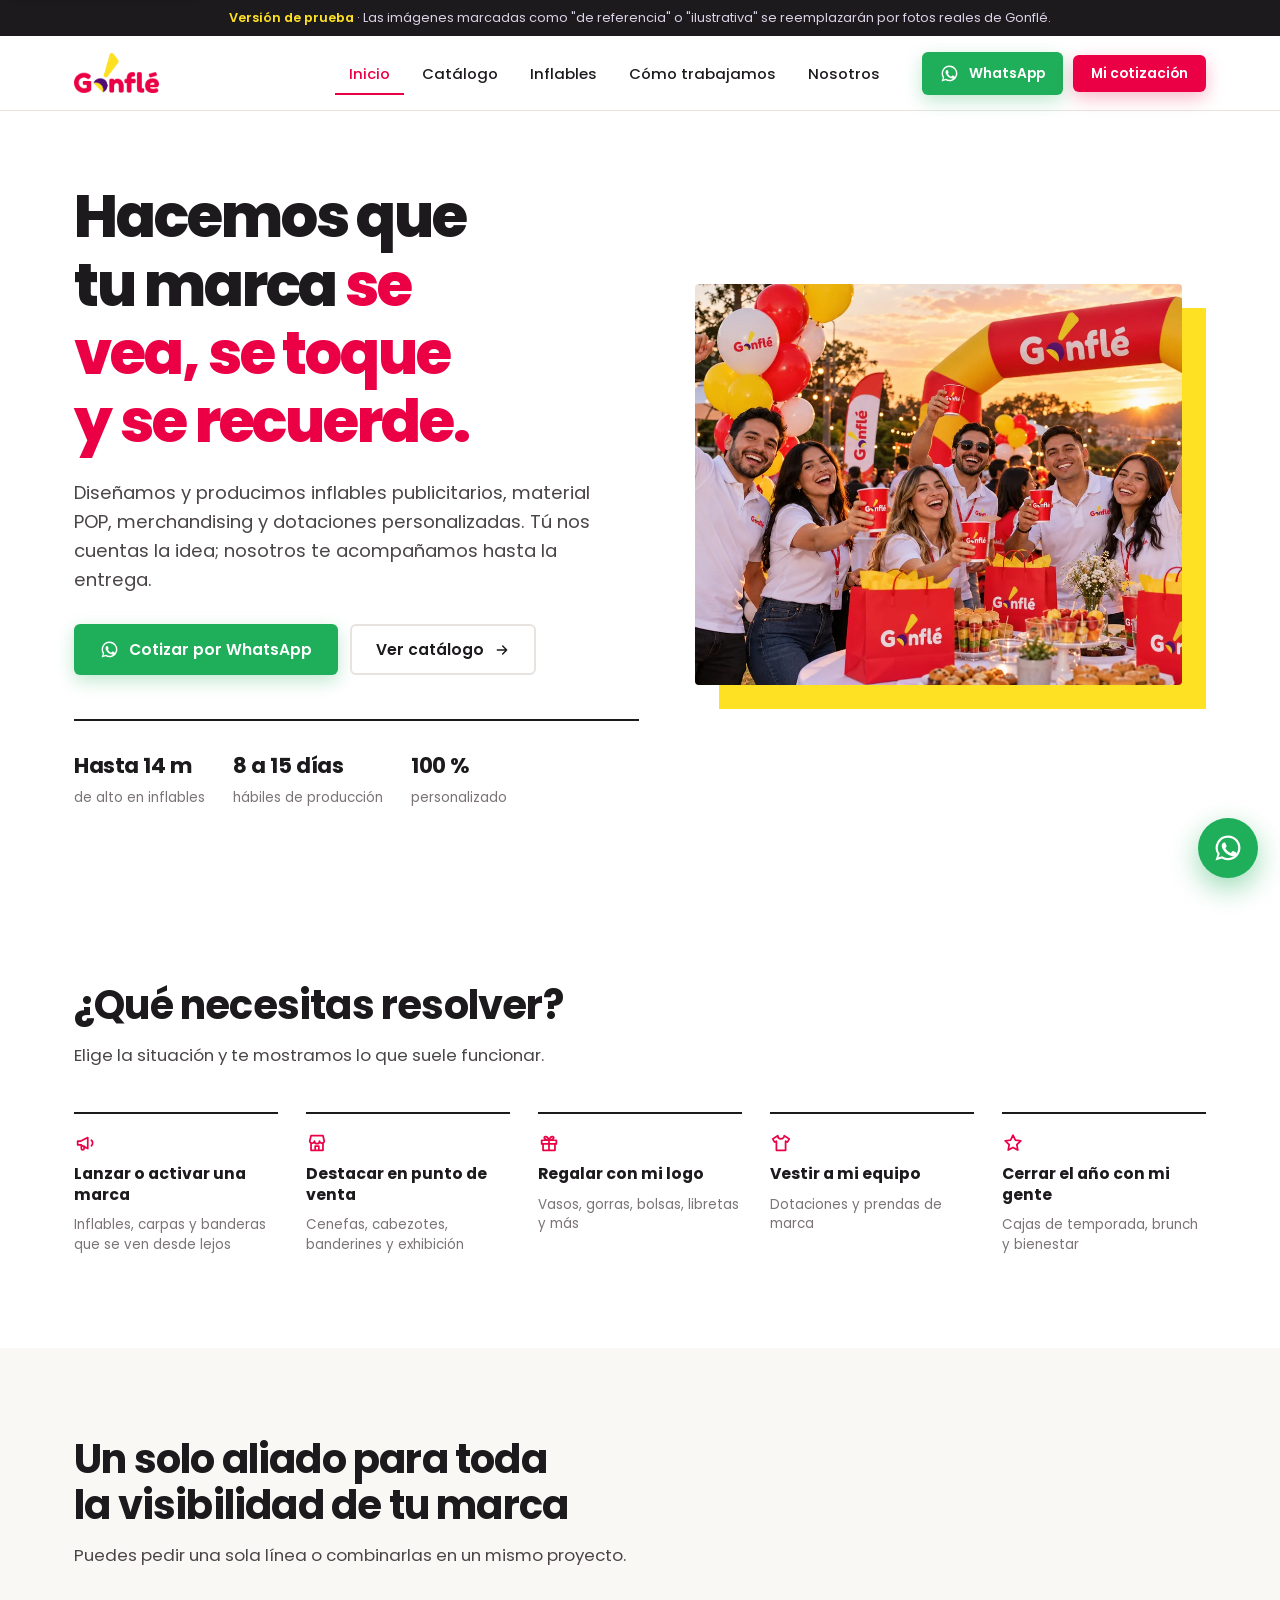
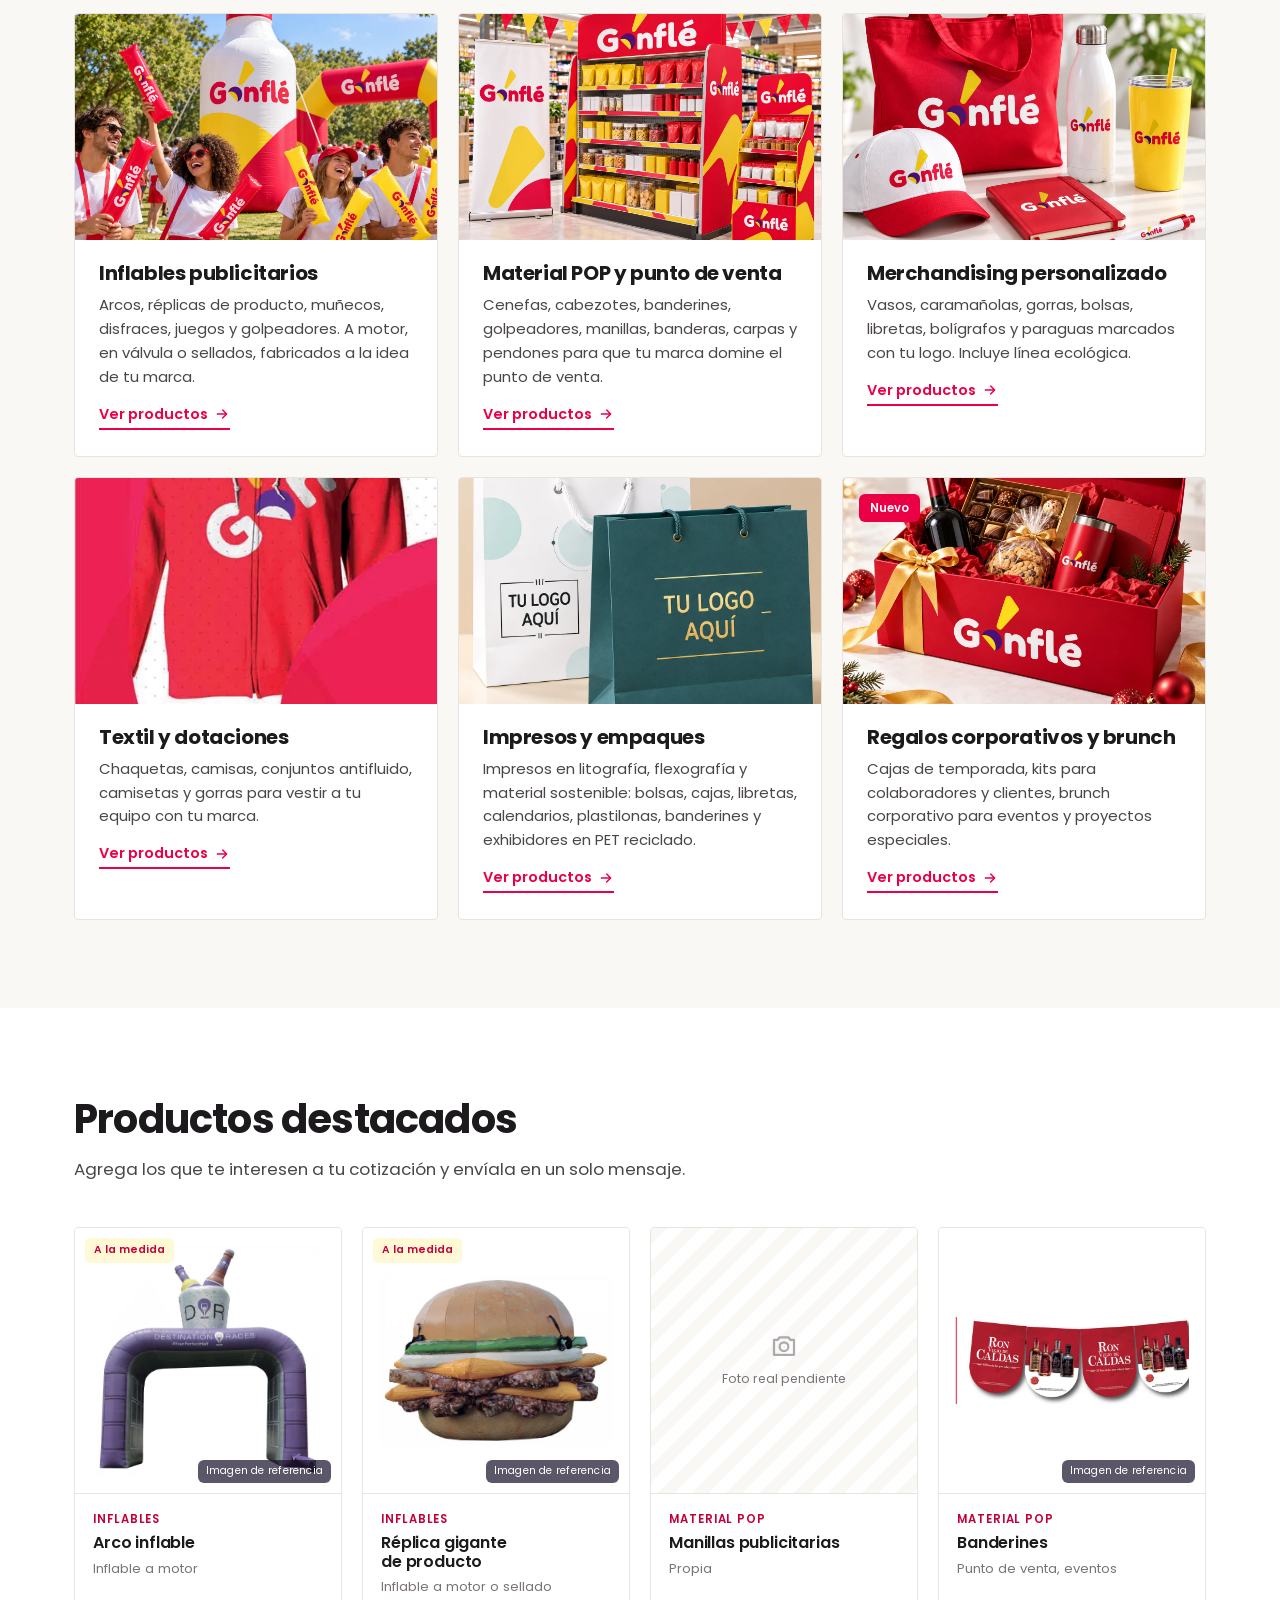
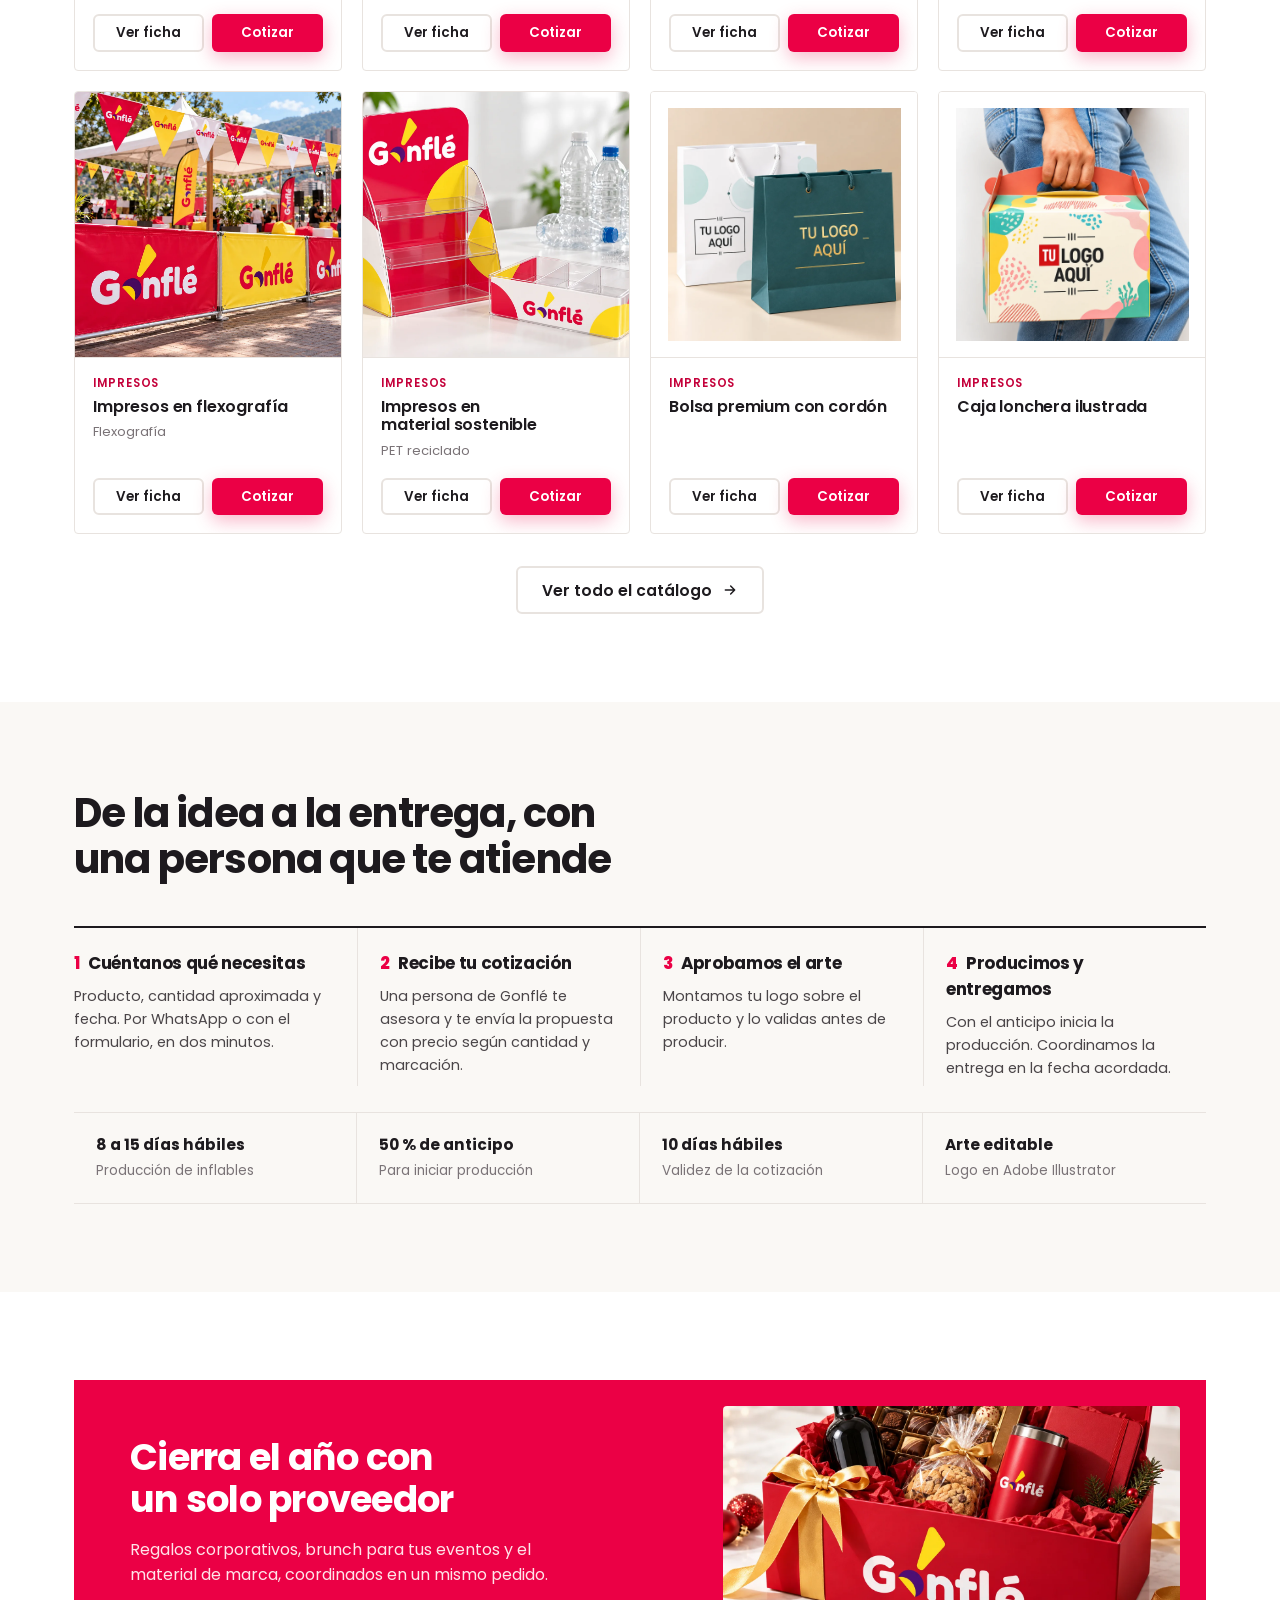
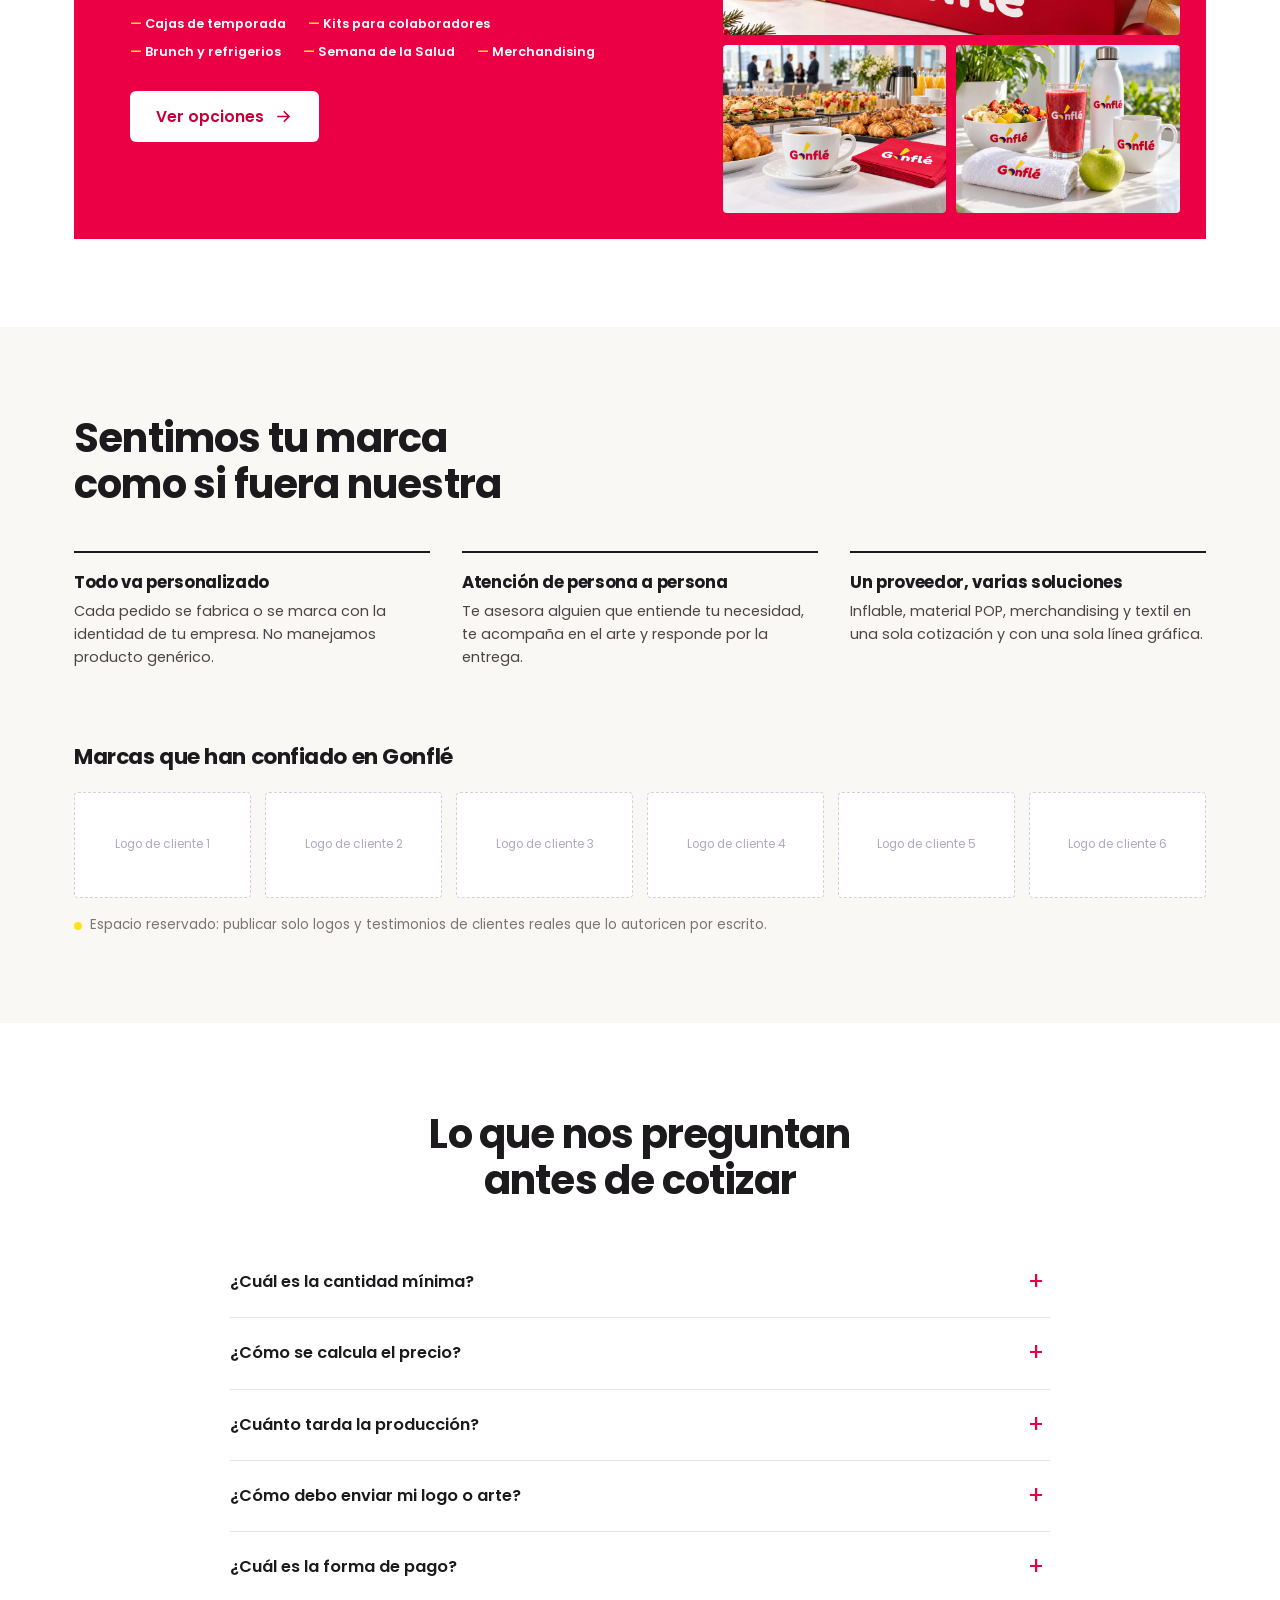
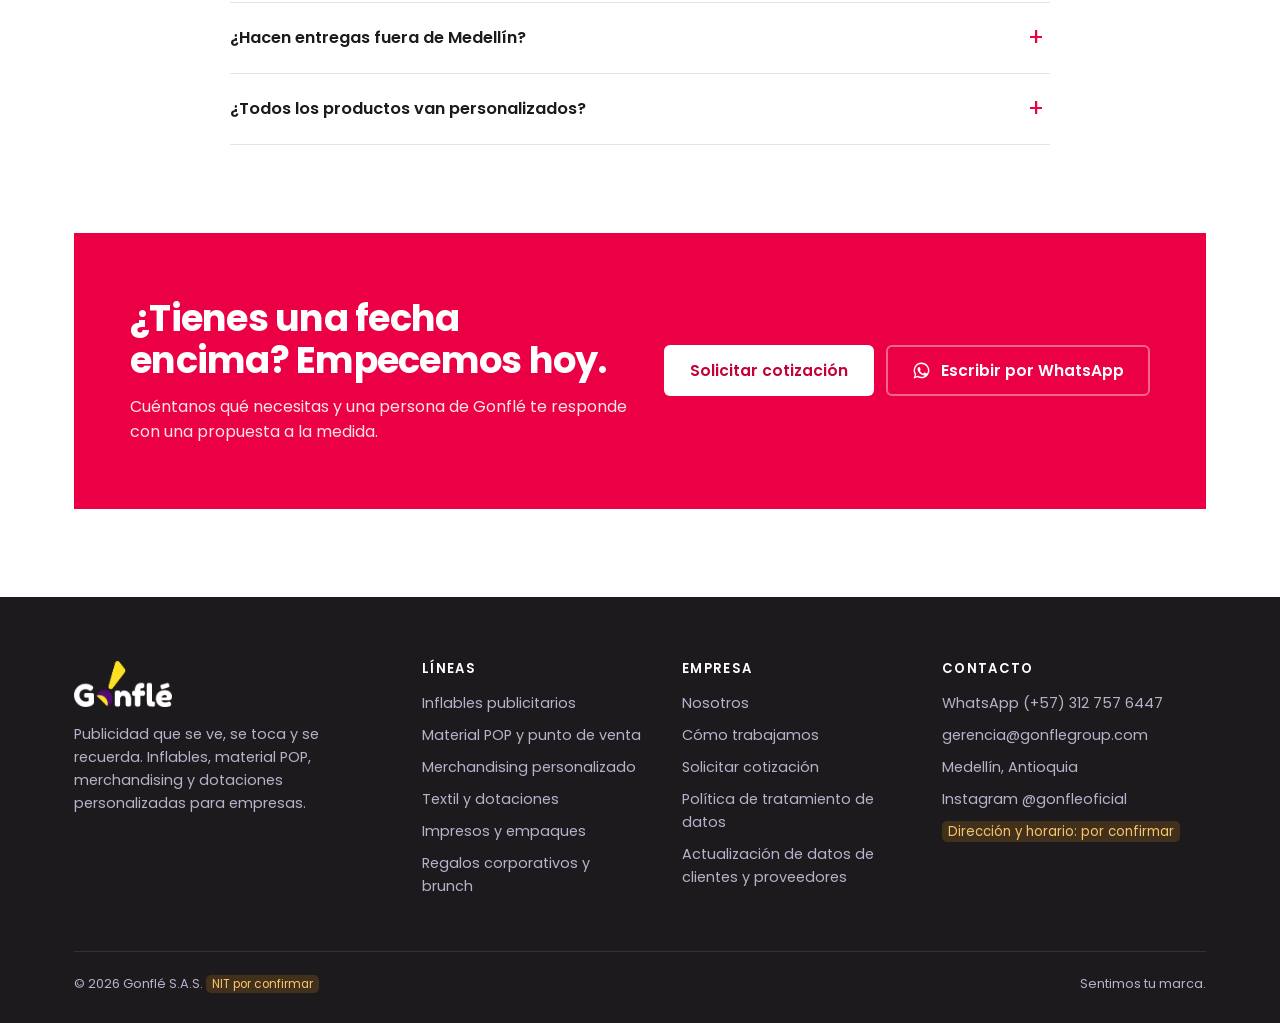
==== commit 1e95b40d: "Propuesta de redes sociales en /redes; web igualada: brunch, cajas de temporada, inflables por tipo " ====
--- a/index.html
+++ b/index.html
@@ -20,7 +20,7 @@
 <link rel="preconnect" href="https://fonts.gstatic.com" crossorigin>
 <link href="https://fonts.googleapis.com/css2?family=Poppins:wght@400;500;600;700;800&display=swap" rel="stylesheet">
 <link rel="preload" as="image" href="assets/img/foto-evento.webp">
-<link rel="stylesheet" href="styles.css?v=8">
+<link rel="stylesheet" href="styles.css?v=9">
 </head>
 <body>
 
@@ -107,7 +107,7 @@
   <symbol id="i-estrella" viewBox="0 0 24 24"><path fill="none" stroke="currentColor" stroke-width="1.9" stroke-linecap="round" stroke-linejoin="round" d="m12 3.500 2.600 5.400 5.900.800-4.300 4.100 1 5.900L12 16.900l-5.200 2.800 1-5.900-4.300-4.100 5.900-.800z"/></symbol>
 </svg>
 
-<script src="data.js?v=8"></script>
-<script src="app.js?v=8"></script>
+<script src="data.js?v=9"></script>
+<script src="app.js?v=9"></script>
 </body>
 </html>
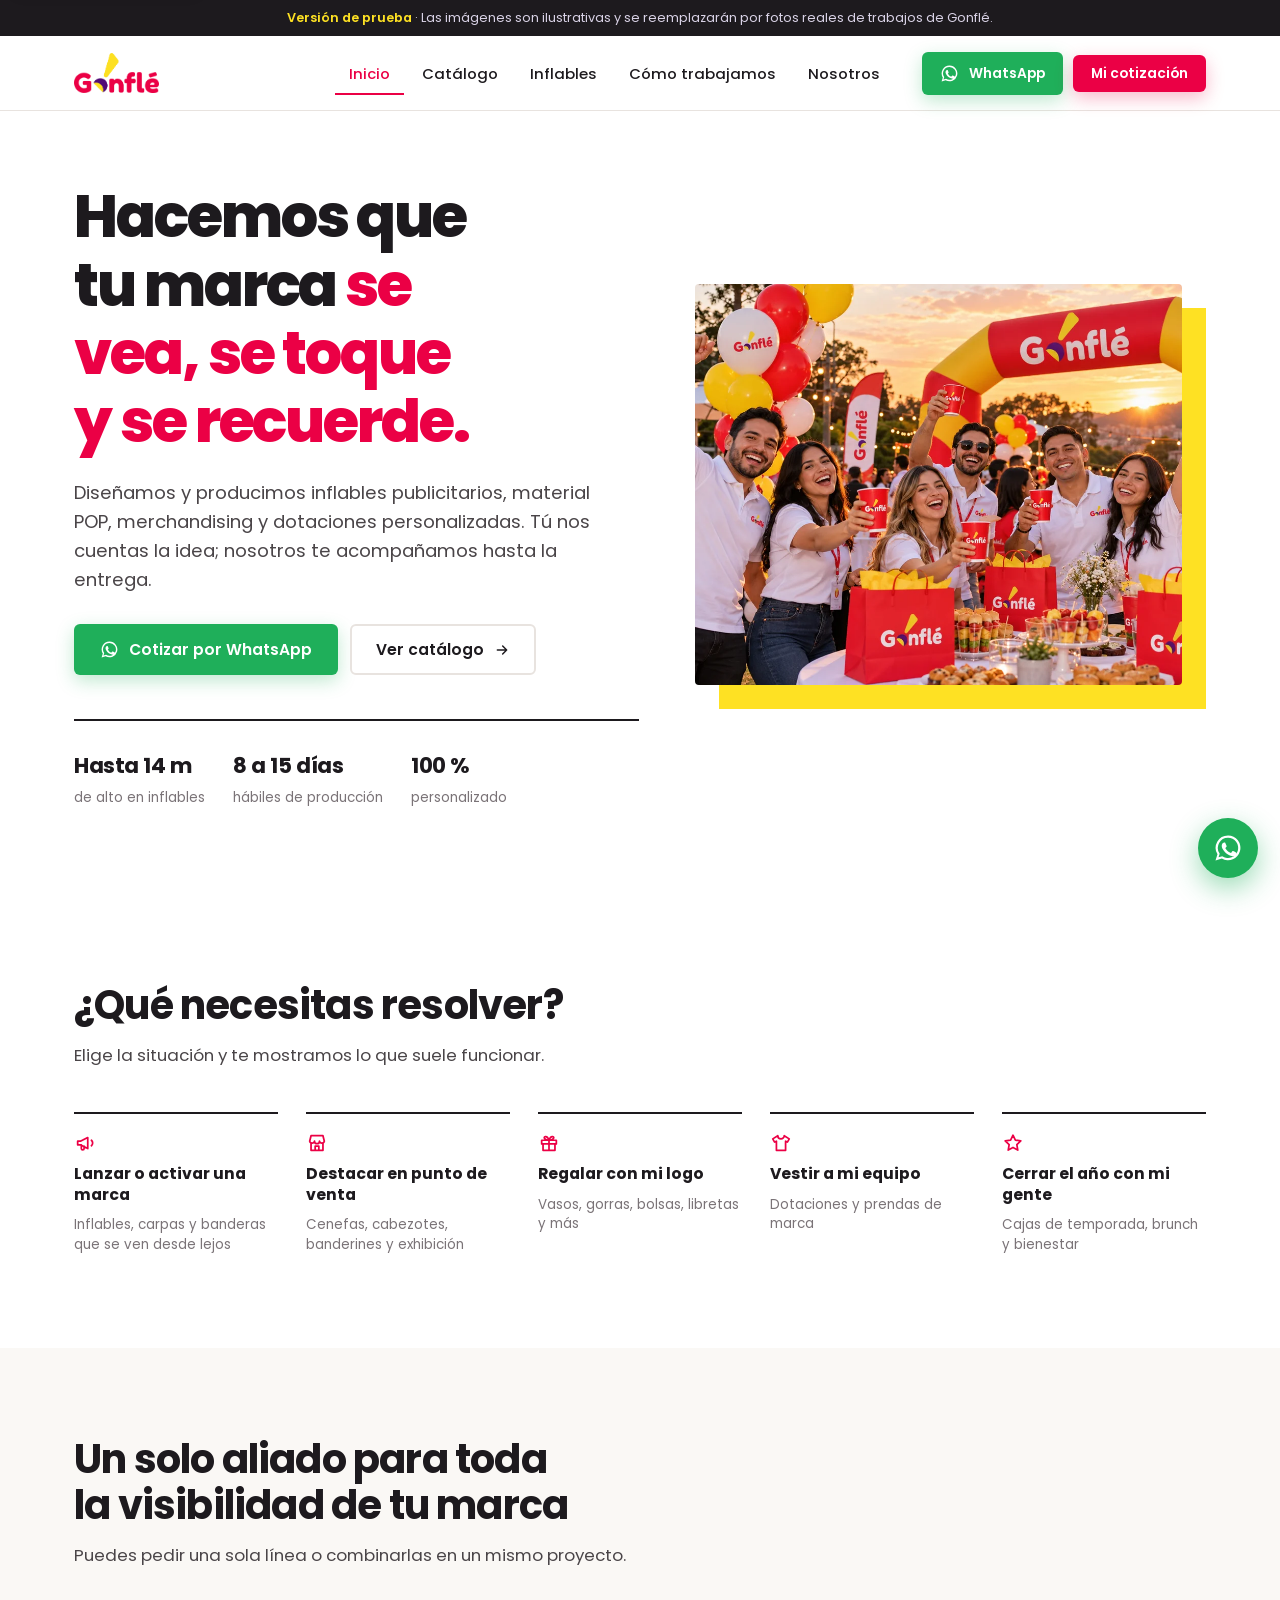
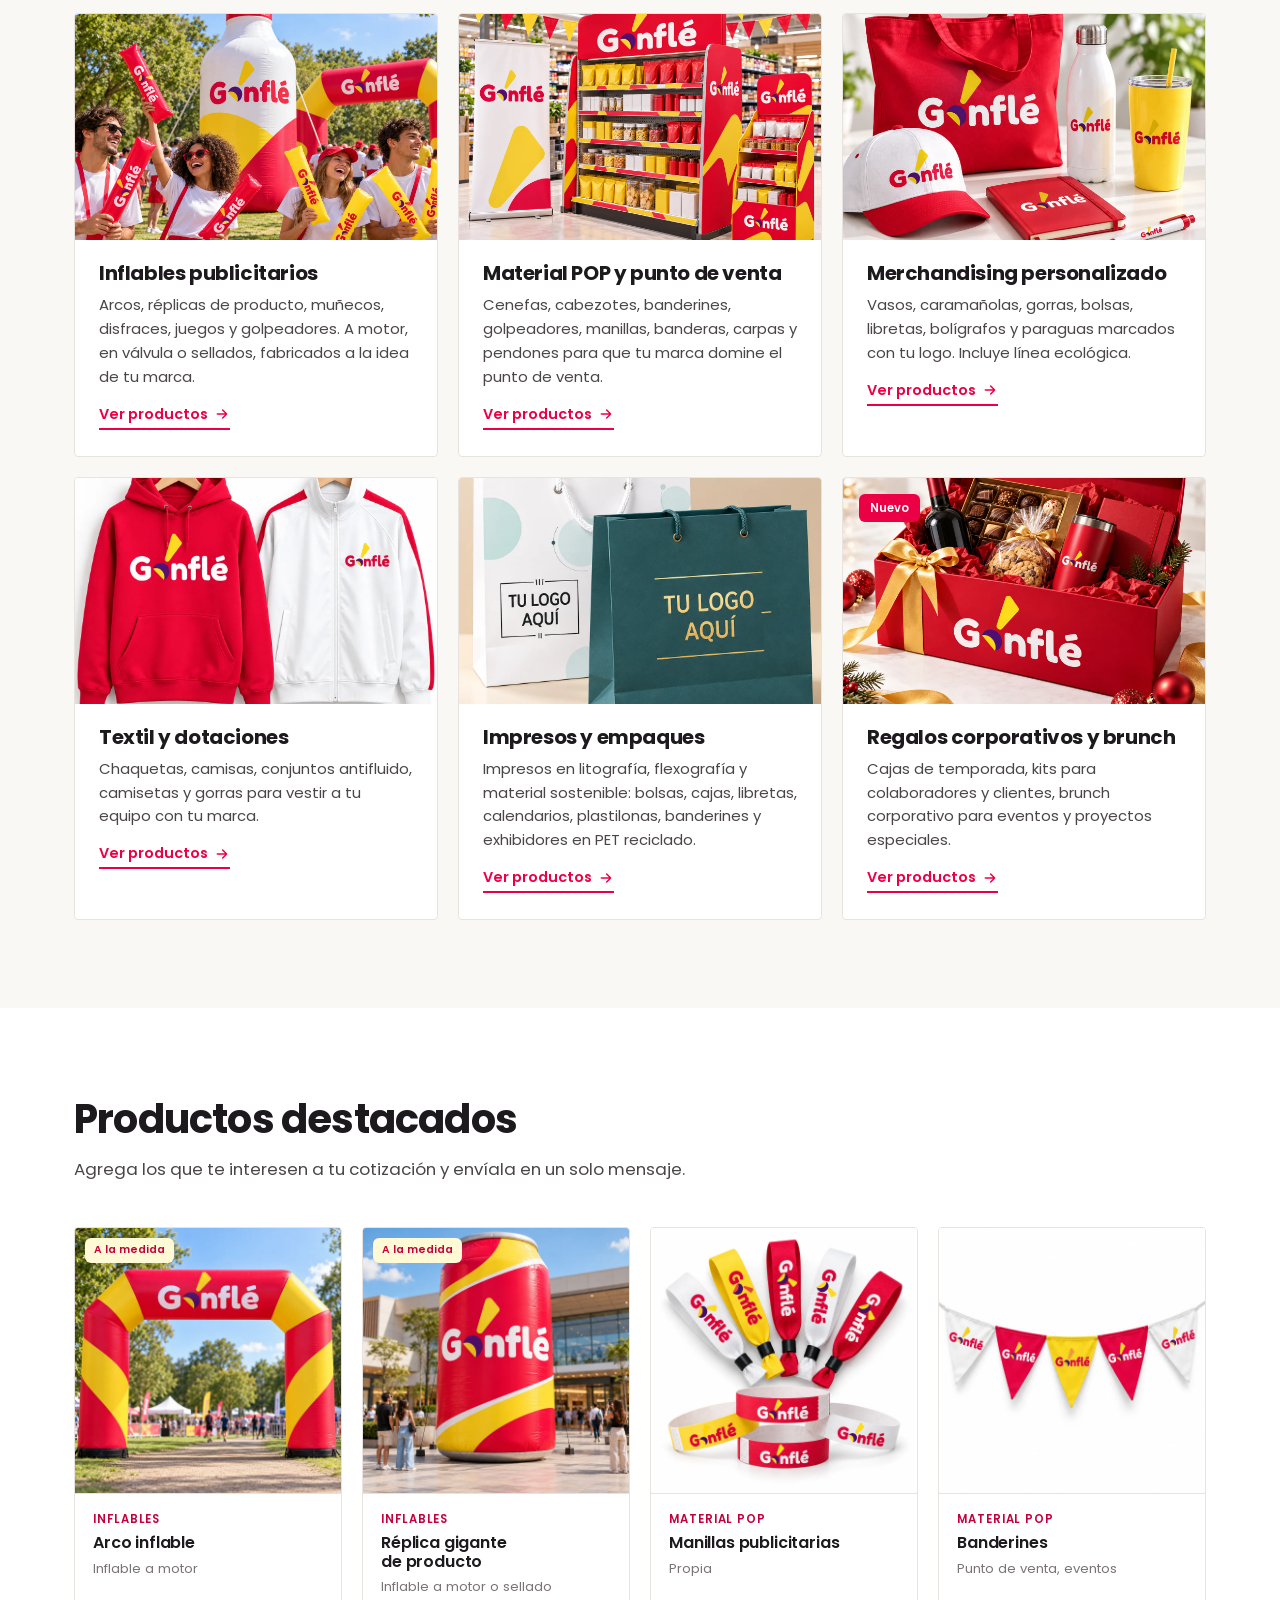
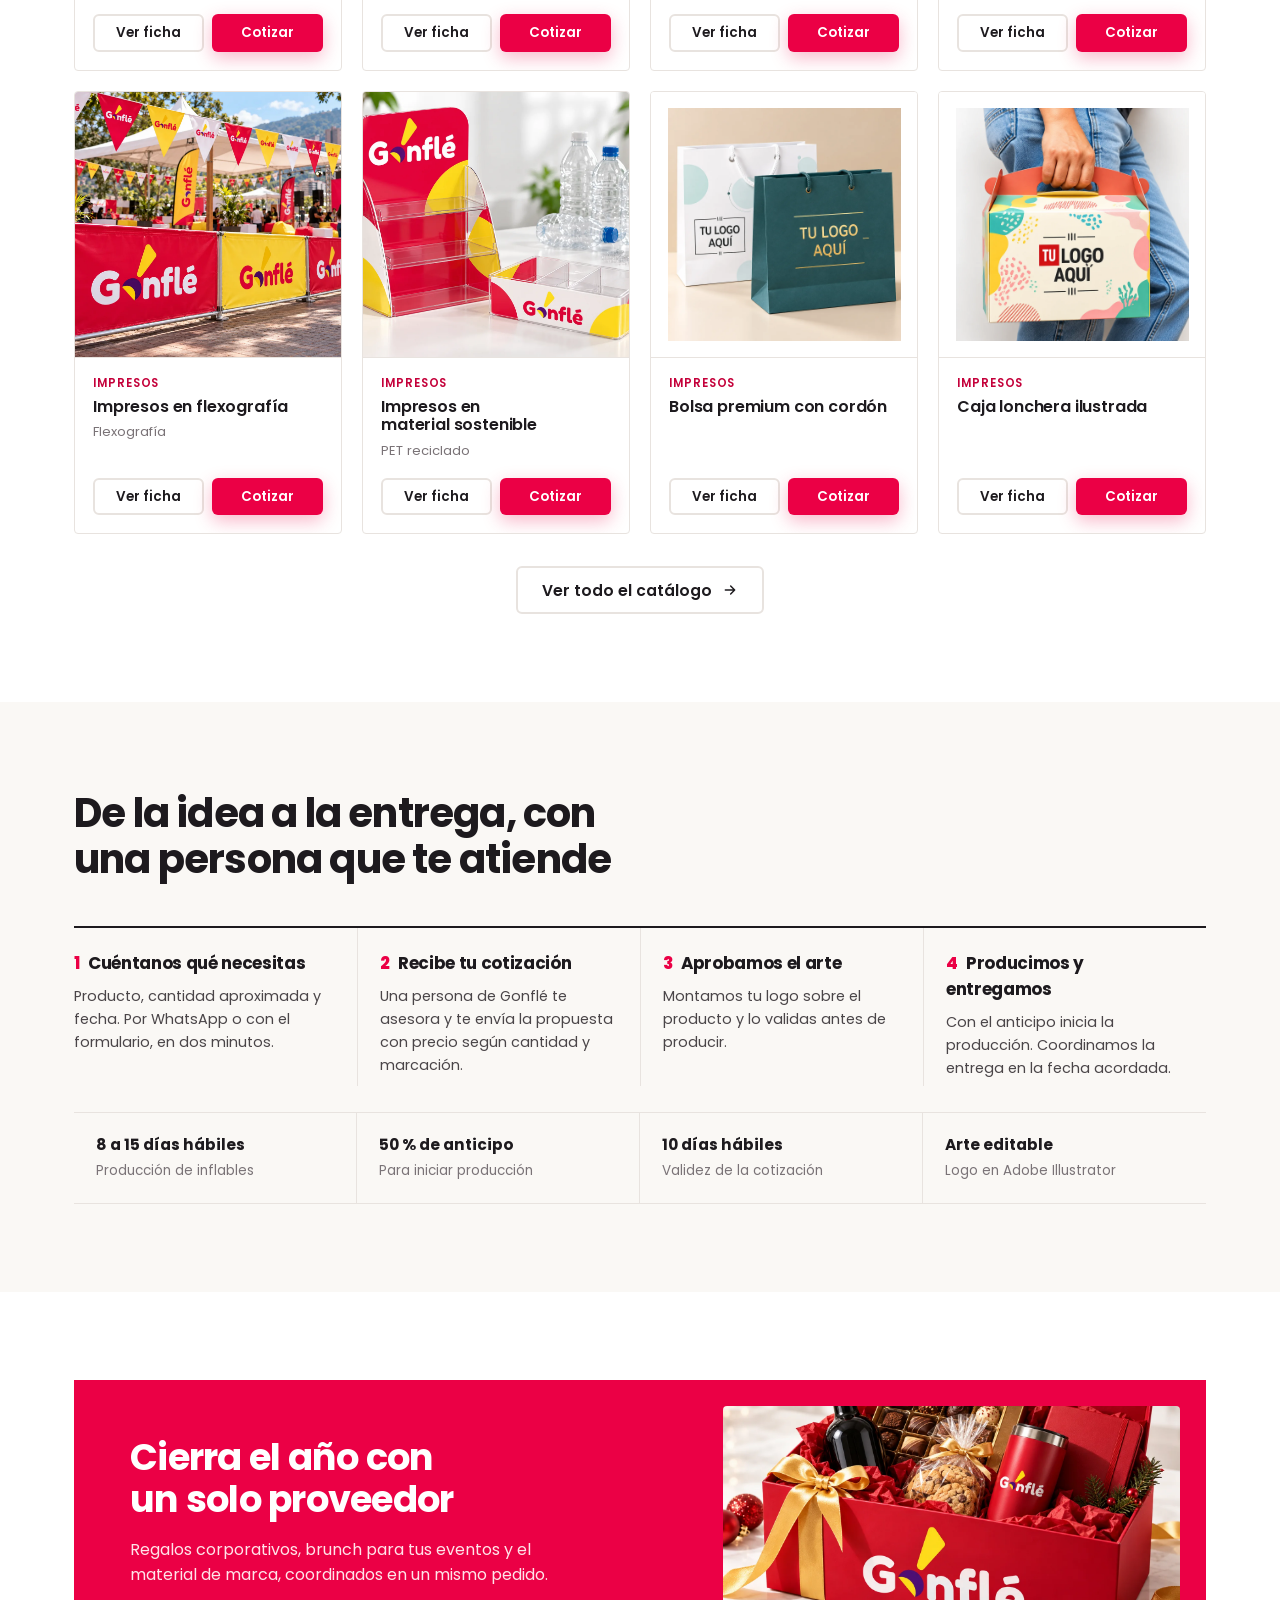
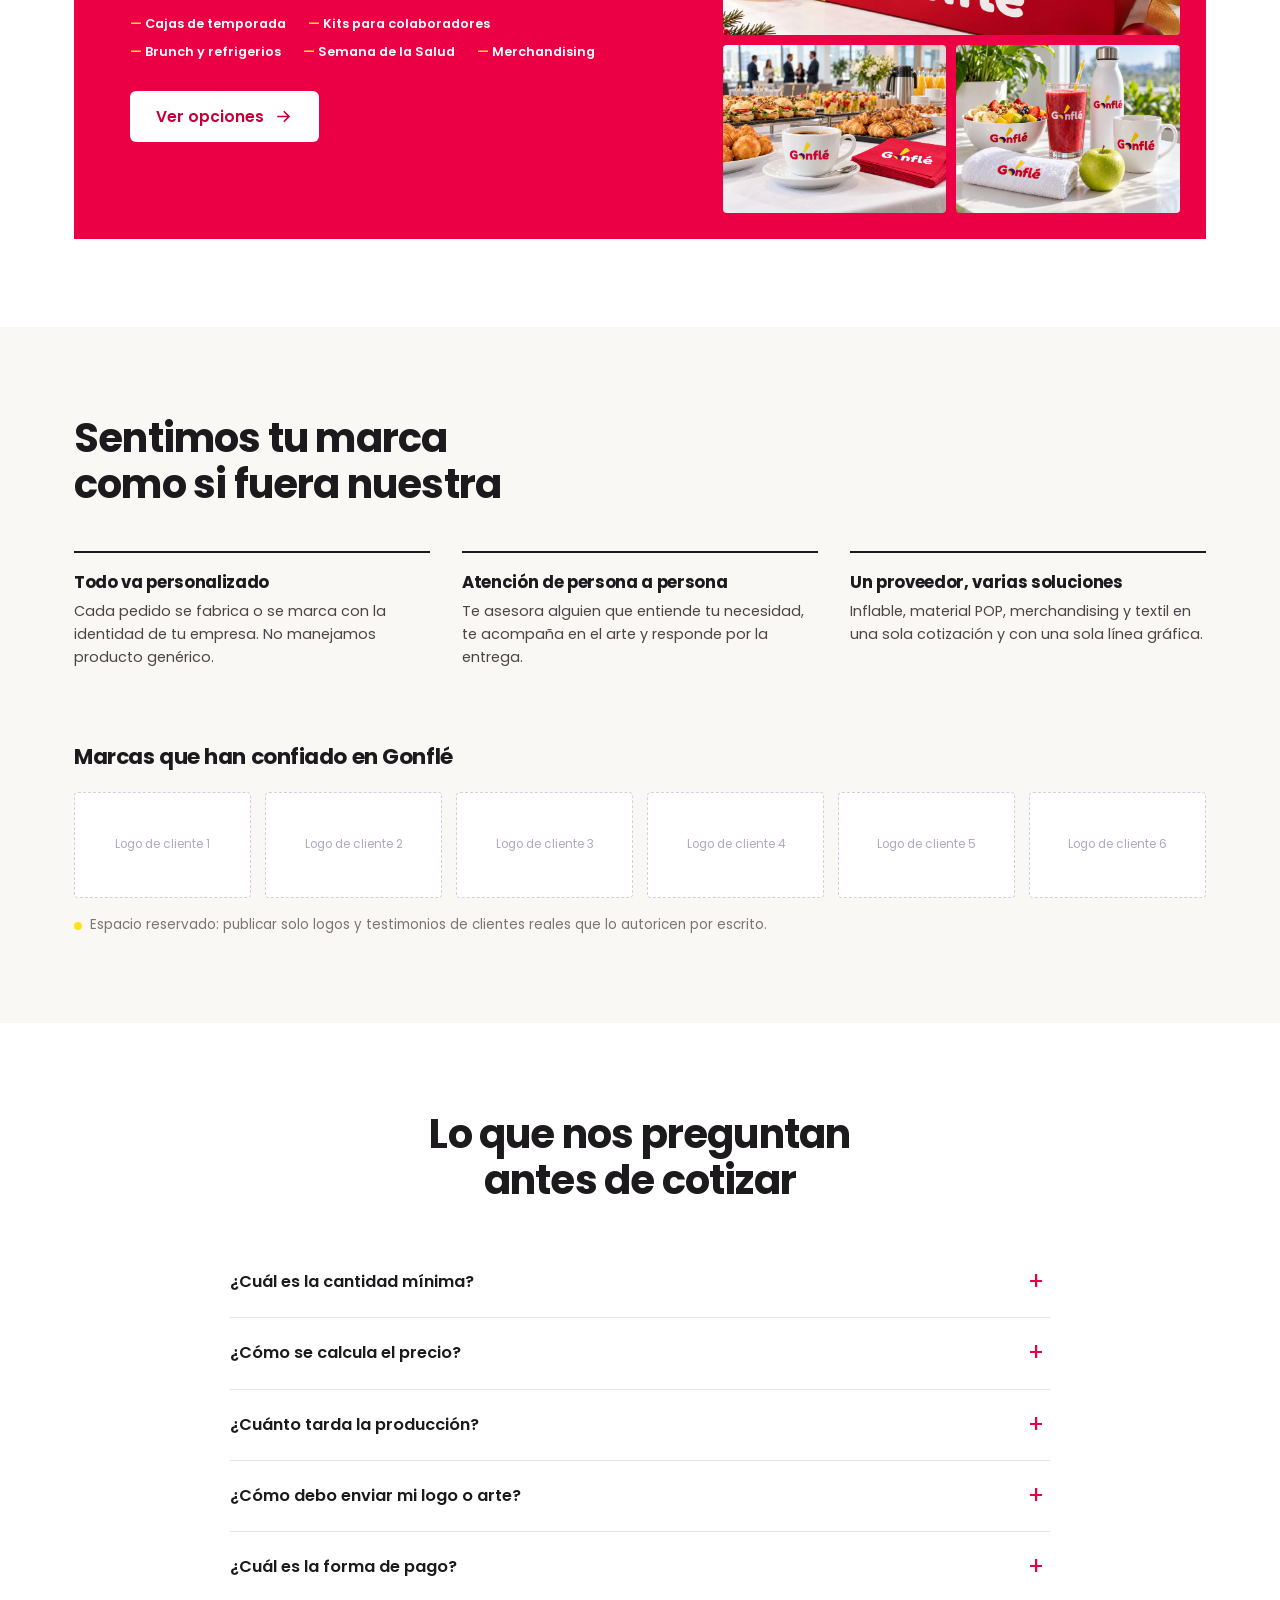
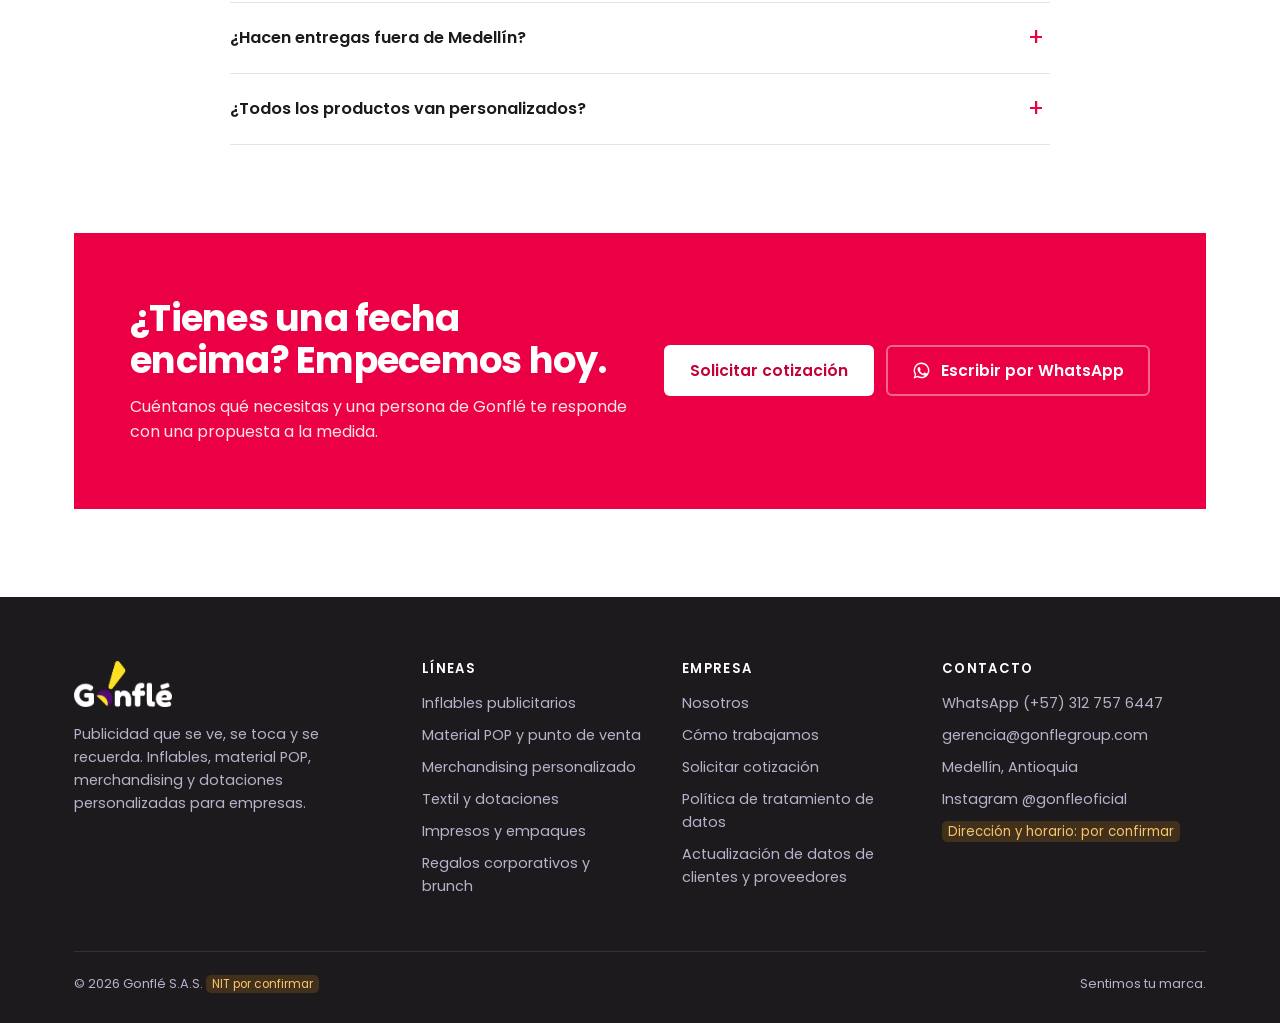
==== commit 06b7e877: "Web prototipo: 32 imágenes nuevas generadas con ChatGPT con el logo de Gonflé, en lugar de fotos de " ====
--- a/index.html
+++ b/index.html
@@ -20,12 +20,12 @@
 <link rel="preconnect" href="https://fonts.gstatic.com" crossorigin>
 <link href="https://fonts.googleapis.com/css2?family=Poppins:wght@400;500;600;700;800&display=swap" rel="stylesheet">
 <link rel="preload" as="image" href="assets/img/foto-evento.webp">
-<link rel="stylesheet" href="styles.css?v=9">
+<link rel="stylesheet" href="styles.css?v=10">
 </head>
 <body>
 
 <a class="saltar" href="#app">Saltar al contenido</a>
-<div class="aviso"><b>Versión de prueba</b><span class="aviso-largo"> · Las imágenes marcadas como "de referencia" o "ilustrativa" se reemplazarán por fotos reales de Gonflé.</span><span class="aviso-corto"> · Imágenes de referencia</span></div>
+<div class="aviso"><b>Versión de prueba</b><span class="aviso-largo"> · Las imágenes son ilustrativas y se reemplazarán por fotos reales de trabajos de Gonflé.</span><span class="aviso-corto"> · Imágenes ilustrativas</span></div>
 
 <header class="header">
   <div class="wrap">
@@ -107,7 +107,7 @@
   <symbol id="i-estrella" viewBox="0 0 24 24"><path fill="none" stroke="currentColor" stroke-width="1.9" stroke-linecap="round" stroke-linejoin="round" d="m12 3.500 2.600 5.400 5.900.800-4.300 4.100 1 5.900L12 16.900l-5.200 2.800 1-5.900-4.300-4.100 5.900-.800z"/></symbol>
 </svg>
 
-<script src="data.js?v=9"></script>
-<script src="app.js?v=9"></script>
+<script src="data.js?v=10"></script>
+<script src="app.js?v=10"></script>
 </body>
 </html>
